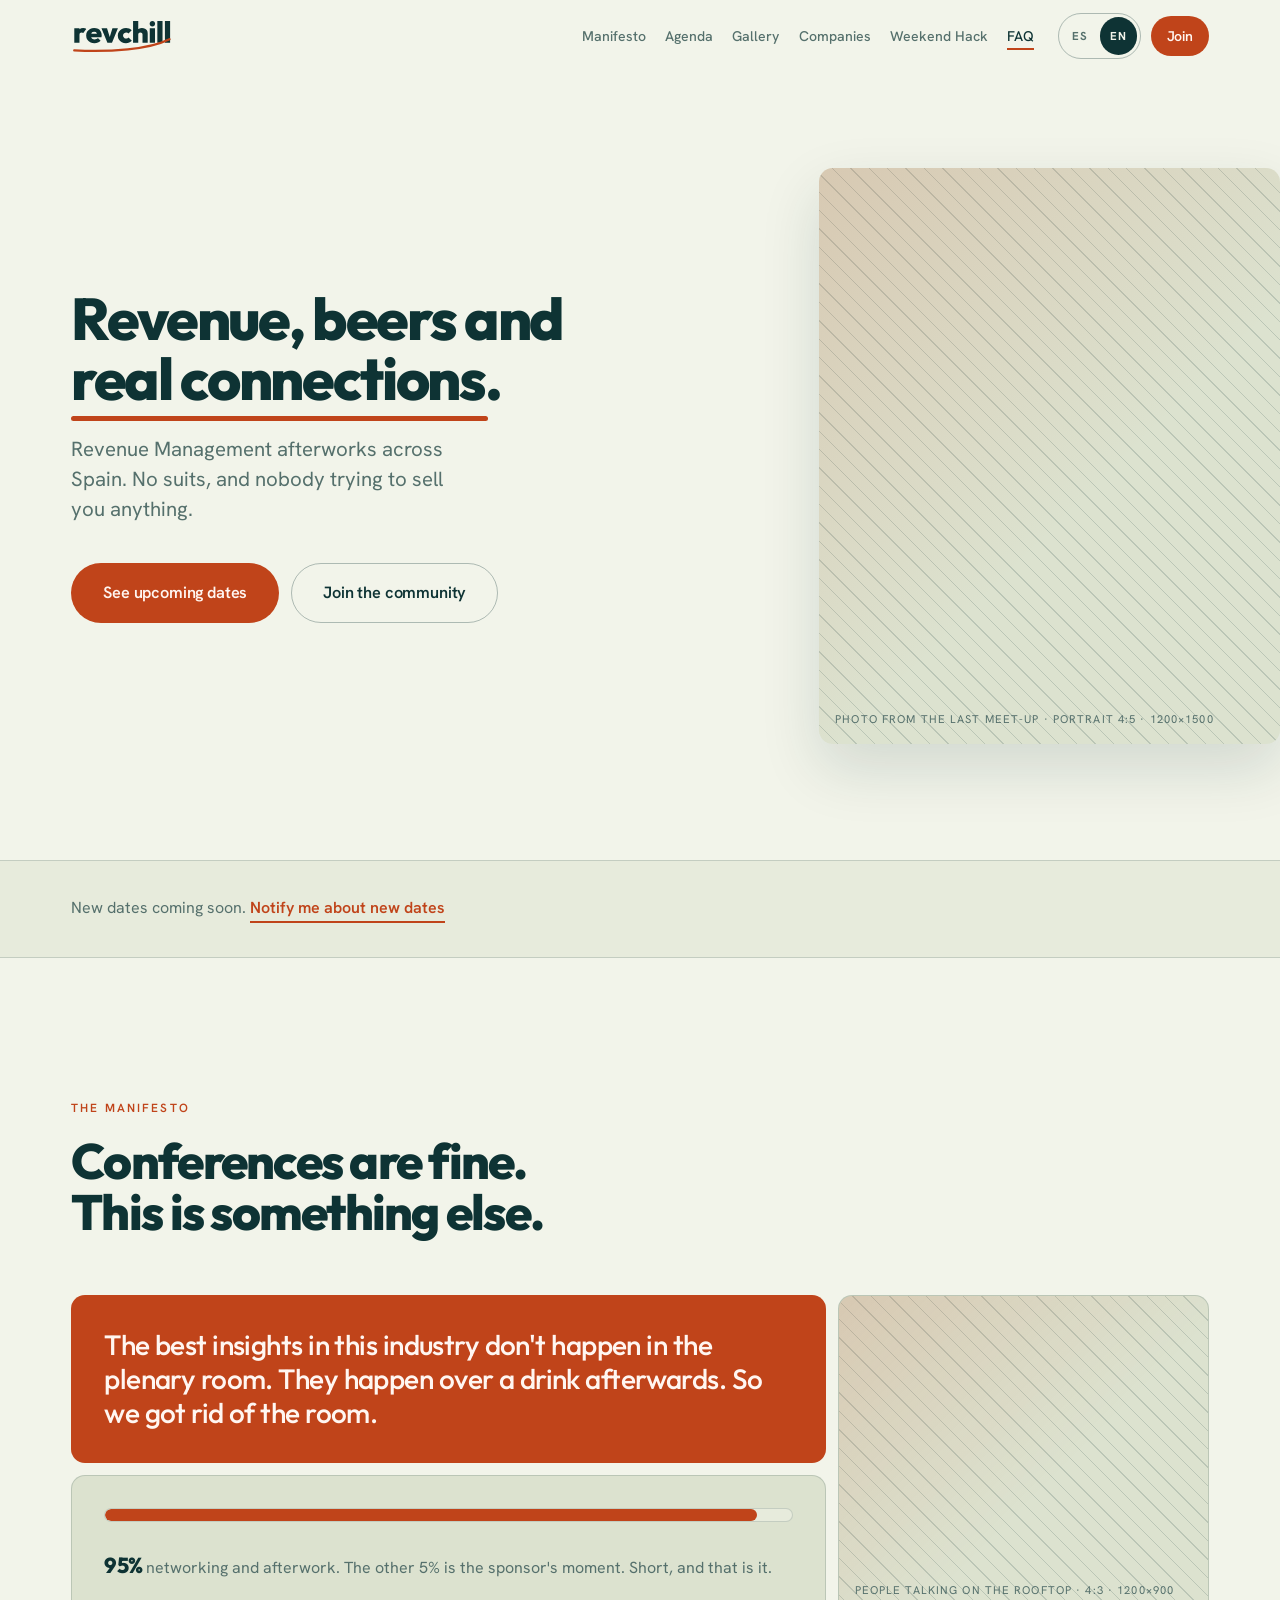
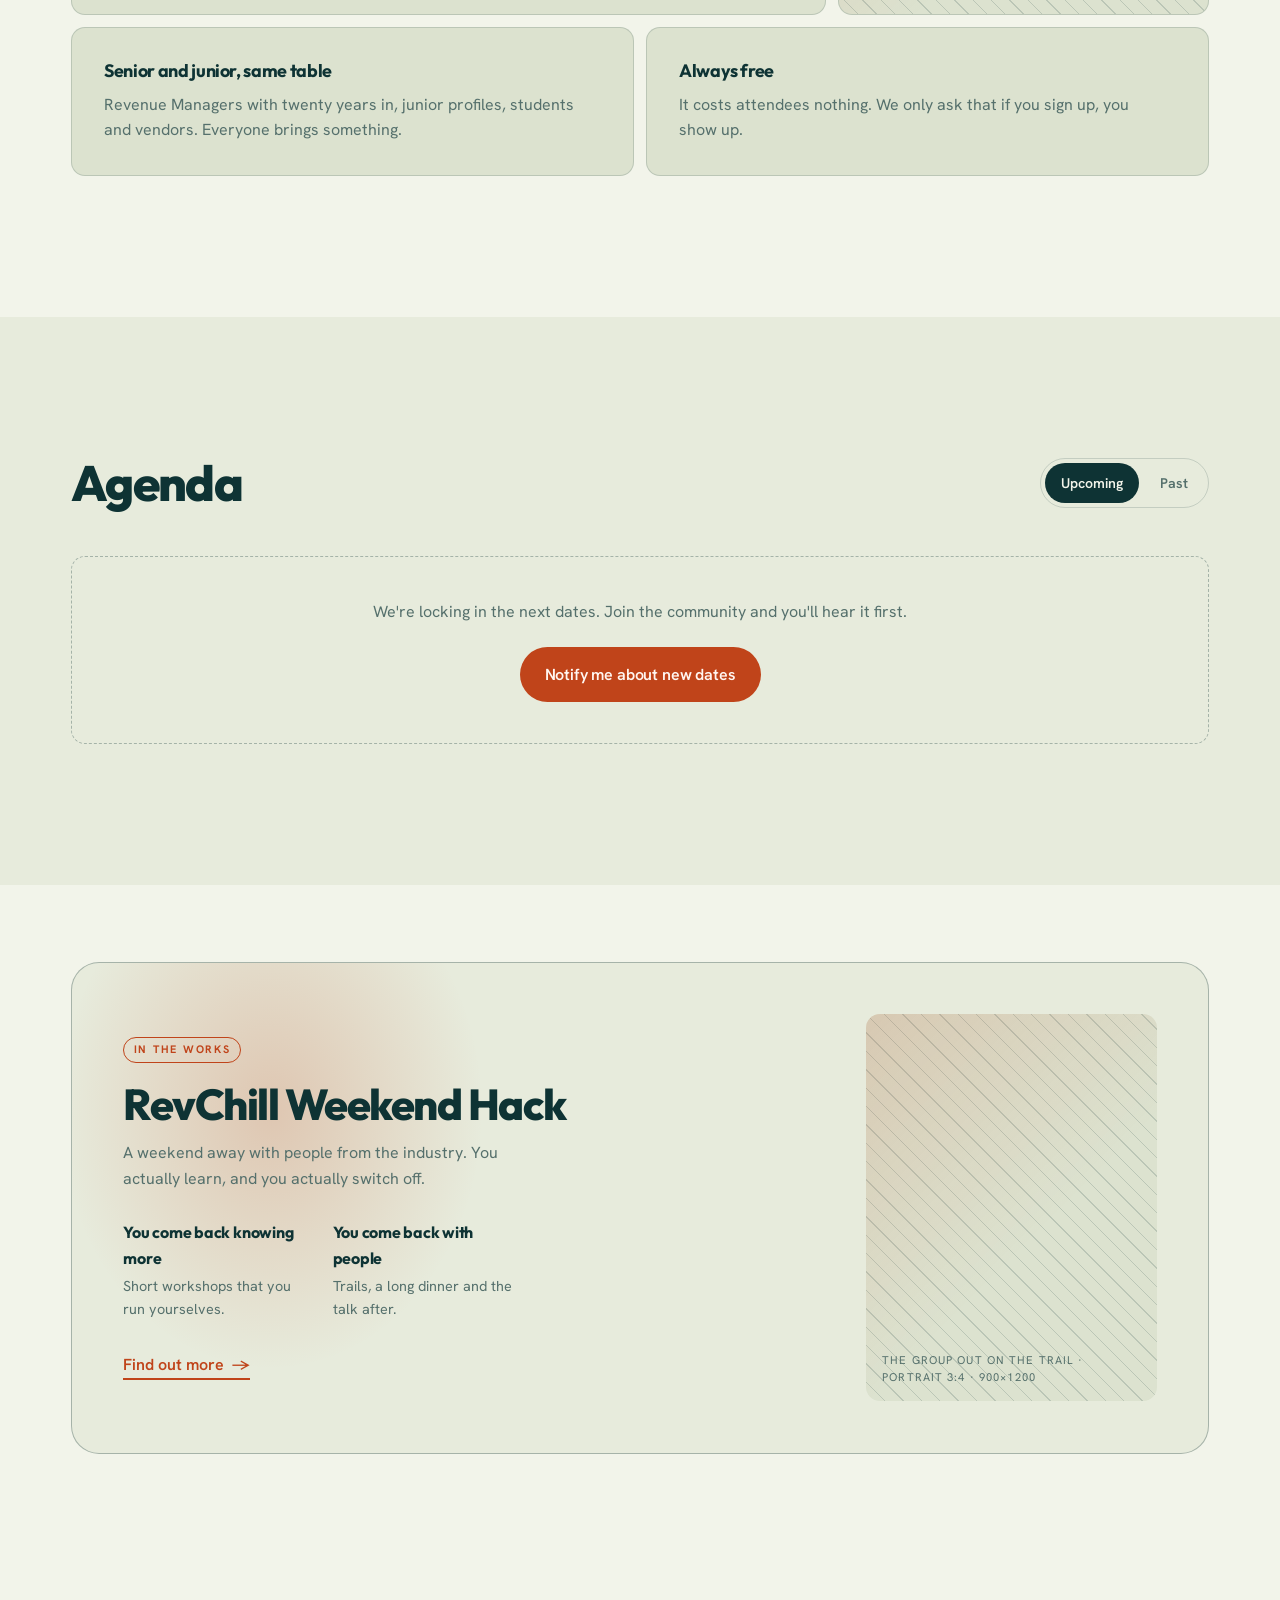
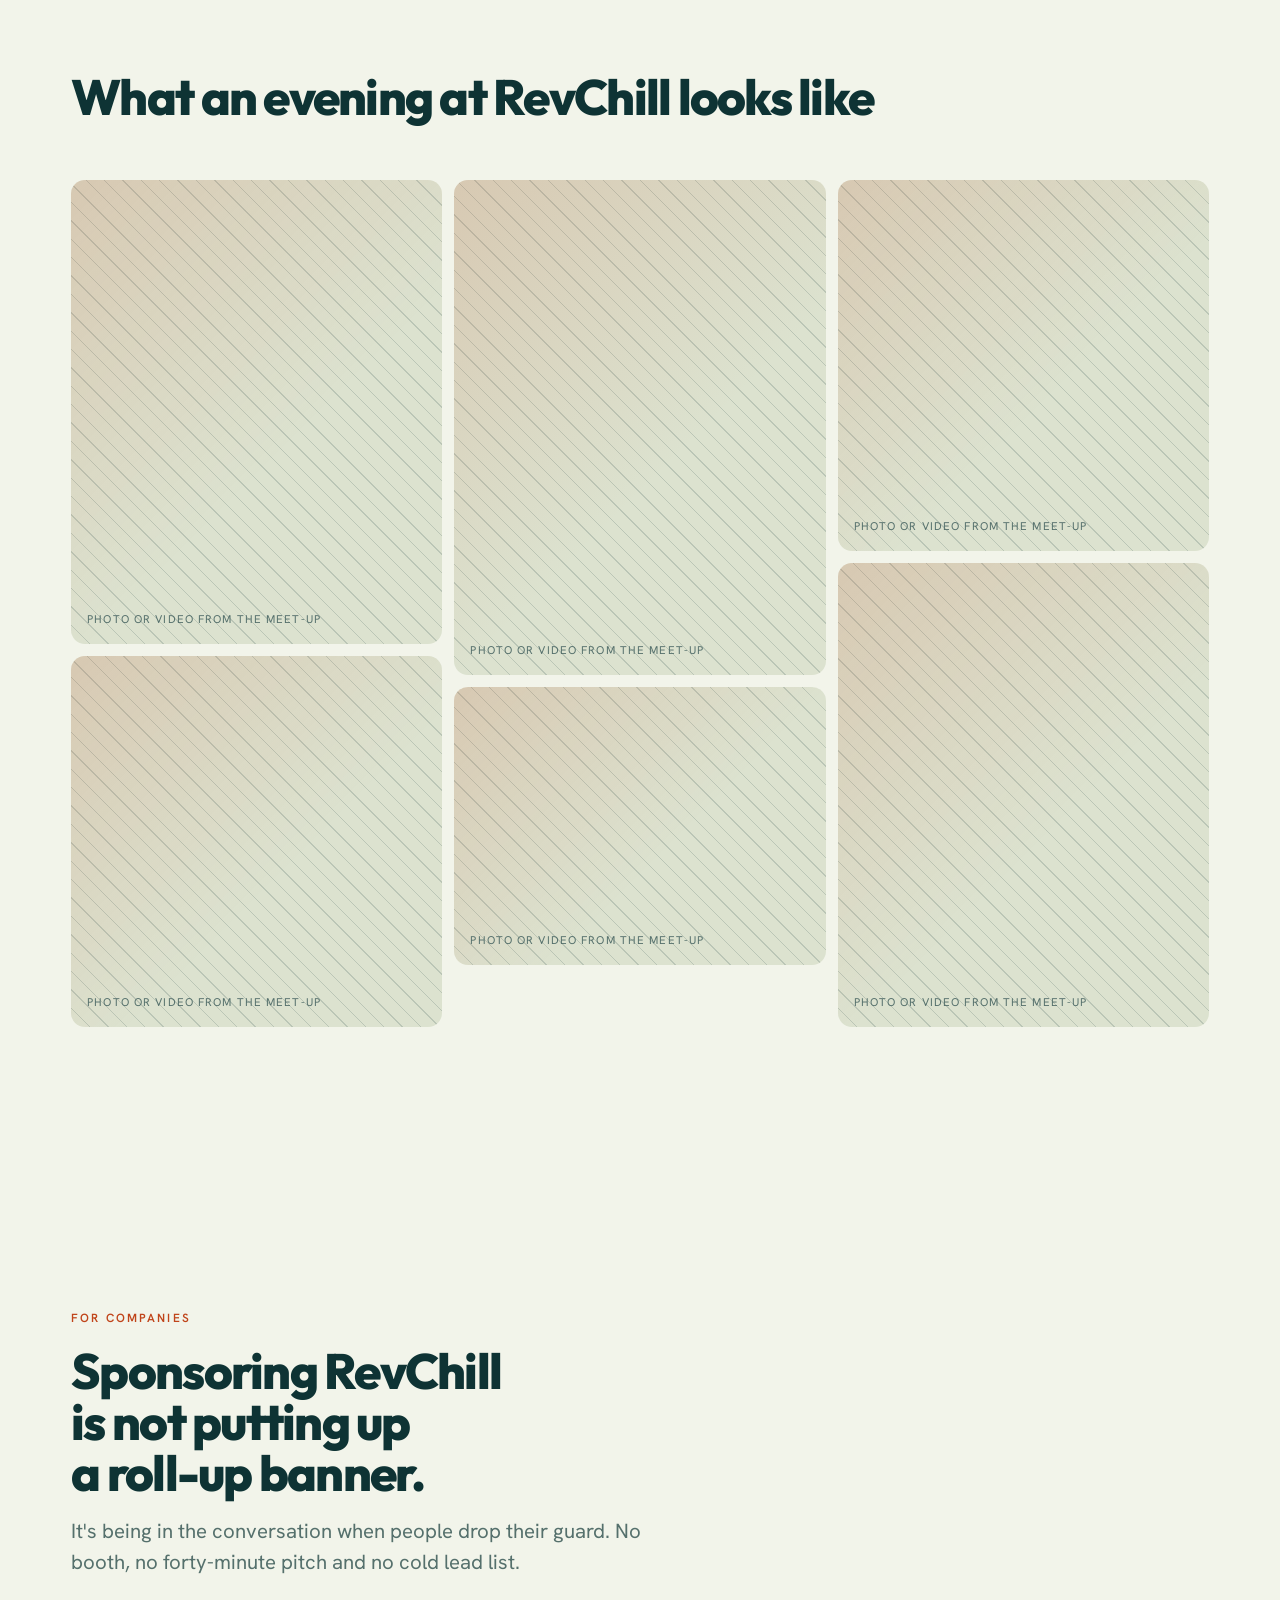
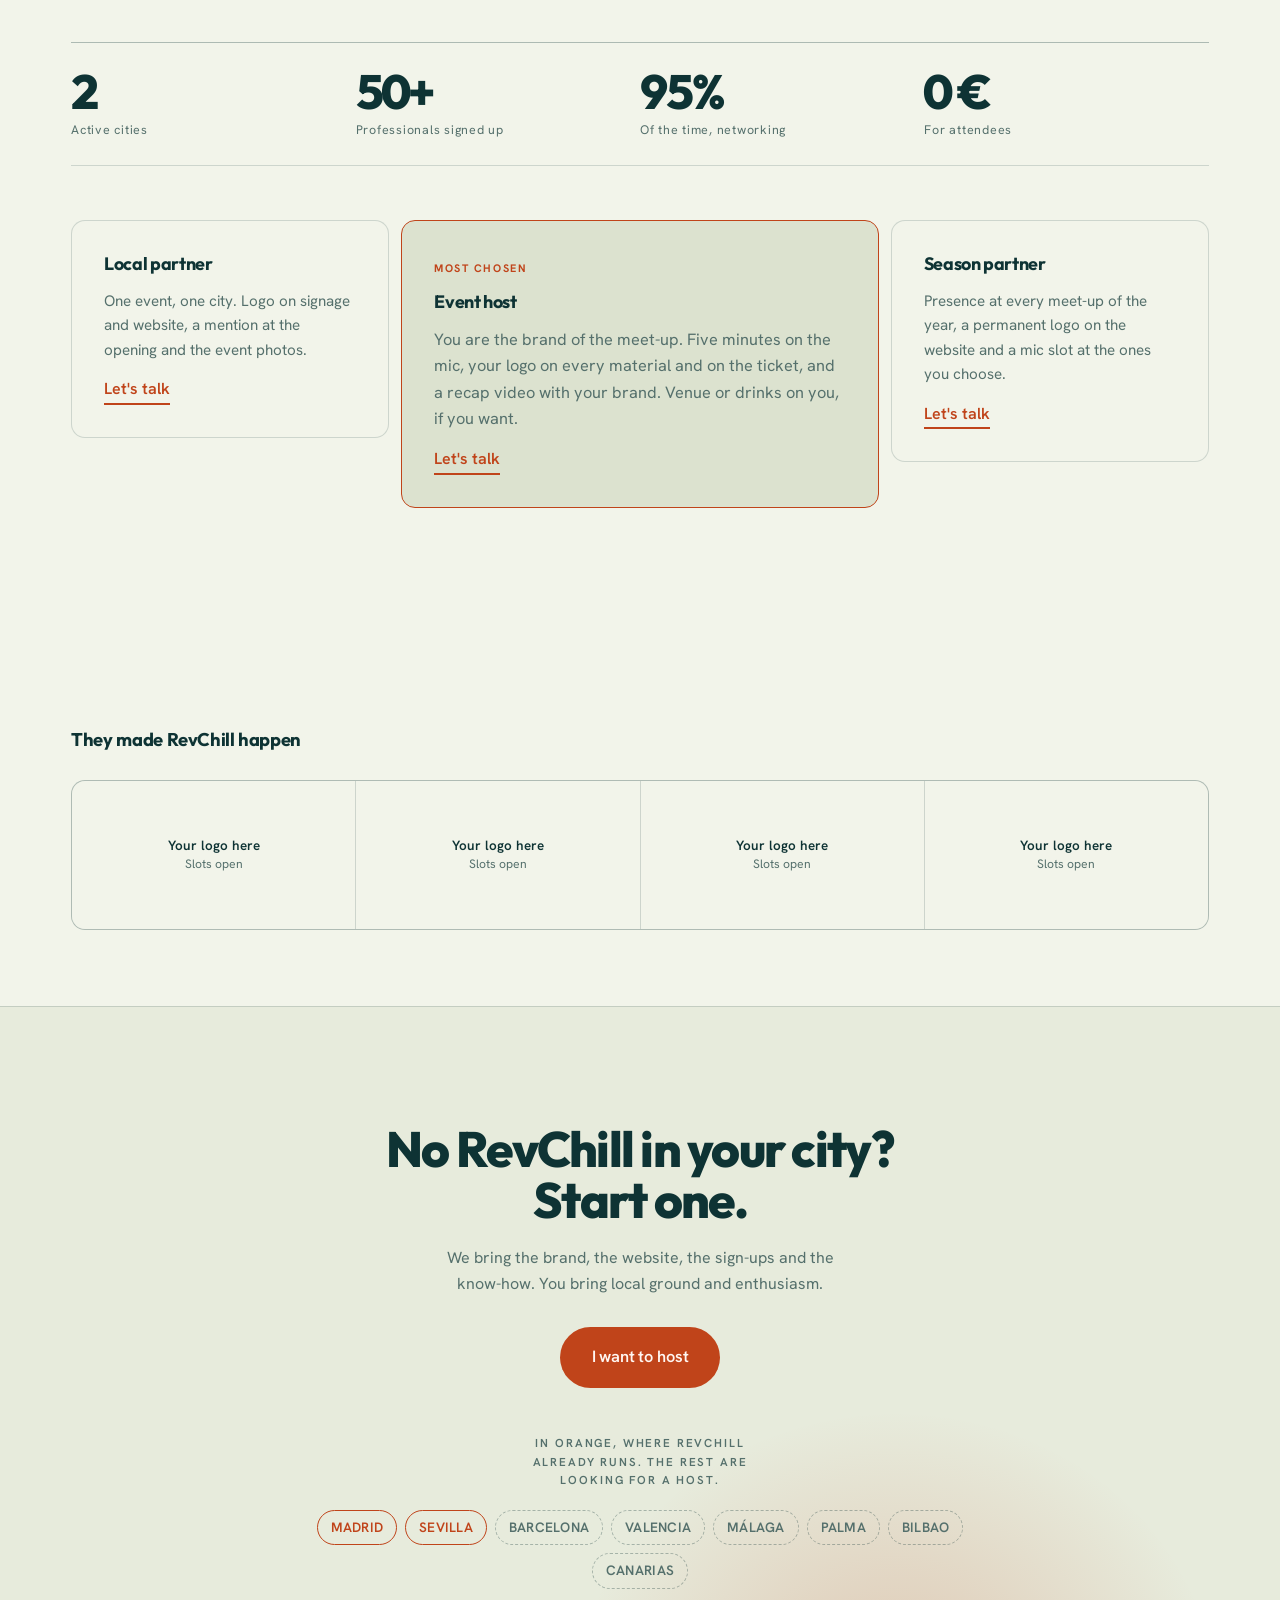
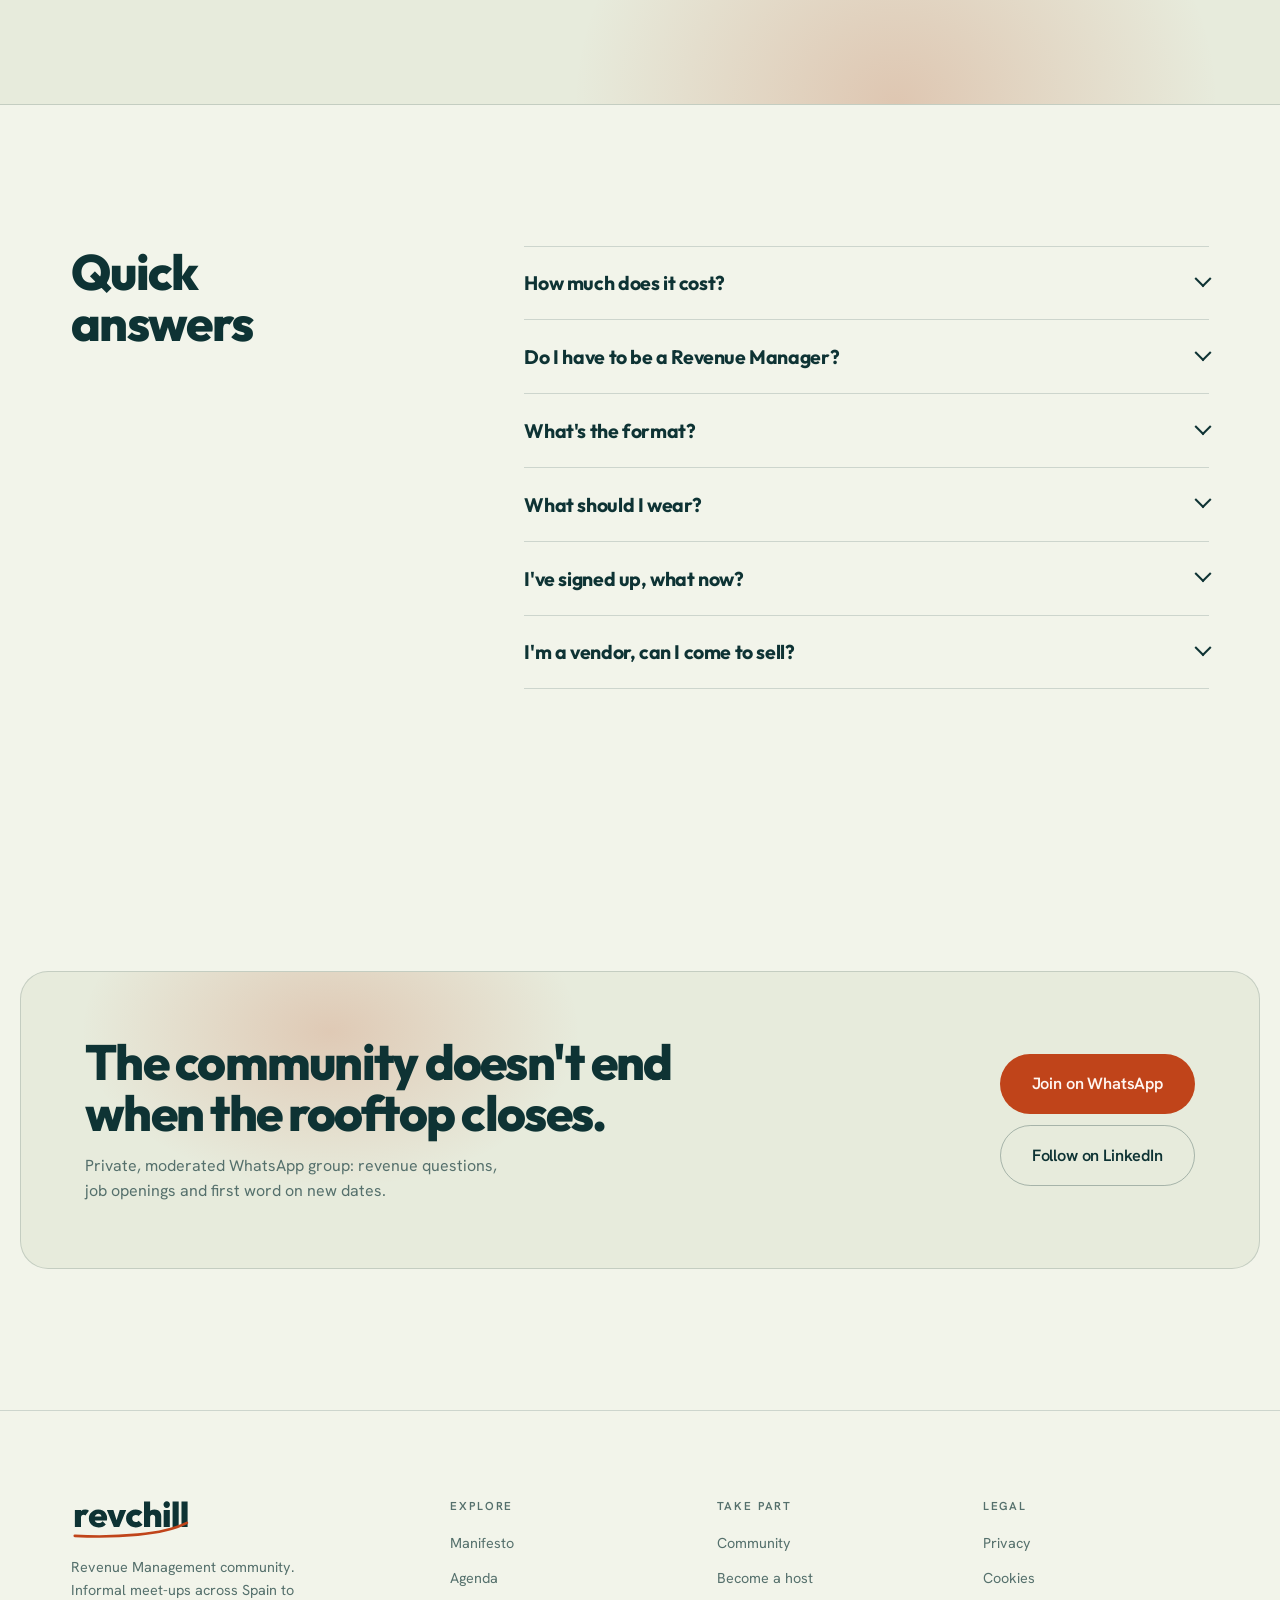
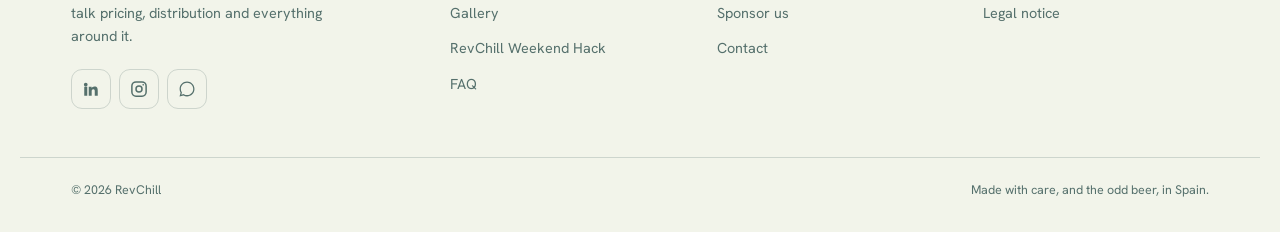
==== index.html @ 90a568ac "Update site content and add Weekend Hack page. Refresh homepage, i18n, styles, and SEO assets (og, r" ====
<!doctype html>
<html lang="es">
<head>
<meta charset="utf-8">
<meta name="viewport" content="width=device-width, initial-scale=1">
<title>RevChill</title>
<meta name="description" content="Comunidad de Revenue Management. Afterworks informales por toda España. Entrada gratuita, plazas limitadas.">
<meta name="theme-color" content="#0E3334" media="(prefers-color-scheme: dark)">
<meta name="theme-color" content="#F2F4EA" media="(prefers-color-scheme: light)">
<link rel="canonical" href="https://revchill.club/">
<meta property="og:type" content="website">
<meta property="og:locale" content="es_ES">
<meta property="og:site_name" content="RevChill">
<meta property="og:title" content="RevChill">
<meta property="og:description" content="Afterworks de Revenue Management por toda España. Sin traje y sin que nadie te venda nada.">
<meta property="og:image" content="https://revchill.club/assets/img/og.jpg">
<meta property="og:image:width" content="1200">
<meta property="og:image:height" content="630">
<meta property="og:url" content="https://revchill.club/">
<meta name="twitter:card" content="summary_large_image">
<link rel="icon" href="assets/img/favicon.svg" type="image/svg+xml">
<link rel="apple-touch-icon" href="assets/img/apple-touch-icon.png">
<link rel="preconnect" href="https://fonts.googleapis.com">
<link rel="preconnect" href="https://fonts.gstatic.com" crossorigin>
<link href="https://fonts.googleapis.com/css2?family=Outfit:wght@500;700;800&family=Hanken+Grotesk:wght@400;500;600&display=swap" rel="stylesheet">
<link rel="stylesheet" href="assets/css/app.css">

<script type="application/ld+json">
[
 {
  "@context": "https://schema.org",
  "@type": "Organization",
  "@id": "https://revchill.club/#org",
  "name": "RevChill",
  "url": "https://revchill.club/",
  "logo": "https://revchill.club/assets/img/logo/png/revchill-logo-1600.png",
  "description": "Comunidad de Revenue Management. Encuentros informales en España para hablar de precios, distribución y estrategia hotelera.",
  "areaServed": {
   "@type": "Country",
   "name": "España"
  },
  "knowsAbout": [
   "Revenue Management",
   "Revenue Management hotelero",
   "Pricing hotelero",
   "Distribución hotelera",
   "RevPAR",
   "ADR",
   "Channel manager",
   "RMS",
   "PMS",
   "Hostelería"
  ],
  "sameAs": [
   "https://www.linkedin.com/company/revchill/",
   "https://www.instagram.com/revchill.club/"
  ]
 },
 {
  "@context": "https://schema.org",
  "@type": "WebSite",
  "@id": "https://revchill.club/#site",
  "url": "https://revchill.club/",
  "name": "RevChill",
  "inLanguage": "es-ES",
  "publisher": {
   "@id": "https://revchill.club/#org"
  }
 },
 {
  "@context": "https://schema.org",
  "@type": "FAQPage",
  "@id": "https://revchill.club/#faq",
  "mainEntity": [
   {
    "@type": "Question",
    "name": "¿Cuánto cuesta?",
    "acceptedAnswer": {
     "@type": "Answer",
     "text": "Nada. La entrada es gratuita. Las consumiciones dependen de cada evento y siempre lo indicamos en la descripción. Lo que sí te pedimos: si reservas y luego no puedes venir, cancela para que otra persona ocupe tu plaza."
    }
   },
   {
    "@type": "Question",
    "name": "¿Hay que ser Revenue Manager?",
    "acceptedAnswer": {
     "@type": "Answer",
     "text": "No. Vienen Revenue Managers, directores de hotel, gente de e-commerce y distribución, estudiantes, perfiles junior que están empezando y proveedores tecnológicos. Si te interesa el revenue, es tu sitio."
    }
   },
   {
    "@type": "Question",
    "name": "¿Cómo es el formato?",
    "acceptedAnswer": {
     "@type": "Answer",
     "text": "Llegas, coges algo de beber y hablas con gente. En algún momento el patrocinador se presenta en cinco minutos y a veces hay una dinámica corta para romper el hielo. El resto es networking. No hay ponencias ni agenda impresa."
    }
   },
   {
    "@type": "Question",
    "name": "¿Cómo visto?",
    "acceptedAnswer": {
     "@type": "Answer",
     "text": "Como te apetezca. Es un afterwork, no una convención. Si vienes de trabajar con traje, perfecto. Si vienes en camiseta, también."
    }
   },
   {
    "@type": "Question",
    "name": "Me he inscrito, ¿y ahora?",
    "acceptedAnswer": {
     "@type": "Answer",
     "text": "Recibirás la entrada por email desde Eventbrite. Enséñala al llegar, o di tu nombre. Tampoco somos tan estrictos."
    }
   },
   {
    "@type": "Question",
    "name": "Soy proveedor, ¿puedo ir a vender?",
    "acceptedAnswer": {
     "@type": "Answer",
     "text": "Puedes venir y encantados de tenerte. Lo que no encaja es el modo comercial agresivo: aquí nadie está esperando una demo. Si quieres visibilidad de marca, la vía es el patrocinio y tienes tu espacio para contarlo."
    }
   }
  ]
 }
]
</script>
</head>
<body>
<a class="skip" href="#main" data-i18n="nav.skip">Saltar al contenido</a>

<!-- logotipo como símbolo reutilizable: usa currentColor y var(--accent) -->
<svg width="0" height="0" style="position:absolute" aria-hidden="true"><symbol id="rc-logo" viewBox="-4 -4 454.9 154.0"><g transform="translate(0,100.0)"><g transform="translate(0.000,0.000) scale(0.13514,-0.13514)" fill="currentColor"><path transform="translate(0.00,0)" d="M51 0V489H225V458Q273 499 349 499Q384 499 409.5 490.0Q435 481 453 462L352 327Q344 336 329.5 341.5Q315 347 297 347Q263 347 244.0 326.5Q225 306 225 266V0Z"/><path transform="translate(431.00,0)" d="M298 -11Q216 -11 153.0 21.5Q90 54 54.0 112.0Q18 170 18 245Q18 319 53.0 376.5Q88 434 148.5 467.5Q209 501 285 501Q359 501 416.5 469.5Q474 438 506.5 382.5Q539 327 539 256Q539 241 537.5 225.5Q536 210 531 190L188 188Q191 181 194 174Q208 144 234.0 129.0Q260 114 298 114Q334 114 361.5 126.0Q389 138 411 163L502 72Q466 31 414.5 10.0Q363 -11 298 -11ZM188 301 378 302Q376 313 372 322Q361 348 340.0 362.0Q319 376 287 376Q254 376 230.0 360.0Q206 344 193 315Q190 308 188 301Z"/><path transform="translate(963.00,0)" d="M198 0 -1 489H185L276 193L367 489H551L352 0Z"/><path transform="translate(1491.00,0)" d="M293 -11Q215 -11 152.5 22.0Q90 55 54.0 113.0Q18 171 18 244Q18 318 54.5 376.0Q91 434 153.5 467.5Q216 501 295 501Q352 501 399.0 482.0Q446 463 485 425L375 315Q360 330 340.5 337.5Q321 345 295 345Q267 345 244.5 332.5Q222 320 208.5 298.0Q195 276 195 245Q195 215 208.5 192.5Q222 170 244.5 157.0Q267 144 295 144Q323 144 343.0 153.0Q363 162 378 179L489 69Q448 29 400.5 9.0Q353 -11 293 -11Z"/><path transform="translate(1970.00,0)" d="M368 0V276Q368 310 348.0 329.5Q328 349 297 349Q276 349 259.5 340.0Q243 331 234.0 315.0Q225 299 225 276V0H51V729H225V460Q236 468 249 476Q292 499 349 499Q408 499 451.5 475.5Q495 452 518.5 411.0Q542 370 542 316V0Z"/><path transform="translate(2531.00,0)" d="M50 0V489H225V0ZM137 546Q98 546 72.0 572.5Q46 599 46 639Q46 678 72.0 705.0Q98 732 137 732Q178 732 203.5 705.0Q229 678 229 639Q229 599 203.5 572.5Q178 546 137 546Z"/><path transform="translate(2784.00,0)" d="M51 0V729H225V0Z"/><path transform="translate(3038.00,0)" d="M51 0V729H225V0Z"/></g></g><path d="M 6.7 20.0 C 97.9 24.5 177.9 22.5 249.1 15.5 C 329.2 8.0 391.5 -7.0 438.2 -30.0" fill="none" stroke="var(--accent)" stroke-width="10.50" stroke-linecap="round" transform="translate(0,114.0)"/></symbol></svg>

<!-- ============ NAV ============ -->
<header class="nav" id="nav">
  <div class="nav__in">
    <a class="nav__brand" href="#top" aria-label="RevChill"><svg viewBox="-4 -4 454.9 154.0"><use href="#rc-logo"/></svg></a>
    <nav class="nav__links" id="navLinks" aria-label="Principal">
      <a href="#manifiesto" data-i18n="nav.manifesto">Manifiesto</a>
      <a href="#agenda" data-i18n="nav.agenda">Agenda</a>
      <a href="#galeria" data-i18n="nav.gallery">Galería</a>
      <a href="#empresas" data-i18n="nav.companies">Empresas</a>
      <a href="weekend.html" data-i18n="nav.weekend">Weekend Hack</a>
      <a href="#faq" data-i18n="nav.faq">FAQ</a>
    </nav>
    <div class="nav__end">
      <div class="lang" role="group" aria-label="Idioma / Language">
        <button type="button" data-lang="es" aria-pressed="true">ES</button>
        <button type="button" data-lang="en" aria-pressed="false">EN</button>
      </div>
      <a class="btn btn--sm" href="#comunidad" data-i18n="nav.join">Únete</a>
      <button class="burger" id="burger" type="button" aria-expanded="false" aria-controls="navLinks">
        <i></i><span class="sr" data-i18n="nav.menu">Menú</span>
      </button>
    </div>
  </div>
</header>

<main id="main"><span id="top"></span>

<!-- ============ 1. HERO ============ -->
<section class="hero">
  <div class="hero__text">
    <h1 class="h-display" data-i18n="hero.title">Revenue, cervezas y<br><em>conexiones reales</em>.</h1>
    <p class="hero__sub" data-i18n="hero.sub">Afterworks de Revenue Management por toda España. Sin traje y sin que nadie te venda nada.</p>
    <div class="hero__cta">
      <a class="btn btn--lg" href="#agenda" data-i18n="hero.cta1">Ver próximas fechas</a>
      <a class="btn btn--lg btn--ghost" href="#comunidad" data-i18n="hero.cta2">Entrar en la comunidad</a>
    </div>
  </div>
  <figure class="hero__shot ph" data-ph-key="hero.photo" data-ph="Foto del último encuentro · vertical 4:5 · 1200×1500">
    <!-- Sustituye por: <img src="assets/img/hero.jpg" alt="" fetchpriority="high"> -->
  </figure>
</section>

<!-- ============ 2. PRÓXIMO ENCUENTRO ============ -->
<section class="strip" aria-labelledby="strip-h">
  <h2 class="sr" id="strip-h" data-i18n="strip.title">Próximo encuentro</h2>
  <div class="strip__in" id="nextUp"></div>
</section>

<!-- ============ 3. MANIFIESTO ============ -->
<section class="sec" id="manifiesto">
  <div class="wrap">
    <p class="eyebrow" data-i18n="man.eyebrow">El manifiesto</p>
    <h2 class="h-sec" data-i18n="man.title">Los congresos están bien.<br>Esto es otra cosa.</h2>
    <div class="bento">
      <article class="cell cell--lead"><p data-i18n="man.lead">Los mejores aprendizajes del sector no pasan en una sala de plenaria. Pasan tomando algo después. Así que quitamos la sala.</p></article>
      <figure class="cell cell--photo ph" data-ph-key="man.photo" data-ph="Gente hablando en la terraza · 4:3 · 1200×900"></figure>
      <article class="cell cell--ratio">
        <div class="ratio" aria-hidden="true"><span class="ratio__fill" style="--w:95%"></span></div>
        <p class="ratio__legend" data-i18n="man.ratio"><b>95%</b> networking y afterwork. El 5% restante es el momento del patrocinador. Breve, y ya está.</p>
      </article>
      <article class="cell"><h3 data-i18n="man.c1t">Senior y junior, misma mesa</h3><p data-i18n="man.c1d">Revenue Managers con veinte años de oficio, perfiles junior, estudiantes y proveedores. Todos aportan.</p></article>
      <article class="cell"><h3 data-i18n="man.c2t">Siempre gratis</h3><p data-i18n="man.c2d">Para el asistente no cuesta nada. Solo pedimos que si te apuntas, vengas.</p></article>
    </div>
  </div>
</section>

<!-- ============ 4. AGENDA ============ -->
<section class="sec sec--tint" id="agenda">
  <div class="wrap">
    <div class="agenda__head">
      <h2 class="h-sec" data-i18n="ag.title">Agenda</h2>
      <div class="tabs" role="tablist" aria-label="Eventos">
        <button class="tab" role="tab" type="button" aria-selected="true" data-tab="next" data-i18n="ag.next">Próximos</button>
        <button class="tab" role="tab" type="button" aria-selected="false" data-tab="past" data-i18n="ag.past">Pasados</button>
      </div>
    </div>
    <div class="agenda" id="agendaList" role="tabpanel"></div>
  </div>
</section>

<!-- ============ 4b. WEEKEND HACK (teaser) ============ -->
<section class="sec sec--slim" id="weekend">
  <div class="wrap">
    <a class="promo" href="weekend.html">
      <div class="promo__body">
        <p class="promo__badge" data-i18n="wk.badge">En preparación</p>
        <h2 class="promo__name" data-i18n="wk.name">RevChill Weekend Hack</h2>
        <p class="promo__line" data-i18n="wk.teaser">Un fin de semana fuera, con gente del sector. Se aprende de verdad y se desconecta de verdad.</p>
        <div class="promo__duo">
          <div><b data-i18n="wk.d1t">Vuelves sabiendo más</b><span data-i18n="wk.d1d">Workshops cortos que dais vosotros mismos.</span></div>
          <div><b data-i18n="wk.d2t">Vuelves con gente</b><span data-i18n="wk.d2d">Monte, cena larga y sobremesa.</span></div>
        </div>
        <span class="promo__cta"><span data-i18n="wk.more">Saber más</span> <span aria-hidden="true">&rarr;</span></span>
      </div>
      <figure class="promo__shot ph" data-ph-key="wk.photo" data-ph="Grupo en el monte · vertical 3:4 · 900×1200"></figure>
    </a>
  </div>
</section>

<!-- ============ 5. GALERÍA ============ -->
<section class="sec" id="galeria">
  <div class="wrap">
    <h2 class="h-sec" data-i18n="gal.title">Así se ve una tarde de RevChill</h2>
    <div class="mason" id="mason"></div>
  </div>
</section>

<!-- ============ 6. TESTIMONIOS ============ -->
<section class="sec sec--tint" id="opiniones">
  <div class="wrap">
    <h2 class="h-sec" data-i18n="q.title">Lo que cuentan los que ya han venido</h2>
  </div>
  <div class="rail" id="rail" tabindex="0" role="region" aria-label="Testimonios"></div>
</section>

<!-- ============ 7. EMPRESAS ============ -->
<section class="sec" id="empresas">
  <div class="wrap">
    <p class="eyebrow" data-i18n="biz.eyebrow">Para empresas</p>
    <h2 class="h-sec h-sec--wide" data-i18n="biz.title">Patrocinar RevChill no es poner un roll-up.</h2>
    <p class="lead" data-i18n="biz.lead">Es estar en la conversación cuando la gente baja la guardia. Sin stand, sin pitch de cuarenta minutos y sin lista de leads fría.</p>

    <dl class="stats" id="stats"></dl>

    <div class="trio">
      <article class="fmt">
        <h3 data-i18n="biz.t1n">Partner local</h3>
        <p data-i18n="biz.t1d">Un evento, una ciudad. Logo en cartelería y web, mención en la apertura y las fotos del encuentro.</p>
        <a class="link" data-js="sponsor-local" data-i18n="biz.cta">Hablemos</a>
      </article>
      <article class="fmt fmt--big">
        <p class="fmt__flag" data-i18n="biz.t2flag">El más elegido</p>
        <h3 data-i18n="biz.t2n">Host de evento</h3>
        <p data-i18n="biz.t2d">Eres la marca del encuentro. Cinco minutos de micro, logo en todos los materiales y en la entrada, y un vídeo resumen con tu marca. El espacio o las consumiciones, si quieres, corren de tu cuenta.</p>
        <a class="link" data-js="sponsor-host" data-i18n="biz.cta">Hablemos</a>
      </article>
      <article class="fmt">
        <h3 data-i18n="biz.t3n">Partner de temporada</h3>
        <p data-i18n="biz.t3d">Presencia en todos los encuentros del año, logo permanente en la web y micro en los que elijas.</p>
        <a class="link" data-js="sponsor-season" data-i18n="biz.cta">Hablemos</a>
      </article>
    </div>
  </div>
</section>

<!-- ============ 8. SPONSORS ============ -->
<section class="sec sec--slim" id="sponsors">
  <div class="wrap">
    <h2 class="h-small" data-i18n="sp.title">Han hecho posible RevChill</h2>
    <div class="wall" id="wall"></div>
  </div>
</section>

<!-- ============ 9. HOST ============ -->
<section class="band" id="host">
  <div class="wrap band__in">
    <h2 class="h-sec" data-i18n="host.title">¿No hay RevChill en tu ciudad?<br>Móntalo tú.</h2>
    <p data-i18n="host.lead">Nosotros ponemos la marca, la web, las inscripciones y el know-how. Tú pones el terreno y las ganas.</p>
    <a class="btn btn--lg" data-js="mailto-host" data-i18n="host.cta">Quiero ser host</a>
    <p class="band__label" data-i18n="host.cities">En naranja, donde ya hay RevChill. El resto, buscando host.</p>
    <ul class="chips" id="chips"></ul>
  </div>
</section>

<!-- ============ 10. FAQ ============ -->
<section class="sec" id="faq">
  <div class="wrap faq__grid">
    <h2 class="h-sec" data-i18n="faq.title">Dudas<br>rápidas</h2>
    <div class="faq">
      <details><summary data-i18n="faq.q1">¿Cuánto cuesta?</summary><p data-i18n="faq.a1">Nada. La entrada es gratuita. Las consumiciones dependen de cada evento y siempre lo indicamos en la descripción. Lo que sí te pedimos: si reservas y luego no puedes venir, cancela para que otra persona ocupe tu plaza.</p></details>
      <details><summary data-i18n="faq.q2">¿Hay que ser Revenue Manager?</summary><p data-i18n="faq.a2">No. Vienen Revenue Managers, directores de hotel, gente de e-commerce y distribución, estudiantes, perfiles junior que están empezando y proveedores tecnológicos. Si te interesa el revenue, es tu sitio.</p></details>
      <details><summary data-i18n="faq.q3">¿Cómo es el formato?</summary><p data-i18n="faq.a3">Llegas, coges algo de beber y hablas con gente. En algún momento el patrocinador se presenta en cinco minutos y a veces hay una dinámica corta para romper el hielo. El resto es networking. No hay ponencias ni agenda impresa.</p></details>
      <details><summary data-i18n="faq.q4">¿Cómo visto?</summary><p data-i18n="faq.a4">Como te apetezca. Es un afterwork, no una convención. Si vienes de trabajar con traje, perfecto. Si vienes en camiseta, también.</p></details>
      <details><summary data-i18n="faq.q5">Me he inscrito, ¿y ahora?</summary><p data-i18n="faq.a5">Recibirás la entrada por email desde Eventbrite. Enséñala al llegar, o di tu nombre. Tampoco somos tan estrictos.</p></details>
      <details><summary data-i18n="faq.q6">Soy proveedor, ¿puedo ir a vender?</summary><p data-i18n="faq.a6">Puedes venir y encantados de tenerte. Lo que no encaja es el modo comercial agresivo: aquí nadie está esperando una demo. Si quieres visibilidad de marca, la vía es el patrocinio y tienes tu espacio para contarlo.</p></details>
    </div>
  </div>
</section>

<!-- ============ 11. COMUNIDAD ============ -->
<section class="cta" id="comunidad">
  <div class="wrap cta__in">
    <div>
      <h2 class="h-sec" data-i18n="comm.title">La comunidad no se acaba<br>cuando cierra la terraza.</h2>
      <p data-i18n="comm.lead">Grupo de WhatsApp privado y moderado: dudas de revenue, ofertas de empleo y aviso prioritario de nuevas fechas.</p>
    </div>
    <div class="cta__actions">
      <a class="btn btn--lg" data-js="whatsapp" data-i18n="comm.cta1">Entrar en WhatsApp</a>
      <a class="btn btn--lg btn--ghost" data-js="linkedin" data-i18n="comm.cta2">Seguir en LinkedIn</a>
    </div>
  </div>
</section>

</main>

<!-- ============ FOOTER ============ -->
<footer class="foot" id="contacto">
  <div class="wrap foot__in">
    <div class="foot__brand">
      <svg viewBox="-4 -4 454.9 154.0" role="img" aria-label="RevChill"><use href="#rc-logo"/></svg>
      <p data-i18n="ft.blurb">Comunidad de Revenue Management. Encuentros informales en España para hablar de precios, distribución y de todo lo demás.</p>
      <div class="social">
        <a data-js="linkedin" aria-label="LinkedIn"><svg viewBox="0 0 24 24" fill="currentColor"><path d="M4.98 3.5a2.5 2.5 0 1 1 0 5 2.5 2.5 0 0 1 0-5zM3 9h4v12H3zM9 9h3.8v1.7h.05c.53-.95 1.83-1.95 3.75-1.95 4 0 4.4 2.5 4.4 5.8V21h-4v-5.6c0-1.35-.03-3.1-1.9-3.1s-2.2 1.47-2.2 3v5.7H9z"/></svg></a>
        <a data-js="instagram" aria-label="Instagram"><svg viewBox="0 0 24 24" fill="none" stroke="currentColor" stroke-width="2"><rect x="2.5" y="2.5" width="19" height="19" rx="5.5"/><circle cx="12" cy="12" r="4"/><circle cx="17.6" cy="6.4" r="1.1" fill="currentColor" stroke="none"/></svg></a>
        <a data-js="whatsapp" aria-label="WhatsApp"><svg viewBox="0 0 24 24" fill="currentColor"><path d="M12.04 2C6.58 2 2.13 6.45 2.13 11.91c0 1.75.46 3.45 1.32 4.95L2 22l5.25-1.38a9.87 9.87 0 0 0 4.79 1.22c5.46 0 9.92-4.45 9.92-9.91C21.96 6.45 17.5 2 12.04 2zm0 18.15a8.2 8.2 0 0 1-4.19-1.15l-.3-.18-3.11.82.83-3.04-.2-.31a8.2 8.2 0 0 1-1.26-4.38c0-4.54 3.7-8.23 8.24-8.23 4.53 0 8.23 3.69 8.23 8.24 0 4.54-3.69 8.23-8.24 8.23z"/></svg></a>
      </div>
    </div>
    <nav class="foot__col">
      <h3 data-i18n="ft.explore">Explorar</h3>
      <a href="#manifiesto" data-i18n="nav.manifesto">Manifiesto</a>
      <a href="#agenda" data-i18n="nav.agenda">Agenda</a>
      <a href="#galeria" data-i18n="nav.gallery">Galería</a>
      <a href="weekend.html" data-i18n="wk.name">RevChill Weekend Hack</a>
      <a href="#faq" data-i18n="nav.faq">FAQ</a>
    </nav>
    <nav class="foot__col">
      <h3 data-i18n="ft.take">Participar</h3>
      <a data-js="whatsapp" data-i18n="ft.community">Comunidad</a>
      <a href="#host" data-i18n="ft.host">Ser host</a>
      <a href="#empresas" data-i18n="ft.sponsor">Patrocinar</a>
      <a data-js="mailto" data-i18n="ft.contact">Contacto</a>
    </nav>
    <nav class="foot__col">
      <h3 data-i18n="ft.legal">Legal</h3>
      <a href="privacidad.html" data-i18n="ft.privacy">Privacidad</a>
      <a href="cookies.html" data-i18n="ft.cookies">Cookies</a>
      <a href="aviso-legal.html" data-i18n="ft.terms">Aviso legal</a>
    </nav>
  </div>
  <div class="wrap foot__end">
    <span>© <span id="year"></span> RevChill</span>
    <span data-i18n="ft.rights">Hecho con cariño, y alguna caña, en España.</span>
  </div>
</footer>

<script src="assets/js/data.js"></script>
<script src="assets/js/i18n.js"></script>
<script src="assets/js/app.js"></script>
</body>
</html>
---- assets/css/app.css ----
/* =========================================================================
   RevChill v2
   Sistema: CSS nativo + tokens. Sin framework, sin build.
   Tema: un solo mundo visual, en dos modos (oscuro por defecto, claro si el
   sistema lo pide). Ninguna sección invierte el tema a mitad de página.
   Radios: superficies 14px, botones píldora, imágenes 14px. Una sola escala.
   ========================================================================= */

/* ---------- tokens ---------- */
:root {
  --bg:        #0E3334;
  --surface:   #15403E;
  --surface-2: #1C4B48;
  --fg:        #F2F4EA;
  --fg-dim:    #9BB3AD;
  --line:      rgba(242,244,234,.14);
  --line-2:    rgba(242,244,234,.26);
  --accent:    #FF7A4D;
  --accent-fg: #07211F;
  --lima:      #D7E86B;
  --shadow:    0 24px 60px rgba(4,18,18,.45);

  --display: "Outfit", system-ui, sans-serif;
  --body: "Hanken Grotesk", system-ui, -apple-system, "Segoe UI", sans-serif;

  --gut: clamp(1.25rem, 4vw, 3.5rem);
  --maxw: 1240px;
  --r: 14px;
  --ease: cubic-bezier(.16,1,.3,1);
  --sec-y: clamp(5rem, 11vw, 10rem);
}

@media (prefers-color-scheme: light) {
  :root {
    --bg:        #F2F4EA;
    --surface:   #E7EBDC;
    --surface-2: #DCE2CF;
    --fg:        #0E3334;
    --fg-dim:    #55706C;
    --line:      rgba(14,51,52,.16);
    --line-2:    rgba(14,51,52,.30);
    --accent:    #C0441A;
    --accent-fg: #FFF6F1;
    --lima:      #7E9020;
    --shadow:    0 24px 60px rgba(14,51,52,.14);
  }
}

/* ---------- reset ---------- */
*,*::before,*::after{box-sizing:border-box}
*{margin:0}
html{scroll-behavior:smooth;scroll-padding-top:96px;-webkit-text-size-adjust:100%}
body{
  background:var(--bg);color:var(--fg);
  font-family:var(--body);font-size:clamp(1rem,.97rem+.15vw,1.08rem);
  line-height:1.6;-webkit-font-smoothing:antialiased;overflow-x:hidden;
}
img,svg,video{display:block;max-width:100%}
a{color:inherit;text-decoration:none}
button{font:inherit;color:inherit;background:none;border:0;cursor:pointer}
ul,ol{list-style:none;padding:0}
dl,dd{margin:0}
:focus-visible{outline:3px solid var(--accent);outline-offset:3px;border-radius:4px}
::selection{background:var(--accent);color:var(--accent-fg)}

.sr{position:absolute;width:1px;height:1px;padding:0;margin:-1px;overflow:hidden;clip:rect(0 0 0 0);white-space:nowrap;border:0}
.skip{position:absolute;top:-70px;left:1rem;z-index:99;background:var(--accent);color:var(--accent-fg);
  padding:.7em 1.2em;border-radius:0 0 12px 12px;font-weight:600;transition:top .2s var(--ease)}
.skip:focus{top:0}

.wrap{width:100%;max-width:var(--maxw);margin-inline:auto;padding-inline:var(--gut)}

/* ---------- tipografía ---------- */
.h-display{
  font-family:var(--display);font-weight:800;
  font-size:clamp(2.3rem,4.6vw,4.15rem);
  line-height:1.02;letter-spacing:-.04em;text-wrap:balance;
}
.h-display em{font-style:normal;position:relative}
.h-display em::after{
  content:"";position:absolute;left:0;right:-.06em;bottom:-.1em;height:.085em;
  border-radius:99px;background:var(--accent);
  transform:scaleX(0);transform-origin:left;
  animation:swash 1s var(--ease) .45s forwards;
}
@keyframes swash{to{transform:scaleX(1)}}

.h-sec{
  font-family:var(--display);font-weight:800;
  font-size:clamp(1.9rem,4.2vw,3.1rem);
  line-height:1.03;letter-spacing:-.035em;text-wrap:balance;
}
.h-sec--wide{max-width:16ch}
.h-small{font-family:var(--display);font-weight:700;font-size:1.15rem;letter-spacing:-.02em}
h3{font-family:var(--display);font-weight:700;font-size:1.12rem;letter-spacing:-.02em;line-height:1.2}

.eyebrow{
  font-size:.74rem;font-weight:600;letter-spacing:.18em;text-transform:uppercase;
  color:var(--accent);margin-bottom:1.1rem;
}
.lead{font-size:clamp(1.08rem,1.6vw,1.3rem);color:var(--fg-dim);max-width:52ch;line-height:1.5;text-wrap:pretty}
.h-sec + .lead{margin-top:1.1rem}
p{text-wrap:pretty}

/* ---------- botones ---------- */
.btn{
  display:inline-flex;align-items:center;justify-content:center;gap:.5em;
  padding:.85em 1.5em;border-radius:999px;
  background:var(--accent);color:var(--accent-fg);
  font-weight:600;letter-spacing:-.01em;white-space:nowrap;
  border:1px solid transparent;
  transition:transform .35s var(--ease),filter .3s var(--ease),background-color .3s var(--ease);
}
.btn:hover{transform:translateY(-2px);filter:brightness(1.07)}
.btn:active{transform:translateY(0) scale(.985)}
.btn--lg{padding:1em 1.9em;font-size:1.02rem}
.btn--sm{padding:.58em 1.05em;font-size:.88rem}
.btn--ghost{background:transparent;color:var(--fg);border-color:var(--line-2)}
.btn--ghost:hover{background:var(--surface);border-color:var(--fg);filter:none}
.btn[aria-disabled="true"]{opacity:.42;pointer-events:none}

.link{
  display:inline-block;position:relative;font-weight:600;color:var(--accent);
  border-bottom:2px solid currentColor;padding-bottom:1px;
  transition:opacity .25s var(--ease)
}
/* zona pulsable de 44px sin desplazar el subrayado */
.link::after{content:"";position:absolute;left:0;right:0;top:50%;height:44px;transform:translateY(-50%)}
.link:hover{opacity:.72}

/* ---------- reveal ---------- */
.rv{opacity:0;transform:translateY(22px);transition:opacity .8s var(--ease),transform .8s var(--ease)}
.rv.on{opacity:1;transform:none}

@media (prefers-reduced-motion:reduce){
  html{scroll-behavior:auto}
  *,*::before,*::after{animation-duration:.001ms!important;animation-iteration-count:1!important;transition-duration:.001ms!important}
  .rv{opacity:1;transform:none}
  .h-display em::after{transform:scaleX(1);animation:none}
}

/* =========================================================================
   NAV
   ========================================================================= */
.nav{position:fixed;inset:0 0 auto 0;z-index:90;isolation:isolate;transition:background-color .35s var(--ease),border-color .35s var(--ease)}
.nav.stuck{background:color-mix(in srgb,var(--bg) 82%,transparent);backdrop-filter:blur(16px) saturate(160%);
  -webkit-backdrop-filter:blur(16px) saturate(160%);border-bottom:1px solid var(--line)}
.nav__in{display:flex;align-items:center;gap:1.5rem;height:72px;
  max-width:var(--maxw);margin-inline:auto;padding-inline:var(--gut)}
.nav__brand svg{height:34px;width:auto}
.nav__links{margin-left:auto;display:flex;gap:clamp(.5rem,1.5vw,1.6rem)}
.nav__links a{font-size:.88rem;font-weight:500;color:var(--fg-dim);padding:.65em 0;position:relative;white-space:nowrap;
  transition:color .25s var(--ease)}
.nav__links a::after{content:"";position:absolute;left:0;right:100%;bottom:.45em;height:2px;background:var(--accent);
  transition:right .35s var(--ease)}
.nav__links a:hover,.nav__links a[aria-current]{color:var(--fg)}
.nav__links a:hover::after,.nav__links a[aria-current]::after{right:0}
.nav__end{display:flex;align-items:center;gap:.6rem}
.lang{display:inline-flex;gap:2px;padding:3px;border:1px solid var(--line-2);border-radius:999px}
.lang button{font-size:.72rem;font-weight:700;letter-spacing:.06em;padding:.82em .9em;border-radius:999px;color:var(--fg-dim);
  transition:background-color .25s var(--ease),color .25s var(--ease)}
.lang button[aria-pressed="true"]{background:var(--fg);color:var(--bg)}
.burger{display:none;width:42px;height:42px;border:1px solid var(--line-2);border-radius:11px;place-items:center}
.burger i{display:block;width:17px;height:2px;background:var(--fg);position:relative;transition:background-color .2s}
.burger i::before,.burger i::after{content:"";position:absolute;left:0;width:17px;height:2px;background:var(--fg);
  transition:transform .35s var(--ease),top .35s var(--ease)}
.burger i::before{top:-6px}.burger i::after{top:6px}
.burger[aria-expanded="true"] i{background:transparent}
.burger[aria-expanded="true"] i::before{top:0;transform:rotate(45deg)}
.burger[aria-expanded="true"] i::after{top:0;transform:rotate(-45deg)}

@media (max-width:920px){
  .burger{display:grid}
  .nav__links{position:fixed;inset:72px 0 auto 0;z-index:2;flex-direction:column;gap:0;margin:0;
    background:var(--surface);border-bottom:1px solid var(--line);padding:.5rem var(--gut) 1.8rem;
    transform:translateY(-120%);transition:transform .45s var(--ease)}
  .nav__links.open{transform:none}
  .nav__links a{font-family:var(--display);font-weight:700;font-size:1.3rem;letter-spacing:-.02em;
    padding:.75em 0;border-bottom:1px solid var(--line);color:var(--fg)}
  .nav__links a::after{display:none}
  .nav__end{margin-left:auto}
  .nav__end .btn{display:none}
}

/* =========================================================================
   1. HERO · split asimétrico, la foto sangra al borde derecho
   ========================================================================= */
.hero{
  display:grid;grid-template-columns:minmax(0,1fr) minmax(0,clamp(300px,36vw,560px));
  gap:clamp(2rem,4vw,4rem);align-items:center;
  padding-top:clamp(6.5rem,10vw,8.5rem);padding-bottom:clamp(3rem,6vw,5rem);
  padding-left:max(var(--gut),calc((100vw - var(--maxw))/2 + var(--gut)));
  padding-right:0;
  min-height:min(100dvh,860px);
}
.hero__shot{width:100%;aspect-ratio:4/5;border-radius:var(--r) 0 0 var(--r)}
.hero__text>*{animation:rise .9s var(--ease) backwards}
.hero__text .hero__sub{animation-delay:.1s}
.hero__text .hero__cta{animation-delay:.2s}
@keyframes rise{from{opacity:0;transform:translateY(20px)}to{opacity:1;transform:none}}
.hero__sub{margin-top:1.7rem;font-size:clamp(1.08rem,1.6vw,1.3rem);color:var(--fg-dim);max-width:38ch;line-height:1.45}
.hero__cta{margin-top:2.4rem;display:flex;flex-wrap:wrap;gap:.75rem}
.hero__shot{border-radius:var(--r);overflow:hidden;box-shadow:var(--shadow);
  animation:rise 1s var(--ease) .15s backwards}

@media (max-width:900px){
  .hero{grid-template-columns:1fr;min-height:0;
    padding-top:clamp(6rem,20vw,8rem);padding-right:var(--gut)}
  .hero__shot{max-width:440px;border-radius:var(--r)}
}

/* placeholder de foto (sustituir por <img src>) */
.ph{position:relative;background:var(--surface-2);border-radius:var(--r);overflow:hidden}
.ph::before{
  content:"";position:absolute;inset:0;
  background:
    linear-gradient(135deg,color-mix(in srgb,var(--accent) 16%,transparent),transparent 58%),
    repeating-linear-gradient(45deg,var(--line) 0 1px,transparent 1px 13px);
}
.ph::after{
  content:attr(data-ph);position:absolute;inset:auto 1rem 1rem 1rem;
  font-size:.7rem;letter-spacing:.1em;text-transform:uppercase;color:var(--fg-dim);line-height:1.5;
}
.ph img{width:100%;height:100%;object-fit:cover;position:relative;z-index:1}
.ph img:not([src]){display:none}
.ph--portrait{aspect-ratio:4/5}

/* =========================================================================
   2. STRIP · próximo encuentro
   ========================================================================= */
.strip{border-block:1px solid var(--line);background:var(--surface)}
.strip__in{max-width:var(--maxw);margin-inline:auto;padding:clamp(1.5rem,3vw,2.1rem) var(--gut);
  display:flex;align-items:center;gap:clamp(1rem,3vw,2.6rem);flex-wrap:wrap}
.strip__when{font-family:var(--display);font-weight:800;font-size:clamp(1.3rem,2.6vw,2rem);letter-spacing:-.035em;line-height:1}
.strip__city{color:var(--accent)}
.strip__where{color:var(--fg-dim);font-size:.95rem;flex:1 1 240px;min-width:0}
.strip__seats{font-size:.9rem;color:var(--fg-dim);display:flex;align-items:center;gap:.6rem}
.strip__bar{width:92px;height:5px;border-radius:99px;background:var(--surface-2);overflow:hidden}
.strip__bar span{display:block;height:100%;border-radius:99px;background:var(--accent);width:0;
  transition:width 1.2s var(--ease)}
.strip__empty{color:var(--fg-dim);font-size:1rem}

/* =========================================================================
   3. MANIFIESTO · bento (5 celdas, 5 contenidos)
   ========================================================================= */
.sec{padding-block:var(--sec-y)}
.sec--tint{background:var(--surface)}
.sec--slim{padding-block:clamp(3rem,6vw,5rem)}

.bento{display:grid;gap:12px;margin-top:clamp(2.4rem,5vw,3.6rem);
  grid-template-columns:repeat(6,1fr)}
.cell{background:var(--surface-2);border:1px solid var(--line);border-radius:var(--r);
  padding:clamp(1.4rem,2.6vw,2rem);display:flex;flex-direction:column;justify-content:flex-end;gap:.6rem}
.sec--tint .cell{background:var(--bg)}
.cell p{color:var(--fg-dim)}
.cell--lead{grid-column:span 4;background:var(--accent);border-color:transparent}
.cell--lead p{color:var(--accent-fg);font-family:var(--display);font-weight:500;
  font-size:clamp(1.2rem,2.3vw,1.75rem);line-height:1.22;letter-spacing:-.02em}
.cell--photo{grid-column:span 2;grid-row:span 2;padding:0;min-height:260px}
.cell--ratio{grid-column:span 4}
.cell:not(.cell--lead):not(.cell--photo):not(.cell--ratio){grid-column:span 3}

.ratio{height:14px;border-radius:99px;background:var(--surface);overflow:hidden;margin-bottom:1rem;
  border:1px solid var(--line)}
.ratio__fill{display:block;height:100%;width:0;background:var(--accent);border-radius:99px;
  transition:width 1.3s var(--ease)}
.ratio.on .ratio__fill{width:var(--w)}
.ratio__legend{color:var(--fg-dim)}
.ratio__legend b{color:var(--fg);font-family:var(--display);font-weight:800;font-size:1.35em;letter-spacing:-.03em}

@media (max-width:900px){
  .bento{grid-template-columns:repeat(2,1fr)}
  .cell--lead,.cell--ratio{grid-column:span 2}
  .cell--photo{grid-column:span 2;grid-row:auto;aspect-ratio:16/10;min-height:0}
  .cell:not(.cell--lead):not(.cell--photo):not(.cell--ratio){grid-column:span 1}
}
@media (max-width:560px){
  .bento{grid-template-columns:1fr}
  .cell,.cell--lead,.cell--ratio,.cell--photo{grid-column:span 1}
}

/* =========================================================================
   4. AGENDA · lista editorial
   ========================================================================= */
.agenda__head{display:flex;align-items:flex-end;justify-content:space-between;gap:1.5rem;flex-wrap:wrap;
  margin-bottom:clamp(2rem,4vw,3rem)}
.tabs{display:inline-flex;gap:4px;padding:4px;border:1px solid var(--line);border-radius:999px}
.tab{padding:.65em 1.15em;border-radius:999px;font-size:.88rem;font-weight:600;color:var(--fg-dim);
  transition:background-color .3s var(--ease),color .3s var(--ease)}
.tab[aria-selected="true"]{background:var(--fg);color:var(--bg)}

.ev{display:grid;grid-template-columns:auto minmax(0,1fr) auto;gap:clamp(1.2rem,4vw,3rem);
  align-items:center;padding-block:clamp(1.6rem,3vw,2.2rem);border-top:1px solid var(--line)}
.agenda > .ev:last-child{border-bottom:1px solid var(--line)}
.ev--past{opacity:.55}
.ev__d{font-family:var(--display);font-weight:800;letter-spacing:-.045em;line-height:.88;
  font-size:clamp(2.4rem,6vw,4.6rem);min-width:2.2ch;font-variant-numeric:tabular-nums}
.ev__m{display:block;font-family:var(--body);font-size:.72rem;font-weight:600;letter-spacing:.18em;
  text-transform:uppercase;color:var(--accent);line-height:1;margin-top:.5rem}
.ev__city{font-family:var(--display);font-weight:800;font-size:clamp(1.15rem,2.2vw,1.6rem);letter-spacing:-.03em}
.ev__meta{color:var(--fg-dim);font-size:.95rem;margin-top:.3rem}
.ev__side{display:flex;flex-direction:column;align-items:flex-end;gap:.6rem;text-align:right}
.ev__seats{font-size:.82rem;color:var(--fg-dim);font-variant-numeric:tabular-nums}
.agenda__empty{border:1px dashed var(--line-2);border-radius:var(--r);padding:clamp(1.8rem,4vw,2.6rem);
  text-align:center;color:var(--fg-dim)}
.agenda__empty .btn{margin-top:1.4rem}

@media (max-width:720px){
  .ev{grid-template-columns:auto minmax(0,1fr)}
  .ev__side{grid-column:1/-1;flex-direction:row;align-items:center;justify-content:space-between;text-align:left}
}

/* =========================================================================
   5. GALERÍA · masonry
   ========================================================================= */
.mason{columns:3;column-gap:12px;margin-top:clamp(2.4rem,5vw,3.6rem)}
.mason > *{break-inside:avoid;margin-bottom:12px;border-radius:var(--r);overflow:hidden}
@media (max-width:860px){.mason{columns:2}}
/* en móvil se queda a 2 columnas: la mitad de scroll */

/* =========================================================================
   6. EMPRESAS · stats + trío asimétrico
   ========================================================================= */
.stats{display:grid;grid-template-columns:repeat(4,1fr);margin-top:clamp(2.6rem,5vw,4rem);
  border-top:1px solid var(--line-2)}
.stats > div{padding:1.5rem 1.2rem 1.5rem 0;border-bottom:1px solid var(--line)}
.stats dt{font-size:.78rem;letter-spacing:.06em;color:var(--fg-dim);order:2}
.stats dd{font-family:var(--display);font-weight:800;font-size:clamp(1.9rem,4vw,3rem);letter-spacing:-.04em;
  line-height:1;margin-bottom:.4rem;font-variant-numeric:tabular-nums}
.stats > div{display:flex;flex-direction:column}
@media (max-width:760px){.stats{grid-template-columns:repeat(2,1fr)}}

.trio{display:grid;grid-template-columns:1fr 1.5fr 1fr;gap:12px;margin-top:clamp(2.4rem,5vw,3.4rem);align-items:start}
.fmt{background:var(--bg);border:1px solid var(--line);border-radius:var(--r);
  padding:clamp(1.5rem,2.6vw,2rem);display:flex;flex-direction:column;gap:.9rem}
.fmt p{color:var(--fg-dim);font-size:.95rem}
.fmt .link{margin-top:auto;align-self:flex-start}
.fmt--big{background:var(--surface-2);border-color:var(--accent);padding-top:clamp(1.9rem,3vw,2.5rem)}
.fmt--big p:not(.fmt__flag){font-size:1.02rem}
.fmt__flag{font-size:.68rem!important;font-weight:700;letter-spacing:.14em;text-transform:uppercase;
  color:var(--accent)!important}
@media (max-width:900px){.trio{grid-template-columns:1fr}}

/* =========================================================================
   7. SPONSORS
   ========================================================================= */
.wall{display:grid;grid-template-columns:repeat(4,1fr);gap:1px;background:var(--line);
  border:1px solid var(--line);border-radius:var(--r);overflow:hidden;margin-top:1.6rem}
.wall__c{background:var(--bg);aspect-ratio:5/2.6;display:grid;place-items:center;padding:1rem;
  transition:background-color .3s var(--ease)}
.wall__c:hover{background:var(--surface)}
.wall__c img{max-height:40px;width:auto;filter:grayscale(1);opacity:.8;transition:filter .3s,opacity .3s}
.wall__c:hover img{filter:none;opacity:1}
.wall__slot{text-align:center;font-size:.76rem;color:var(--fg-dim);line-height:1.4}
.wall__slot b{display:block;color:var(--fg);font-weight:600;font-size:.84rem}
@media (max-width:860px){.wall{grid-template-columns:repeat(3,1fr)}}
@media (max-width:520px){.wall{grid-template-columns:repeat(2,1fr)}}

/* =========================================================================
   8. HOST · banda centrada
   ========================================================================= */
.band{padding-block:clamp(4.5rem,9vw,8rem);background:var(--surface);border-block:1px solid var(--line);
  position:relative;overflow:hidden}
.band::before{content:"";position:absolute;inset:auto -10% -60% 30%;height:120%;pointer-events:none;
  background:radial-gradient(45% 50% at 50% 50%,color-mix(in srgb,var(--accent) 22%,transparent),transparent 70%)}
.band__in{position:relative;text-align:center;display:flex;flex-direction:column;align-items:center;gap:1.3rem}
.band__in p{color:var(--fg-dim);max-width:46ch}
.band__in .btn{margin-top:.6rem}

/* =========================================================================
   9. FAQ
   ========================================================================= */
.faq__grid{display:grid;grid-template-columns:minmax(0,.55fr) minmax(0,1fr);gap:clamp(2rem,6vw,5rem);align-items:start}
@media (max-width:820px){.faq__grid{grid-template-columns:1fr}}
.faq{border-top:1px solid var(--line)}
.faq details{border-bottom:1px solid var(--line)}
.faq summary{display:flex;align-items:center;justify-content:space-between;gap:1.5rem;
  padding:1.3rem 0;cursor:pointer;list-style:none;
  font-family:var(--display);font-weight:700;font-size:clamp(1.02rem,1.7vw,1.22rem);letter-spacing:-.02em;
  transition:color .25s var(--ease)}
.faq summary::-webkit-details-marker{display:none}
.faq summary:hover{color:var(--accent)}
.faq summary::after{content:"";width:12px;height:12px;flex:0 0 12px;
  border-right:2px solid currentColor;border-bottom:2px solid currentColor;
  transform:rotate(45deg) translate(-3px,-3px);transition:transform .35s var(--ease)}
.faq details[open] summary::after{transform:rotate(-135deg) translate(-3px,-3px)}
.faq details p{padding-bottom:1.4rem;color:var(--fg-dim);max-width:62ch}

/* =========================================================================
   10. CTA comunidad
   ========================================================================= */
.cta{padding-block:var(--sec-y)}
.cta__in{display:grid;grid-template-columns:minmax(0,1fr) auto;gap:clamp(1.8rem,4vw,3.5rem);align-items:center;
  background:var(--surface);border:1px solid var(--line);border-radius:28px;
  padding:clamp(2rem,5vw,4rem);position:relative;overflow:hidden}
.cta__in::before{content:"";position:absolute;inset:-60% 40% auto -10%;height:160%;pointer-events:none;
  background:radial-gradient(40% 46% at 50% 50%,color-mix(in srgb,var(--accent) 20%,transparent),transparent 72%)}
.cta__in > *{position:relative}
.cta__in p{color:var(--fg-dim);margin-top:.9rem;max-width:48ch}
.cta__actions{display:flex;flex-direction:column;gap:.7rem}
@media (max-width:820px){.cta__in{grid-template-columns:1fr}.cta__actions{flex-direction:row;flex-wrap:wrap}}

/* =========================================================================
   FOOTER
   ========================================================================= */
.foot{border-top:1px solid var(--line);padding-top:clamp(3.5rem,7vw,5.5rem);padding-bottom:2rem}
.foot__in{display:grid;grid-template-columns:minmax(0,1.5fr) repeat(3,minmax(0,1fr));gap:2.5rem}
.foot__brand svg{height:40px;width:auto}
.foot__brand p{margin-top:1.1rem;color:var(--fg-dim);font-size:.9rem;max-width:34ch}
.social{display:flex;gap:.5rem;margin-top:1.3rem}
.social a{width:40px;height:40px;border:1px solid var(--line);border-radius:11px;display:grid;place-items:center;
  color:var(--fg-dim);cursor:pointer;transition:color .25s,background-color .25s,border-color .25s}
.social a svg{width:18px;height:18px}
.social a:hover{color:var(--accent-fg);background:var(--accent);border-color:var(--accent)}
.foot__col{display:flex;flex-direction:column;gap:.75rem}
.foot__col h3{font-family:var(--body);font-size:.72rem;font-weight:600;letter-spacing:.16em;text-transform:uppercase;
  color:var(--fg-dim);margin-bottom:.5rem}
.foot__col a{font-size:.9rem;color:var(--fg-dim);cursor:pointer;transition:color .2s;
  padding-block:.55rem;margin-block:-.55rem}  /* zona táctil de 44px sin cambiar el aspecto */
.foot__col a:hover{color:var(--accent)}
.foot__end{margin-top:3rem;padding-top:1.4rem;border-top:1px solid var(--line);
  display:flex;flex-wrap:wrap;gap:1rem;justify-content:space-between;font-size:.78rem;color:var(--fg-dim)}
@media (max-width:860px){.foot__in{grid-template-columns:1fr 1fr}}
@media (max-width:520px){.foot__in{grid-template-columns:1fr}}


/* =========================================================================
   TESTIMONIOS · carril con scroll-snap
   ========================================================================= */
.rail{
  display:flex;gap:12px;overflow-x:auto;scroll-snap-type:x mandatory;
  padding:clamp(2rem,4vw,3rem) var(--gut) 1rem;
  padding-left:max(var(--gut),calc((100vw - var(--maxw))/2 + var(--gut)));
  scrollbar-width:thin;scrollbar-color:var(--line-2) transparent;
}
.rail::-webkit-scrollbar{height:6px}
.rail::-webkit-scrollbar-thumb{background:var(--line-2);border-radius:99px}
.q{
  flex:0 0 min(400px,78vw);scroll-snap-align:start;
  background:var(--bg);border:1px solid var(--line);border-radius:var(--r);
  padding:clamp(1.5rem,2.6vw,2rem);display:flex;flex-direction:column;gap:1.3rem;
}
.q__text{font-family:var(--display);font-weight:500;font-size:clamp(1.05rem,1.7vw,1.26rem);
  line-height:1.32;letter-spacing:-.015em}
.q__by{display:flex;align-items:center;gap:.8rem;margin-top:auto}
.q__av{width:38px;height:38px;flex:0 0 38px;border-radius:50%;display:grid;place-items:center;
  background:var(--accent);color:var(--accent-fg);font-family:var(--display);font-weight:800;font-size:.84rem}
.q__name{font-weight:600;font-size:.9rem;display:block}
.q__role{color:var(--fg-dim);font-size:.8rem}
.q--pending{border-style:dashed;border-color:var(--line-2)}
.q--pending .q__text{color:var(--fg-dim);font-family:var(--body);font-weight:400;font-size:1rem;line-height:1.5}
.q--pending .q__av{background:var(--surface-2);color:var(--fg-dim);font-size:.7rem;letter-spacing:.06em}

/* =========================================================================
   HOST · ciudades
   ========================================================================= */
.band__label{font-size:.72rem;font-weight:600;letter-spacing:.16em;text-transform:uppercase;
  color:var(--fg-dim);margin-top:1.6rem}
.chips{display:flex;flex-wrap:wrap;gap:.5rem;justify-content:center;max-width:46rem}
.chip{padding:.42em .95em;border:1px solid var(--line-2);border-radius:999px;
  font-size:.85rem;font-weight:600;letter-spacing:.02em}
.chip--live{border-color:var(--accent);color:var(--accent)}
.chip--soon{color:var(--fg-dim);border-style:dashed}

/* =========================================================================
   TEASER DEL WEEKEND HACK (home) · tarjeta promo
   ========================================================================= */
.promo{
  display:grid;grid-template-columns:minmax(0,1fr) minmax(0,.42fr);
  gap:clamp(1.5rem,4vw,3.5rem);align-items:center;
  background:var(--surface);border:1px solid var(--line-2);border-radius:28px;
  padding:clamp(1.8rem,4vw,3.2rem);position:relative;overflow:hidden;
  transition:border-color .35s var(--ease),transform .35s var(--ease);
}
.promo::before{content:"";position:absolute;inset:-50% 50% auto -15%;height:160%;pointer-events:none;
  background:radial-gradient(40% 46% at 50% 50%,color-mix(in srgb,var(--accent) 22%,transparent),transparent 72%)}
.promo:hover{border-color:var(--accent);transform:translateY(-3px)}
.promo__body{position:relative}
.promo__badge{display:inline-block;font-size:.68rem;font-weight:700;letter-spacing:.16em;text-transform:uppercase;
  color:var(--accent);border:1px solid var(--accent);border-radius:999px;padding:.34em .85em;margin-bottom:1.2rem}
.promo__name{font-family:var(--display);font-weight:800;letter-spacing:-.035em;line-height:1;
  font-size:clamp(1.7rem,3.6vw,2.7rem)}
.promo__line{color:var(--fg-dim);margin-top:.9rem;max-width:46ch}
.promo__duo{display:grid;grid-template-columns:1fr 1fr;gap:1.4rem;margin-top:1.8rem;max-width:44ch}
.promo__duo b{display:block;font-family:var(--display);font-weight:700;font-size:1rem;letter-spacing:-.015em}
.promo__duo span{display:block;color:var(--fg-dim);font-size:.9rem;margin-top:.25rem}
.promo__cta{display:inline-flex;align-items:center;gap:.45em;margin-top:1.9rem;
  font-weight:600;color:var(--accent);border-bottom:2px solid currentColor;padding-bottom:1px}
.promo:hover .promo__cta span[aria-hidden]{transform:translateX(3px)}
.promo__cta span[aria-hidden]{transition:transform .3s var(--ease)}
.promo__shot{aspect-ratio:3/4;position:relative;border-radius:var(--r)}
@media (max-width:820px){
  .promo{grid-template-columns:1fr}
  .promo__shot{aspect-ratio:16/10;order:-1}
  .promo__duo{max-width:none}
}
@media (max-width:460px){.promo__duo{grid-template-columns:1fr;gap:1rem}}

/* =========================================================================
   LANDING WEEKEND HACK
   ========================================================================= */
.lnav{position:fixed;inset:0 0 auto 0;z-index:90;isolation:isolate;transition:background-color .35s var(--ease)}
.lnav.stuck{background:color-mix(in srgb,var(--bg) 82%,transparent);backdrop-filter:blur(16px) saturate(160%);
  -webkit-backdrop-filter:blur(16px) saturate(160%);border-bottom:1px solid var(--line)}
.lnav__in{display:flex;align-items:center;gap:1rem;height:72px;max-width:var(--maxw);margin-inline:auto;
  padding-inline:var(--gut)}
.lnav__in svg{height:34px;width:auto}
.lnav__back{margin-left:auto;font-size:.88rem;color:var(--fg-dim);display:inline-flex;
  align-items:center;gap:.4em;padding-block:.7rem;white-space:nowrap}
.lnav__back:hover{color:var(--fg)}

.lhero{padding-top:clamp(7rem,13vw,10rem);padding-bottom:clamp(2rem,4vw,3rem)}
.lhero__badge{display:inline-flex;align-items:center;gap:.55em;font-size:.73rem;font-weight:600;
  letter-spacing:.13em;text-transform:uppercase;color:var(--accent);
  border:1px solid var(--accent);border-radius:999px;padding:.45em 1.05em;margin-bottom:1.8rem}
.lhero__badge b{font-weight:800}
.lhero__cta{display:flex;flex-wrap:wrap;gap:.75rem;margin-top:2.2rem}
.lshot{margin-top:clamp(2.5rem,5vw,4rem);aspect-ratio:16/10;border-radius:var(--r)}

.duo{display:grid;grid-template-columns:1fr 1fr;gap:12px;margin-top:clamp(2.4rem,5vw,3.4rem)}
.duo__p{border:1px solid var(--line);border-radius:var(--r);padding:clamp(1.6rem,3vw,2.4rem);
  display:flex;flex-direction:column;gap:1rem;background:var(--surface)}
.duo__p:first-child{background:var(--accent);border-color:transparent}
.duo__p:first-child h3,.duo__p:first-child p{color:var(--accent-fg)}
.duo__p h3{font-size:clamp(1.15rem,2vw,1.5rem)}
.duo__p p{color:var(--fg-dim)}
.duo__end{margin-top:1.6rem;font-family:var(--display);font-weight:500;letter-spacing:-.02em;
  font-size:clamp(1.1rem,2vw,1.45rem);line-height:1.3;max-width:40ch}
@media (max-width:760px){.duo{grid-template-columns:1fr}}

.tl{margin-top:clamp(2.2rem,4vw,3rem);border-top:1px solid var(--line)}
.tl__row{display:grid;grid-template-columns:minmax(0,.4fr) minmax(0,1fr);gap:clamp(1rem,4vw,3rem);
  padding-block:clamp(1.2rem,2.4vw,1.7rem);border-bottom:1px solid var(--line)}
.tl__when{font-family:var(--display);font-weight:700;letter-spacing:-.02em;font-size:1.05rem}
.tl__what{color:var(--fg-dim)}
.tl__note{margin-top:1.4rem;font-size:.86rem;color:var(--fg-dim);font-style:italic}
@media (max-width:620px){.tl__row{grid-template-columns:1fr;gap:.3rem}}

.ways{margin-top:clamp(2.2rem,4vw,3rem);display:grid;gap:12px}
.way{display:grid;grid-template-columns:minmax(0,.26fr) minmax(0,1fr) auto;gap:clamp(1rem,3vw,2.4rem);
  align-items:center;background:var(--surface);border:1px solid var(--line);border-radius:var(--r);
  padding:clamp(1.5rem,3vw,2.2rem);transition:border-color .3s var(--ease)}
.way:hover{border-color:var(--line-2)}
.way__k{font-size:.72rem;font-weight:700;letter-spacing:.16em;text-transform:uppercase;color:var(--accent)}
.way h3{margin-bottom:.5rem}
.way p{color:var(--fg-dim);font-size:.95rem;max-width:56ch}
@media (max-width:860px){
  .way{grid-template-columns:1fr}
  .way .btn{justify-self:start}
}

.pend{display:grid;grid-template-columns:repeat(4,1fr);gap:1px;background:var(--line);
  border:1px solid var(--line);border-radius:var(--r);overflow:hidden;margin-top:clamp(2rem,4vw,3rem)}
.pend > div{background:var(--bg);padding:clamp(1.3rem,2.4vw,1.8rem)}
.pend dt{font-family:var(--display);font-weight:700;font-size:1.02rem;letter-spacing:-.02em;margin-bottom:.5rem}
.pend dd{color:var(--fg-dim);font-size:.9rem}
@media (max-width:860px){.pend{grid-template-columns:1fr 1fr}}
@media (max-width:520px){.pend{grid-template-columns:1fr}}

/* el pie de la landing también necesita zona táctil */
.foot__end a{padding-block:.6rem;display:inline-block}

/* En pantallas estrechas la píldora del hero se parte en dos líneas y el
   separador se queda huérfano. Ahí mejor sin píldora: dos líneas limpias. */
@media (max-width:600px){
  .lhero__badge{display:block;border:0;border-radius:0;padding:0;line-height:1.55;margin-bottom:1.4rem}
  .lhero__badge b{display:block}
  .lhero__badge span[aria-hidden]{display:none}
  .lhero__badge span:last-child{color:var(--fg-dim)}
}
/* Muy estrecho: en la cabecera de la landing basta la flecha */
@media (max-width:430px){
  .lnav__back span:not([aria-hidden]){position:absolute;width:1px;height:1px;overflow:hidden;clip:rect(0 0 0 0)}
  .lnav__back{font-size:1.1rem;padding-inline:.5rem}
}
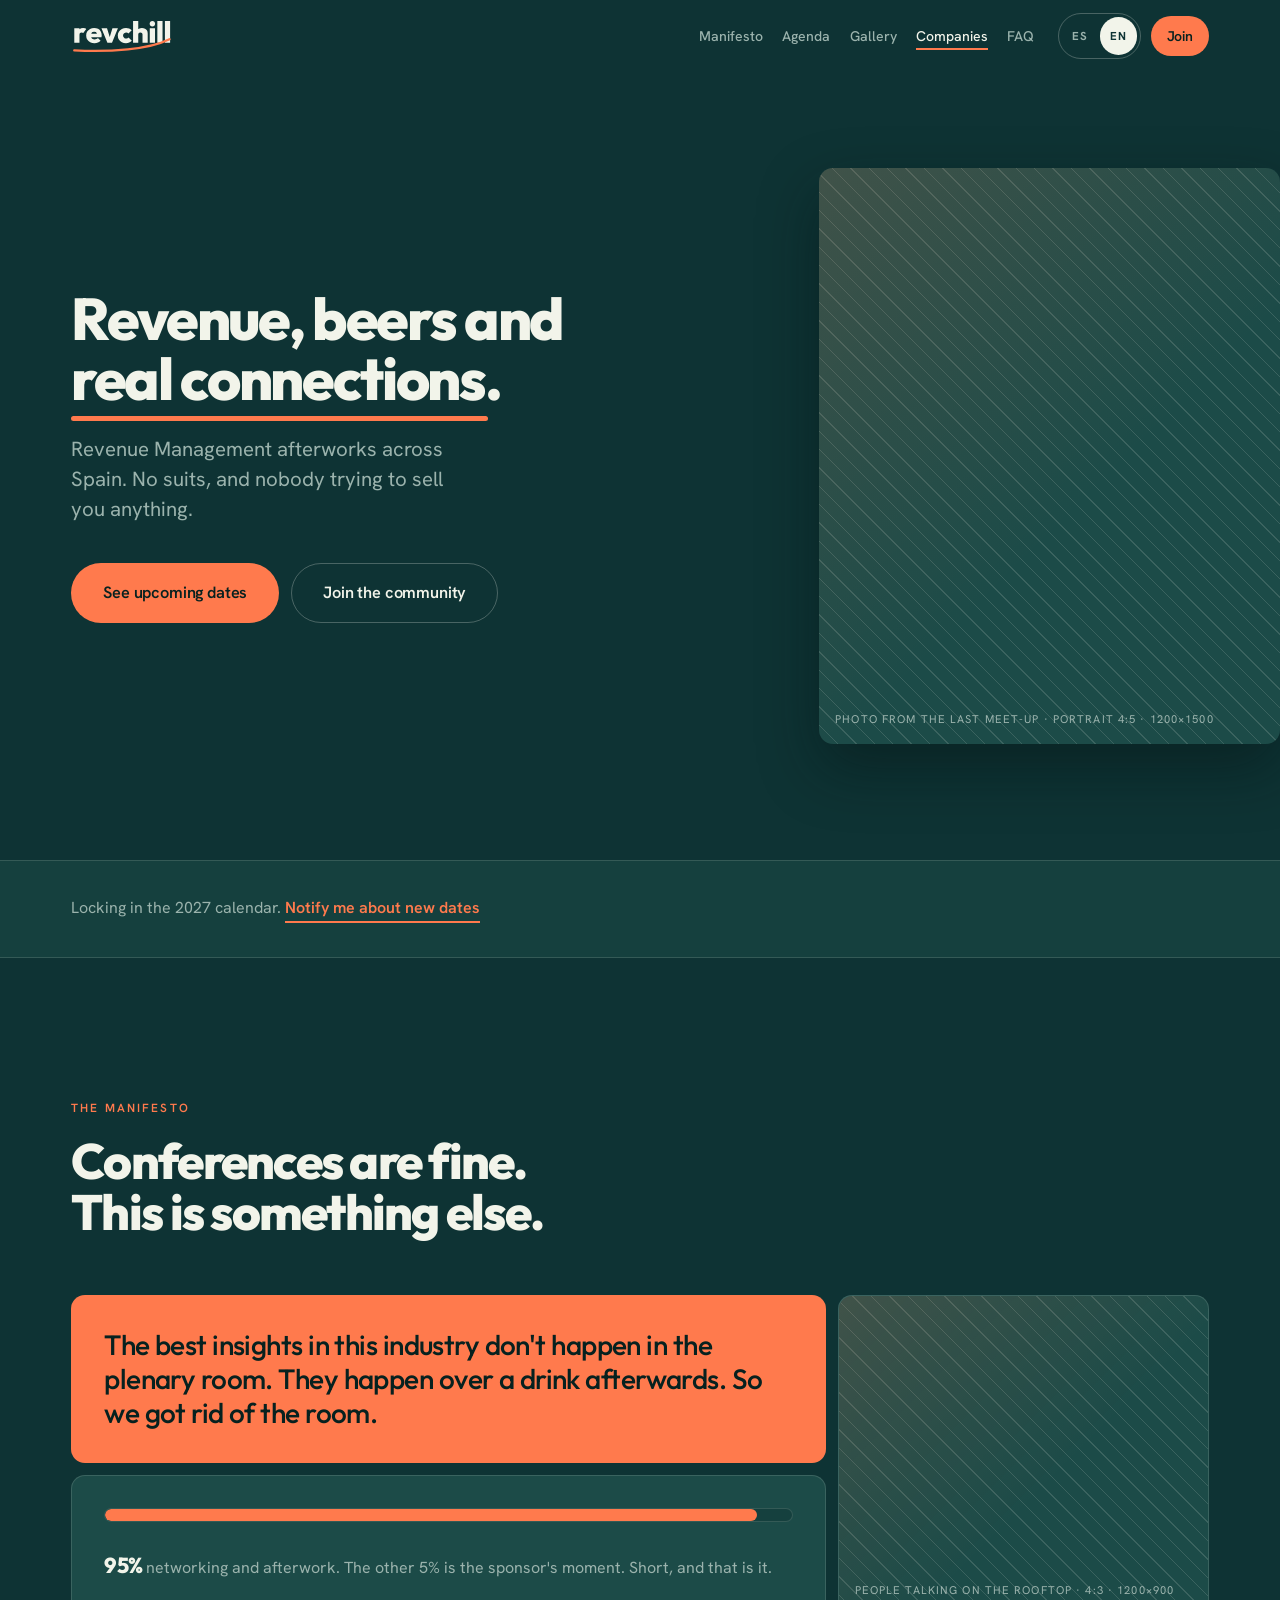
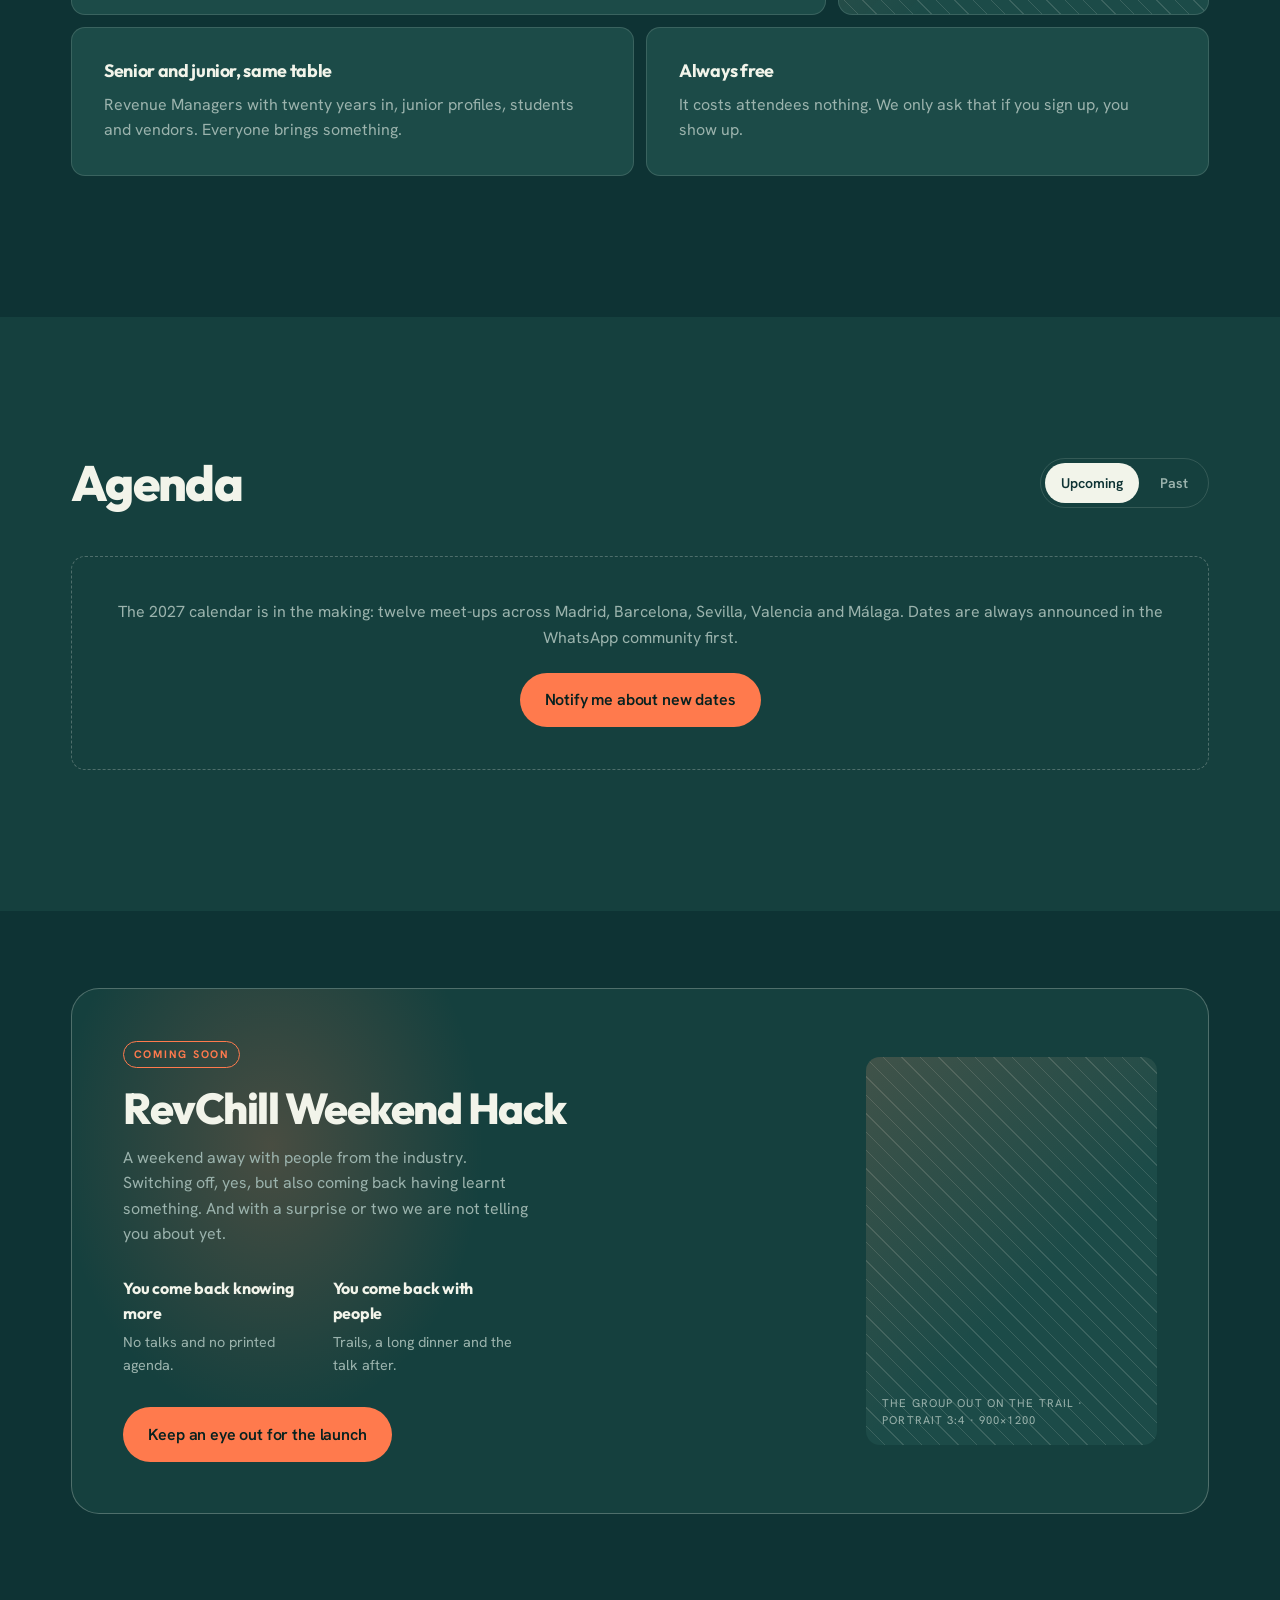
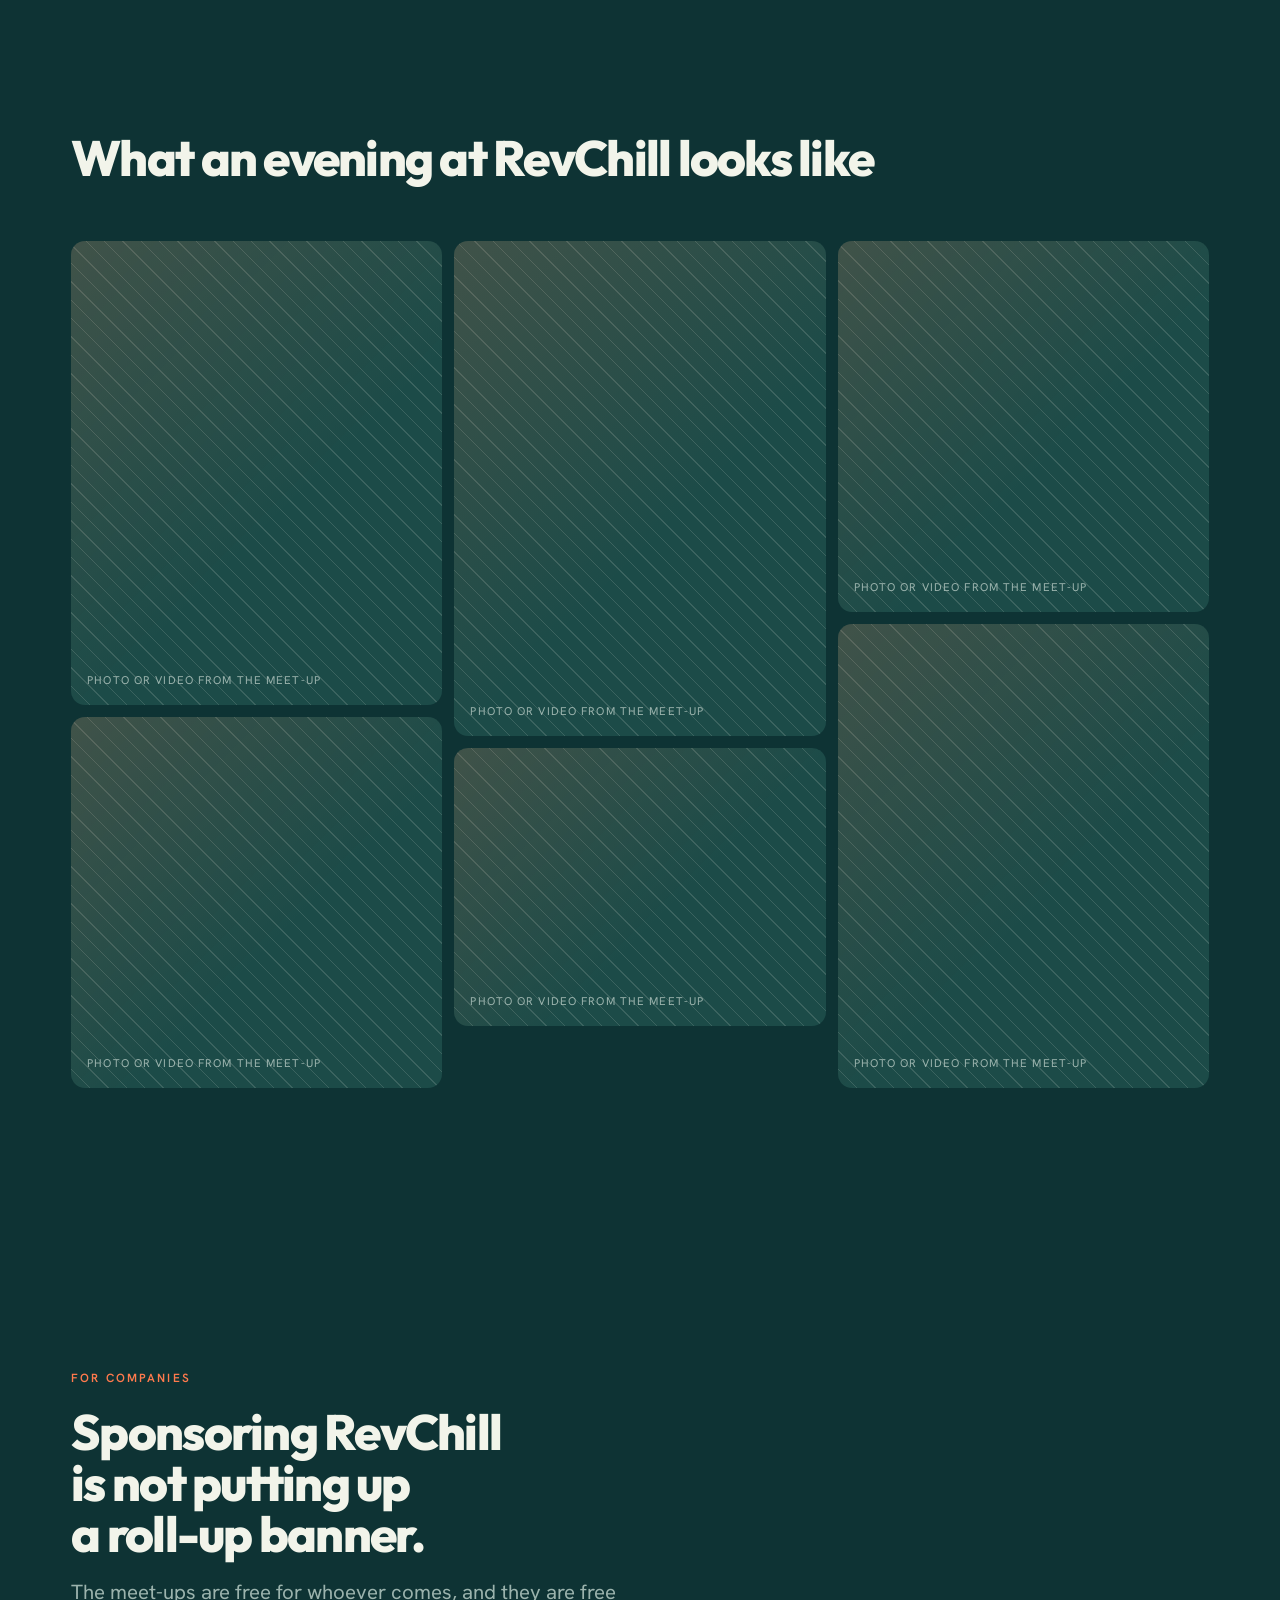
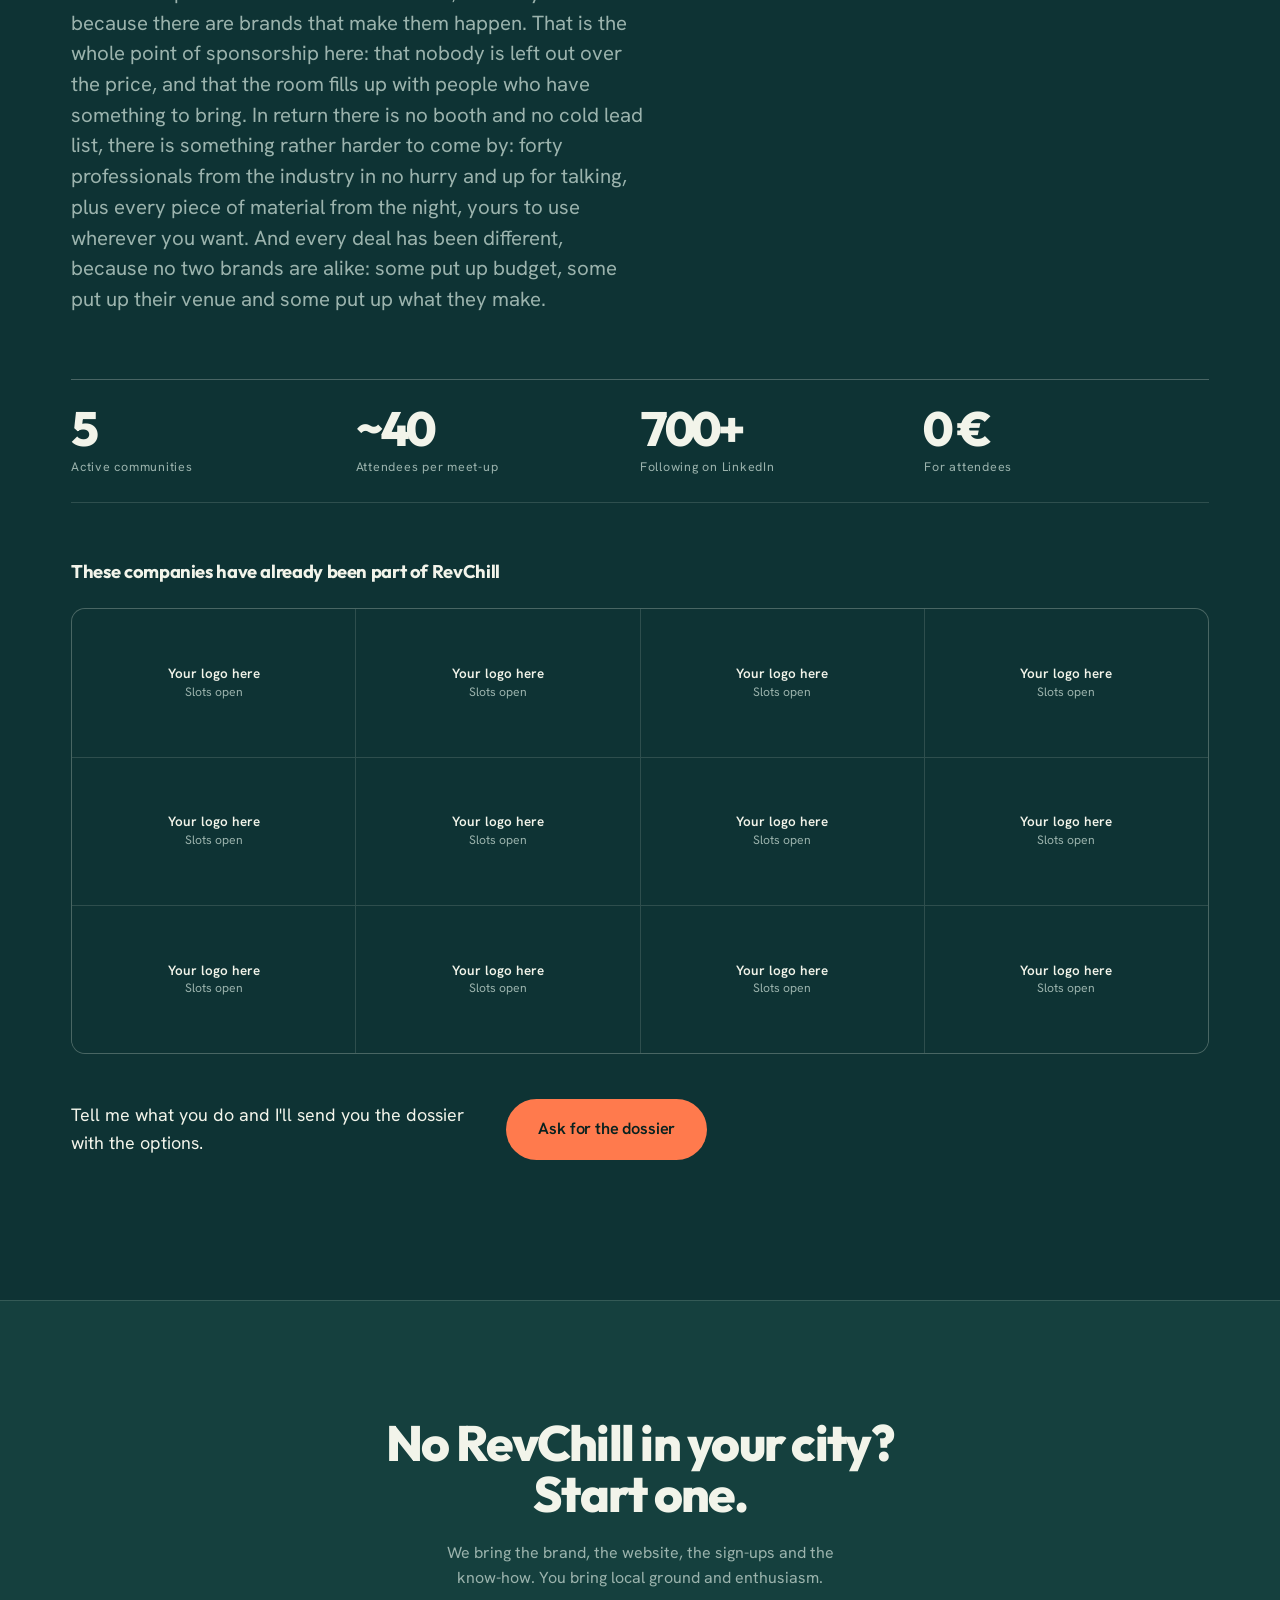
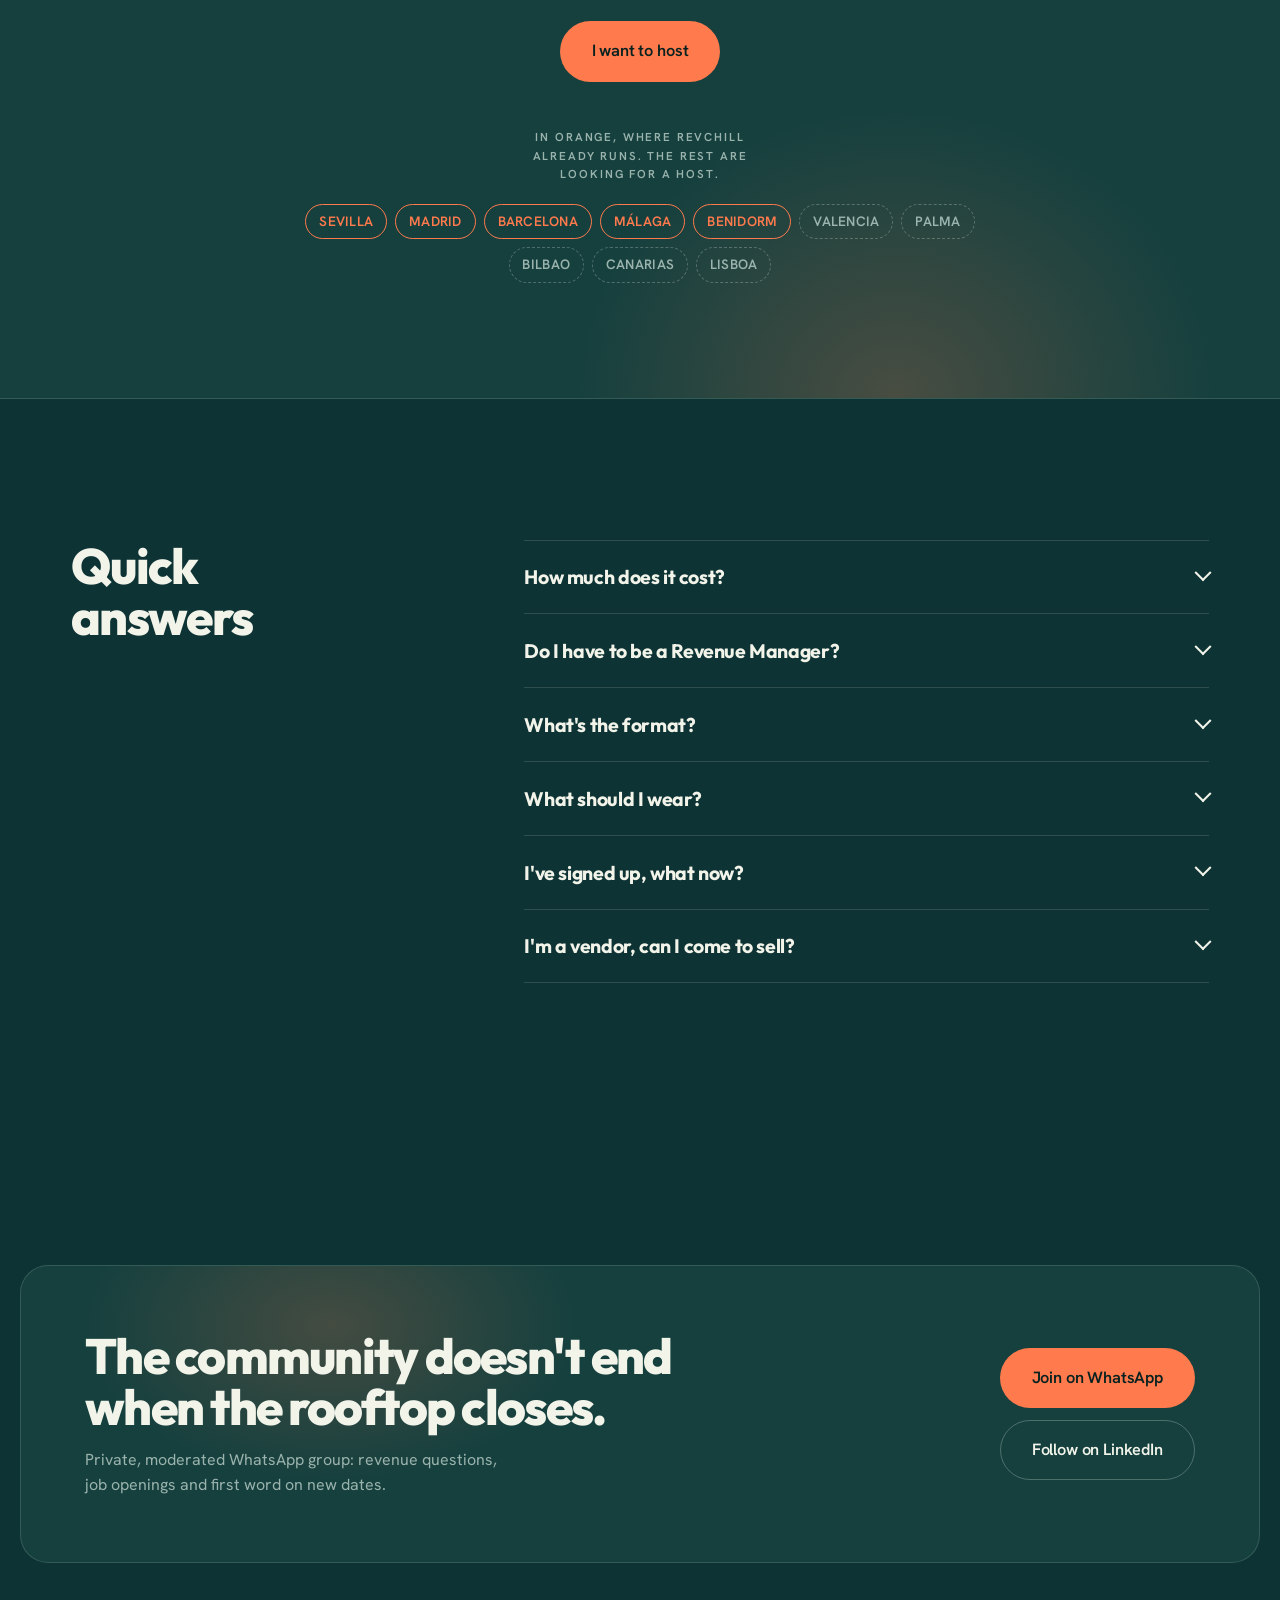
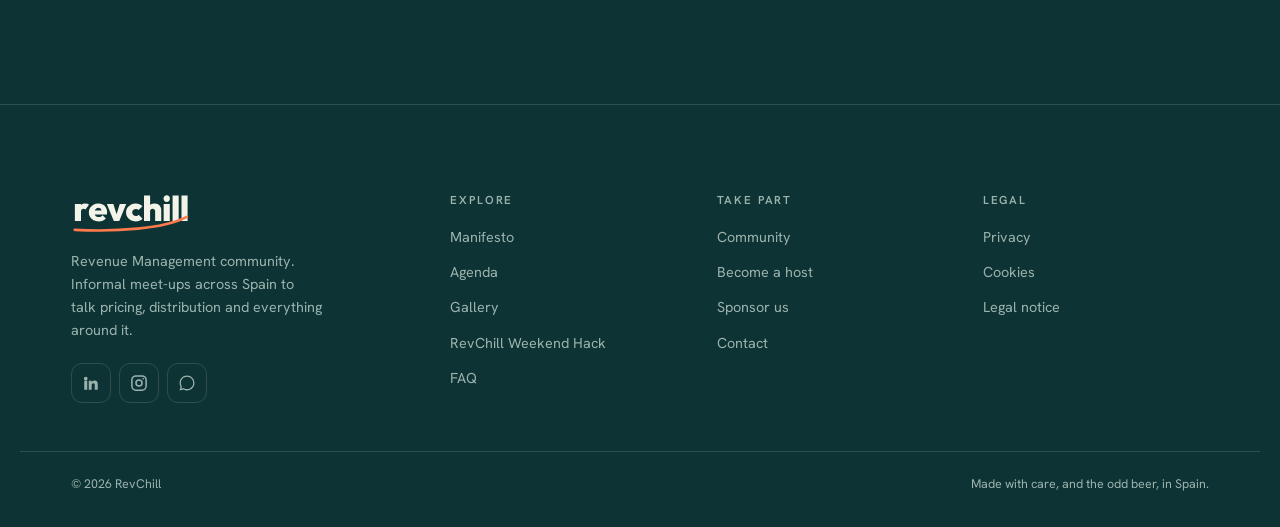
==== commit 99004917: "Add partners dossier and refresh events, styles, and SEO. Update homepage/weekend content, i18n, and" ====
--- a/index.html
+++ b/index.html
@@ -5,8 +5,7 @@
 <meta name="viewport" content="width=device-width, initial-scale=1">
 <title>RevChill</title>
 <meta name="description" content="Comunidad de Revenue Management. Afterworks informales por toda España. Entrada gratuita, plazas limitadas.">
-<meta name="theme-color" content="#0E3334" media="(prefers-color-scheme: dark)">
-<meta name="theme-color" content="#F2F4EA" media="(prefers-color-scheme: light)">
+<meta name="theme-color" content="#0E3334">
 <link rel="canonical" href="https://revchill.club/">
 <meta property="og:type" content="website">
 <meta property="og:locale" content="es_ES">
@@ -140,7 +139,6 @@
       <a href="#agenda" data-i18n="nav.agenda">Agenda</a>
       <a href="#galeria" data-i18n="nav.gallery">Galería</a>
       <a href="#empresas" data-i18n="nav.companies">Empresas</a>
-      <a href="weekend.html" data-i18n="nav.weekend">Weekend Hack</a>
       <a href="#faq" data-i18n="nav.faq">FAQ</a>
     </nav>
     <div class="nav__end">
@@ -214,19 +212,19 @@
 <!-- ============ 4b. WEEKEND HACK (teaser) ============ -->
 <section class="sec sec--slim" id="weekend">
   <div class="wrap">
-    <a class="promo" href="weekend.html">
+    <div class="promo">
       <div class="promo__body">
-        <p class="promo__badge" data-i18n="wk.badge">En preparación</p>
+        <p class="promo__badge" data-i18n="wk.badge">Muy pronto</p>
         <h2 class="promo__name" data-i18n="wk.name">RevChill Weekend Hack</h2>
-        <p class="promo__line" data-i18n="wk.teaser">Un fin de semana fuera, con gente del sector. Se aprende de verdad y se desconecta de verdad.</p>
+        <p class="promo__line" data-i18n="wk.teaser">Un fin de semana fuera con gente del sector. Desconectar, sí, pero también volver con cosas aprendidas. Y con alguna sorpresa que todavía no vamos a contar.</p>
         <div class="promo__duo">
-          <div><b data-i18n="wk.d1t">Vuelves sabiendo más</b><span data-i18n="wk.d1d">Workshops cortos que dais vosotros mismos.</span></div>
+          <div><b data-i18n="wk.d1t">Vuelves sabiendo más</b><span data-i18n="wk.d1d">Sin ponencias y sin agenda impresa.</span></div>
           <div><b data-i18n="wk.d2t">Vuelves con gente</b><span data-i18n="wk.d2d">Monte, cena larga y sobremesa.</span></div>
         </div>
-        <span class="promo__cta"><span data-i18n="wk.more">Saber más</span> <span aria-hidden="true">&rarr;</span></span>
+        <a class="btn promo__btn" data-js="whatsapp" data-i18n="wk.more">Estate atento al lanzamiento</a>
       </div>
       <figure class="promo__shot ph" data-ph-key="wk.photo" data-ph="Grupo en el monte · vertical 3:4 · 900×1200"></figure>
-    </a>
+    </div>
   </div>
 </section>
 
@@ -251,36 +249,17 @@
   <div class="wrap">
     <p class="eyebrow" data-i18n="biz.eyebrow">Para empresas</p>
     <h2 class="h-sec h-sec--wide" data-i18n="biz.title">Patrocinar RevChill no es poner un roll-up.</h2>
-    <p class="lead" data-i18n="biz.lead">Es estar en la conversación cuando la gente baja la guardia. Sin stand, sin pitch de cuarenta minutos y sin lista de leads fría.</p>
+    <p class="lead" data-i18n="biz.lead">Los encuentros son gratuitos para quien viene, y lo son porque hay marcas que los hacen posibles. A cambio no damos un stand ni una lista de leads fría: damos cuarenta profesionales del sector sin prisa y con ganas de hablar, y todo el material de la noche para que lo uses donde quieras. Cada acuerdo ha sido distinto, porque no hay dos marcas iguales: hay quien pone presupuesto, quien pone su espacio y quien pone lo que fabrica.</p>
 
     <dl class="stats" id="stats"></dl>
 
-    <div class="trio">
-      <article class="fmt">
-        <h3 data-i18n="biz.t1n">Partner local</h3>
-        <p data-i18n="biz.t1d">Un evento, una ciudad. Logo en cartelería y web, mención en la apertura y las fotos del encuentro.</p>
-        <a class="link" data-js="sponsor-local" data-i18n="biz.cta">Hablemos</a>
-      </article>
-      <article class="fmt fmt--big">
-        <p class="fmt__flag" data-i18n="biz.t2flag">El más elegido</p>
-        <h3 data-i18n="biz.t2n">Host de evento</h3>
-        <p data-i18n="biz.t2d">Eres la marca del encuentro. Cinco minutos de micro, logo en todos los materiales y en la entrada, y un vídeo resumen con tu marca. El espacio o las consumiciones, si quieres, corren de tu cuenta.</p>
-        <a class="link" data-js="sponsor-host" data-i18n="biz.cta">Hablemos</a>
-      </article>
-      <article class="fmt">
-        <h3 data-i18n="biz.t3n">Partner de temporada</h3>
-        <p data-i18n="biz.t3d">Presencia en todos los encuentros del año, logo permanente en la web y micro en los que elijas.</p>
-        <a class="link" data-js="sponsor-season" data-i18n="biz.cta">Hablemos</a>
-      </article>
-    </div>
-  </div>
-</section>
-
-<!-- ============ 8. SPONSORS ============ -->
-<section class="sec sec--slim" id="sponsors">
-  <div class="wrap">
-    <h2 class="h-small" data-i18n="sp.title">Han hecho posible RevChill</h2>
+    <h3 class="h-small" data-i18n="sp.title">Estas empresas ya han formado parte de RevChill</h3>
     <div class="wall" id="wall"></div>
+
+    <p class="biz__cta">
+      <span data-i18n="biz.askD">Dime a qué te dedicas y te mando el dossier con las opciones.</span>
+      <a class="btn btn--lg" data-js="sponsor-dossier" data-i18n="biz.askB">Pedir el dossier</a>
+    </p>
   </div>
 </section>
 
@@ -343,7 +322,7 @@
       <a href="#manifiesto" data-i18n="nav.manifesto">Manifiesto</a>
       <a href="#agenda" data-i18n="nav.agenda">Agenda</a>
       <a href="#galeria" data-i18n="nav.gallery">Galería</a>
-      <a href="weekend.html" data-i18n="wk.name">RevChill Weekend Hack</a>
+      <a href="#weekend" data-i18n="wk.name">RevChill Weekend Hack</a>
       <a href="#faq" data-i18n="nav.faq">FAQ</a>
     </nav>
     <nav class="foot__col">
@@ -361,6 +340,7 @@
     </nav>
   </div>
   <div class="wrap foot__end">
+    <p class="foot__partners" id="footPartners" hidden></p>
     <span>© <span id="year"></span> RevChill</span>
     <span data-i18n="ft.rights">Hecho con cariño, y alguna caña, en España.</span>
   </div>
--- a/assets/css/app.css
+++ b/assets/css/app.css
@@ -28,23 +28,14 @@
   --r: 14px;
   --ease: cubic-bezier(.16,1,.3,1);
   --sec-y: clamp(5rem, 11vw, 10rem);
-}
-
-@media (prefers-color-scheme: light) {
-  :root {
-    --bg:        #F2F4EA;
-    --surface:   #E7EBDC;
-    --surface-2: #DCE2CF;
-    --fg:        #0E3334;
-    --fg-dim:    #55706C;
-    --line:      rgba(14,51,52,.16);
-    --line-2:    rgba(14,51,52,.30);
-    --accent:    #C0441A;
-    --accent-fg: #FFF6F1;
-    --lima:      #7E9020;
-    --shadow:    0 24px 60px rgba(14,51,52,.14);
-  }
-}
+  color-scheme: dark;
+}
+
+/* La web va siempre en verde oscuro, también si el sistema está en modo
+   claro. color-scheme se lo dice al navegador para que los controles
+   nativos (scrollbar, autocompletado, selects) salgan oscuros y no
+   desentonen. El único documento claro del proyecto es partners.html,
+   que es un dossier pensado para leerse e imprimirse. */
 
 /* ---------- reset ---------- */
 *,*::before,*::after{box-sizing:border-box}
@@ -292,7 +283,9 @@
 .ev{display:grid;grid-template-columns:auto minmax(0,1fr) auto;gap:clamp(1.2rem,4vw,3rem);
   align-items:center;padding-block:clamp(1.6rem,3vw,2.2rem);border-top:1px solid var(--line)}
 .agenda > .ev:last-child{border-bottom:1px solid var(--line)}
-.ev--past{opacity:.55}
+/* Los pasados ya no son el añadido de la agenda, son el historial del
+   proyecto: se recuesta un poco la jerarquía, pero sin apagarlos. */
+.ev--past{opacity:.9}
 .ev__d{font-family:var(--display);font-weight:800;letter-spacing:-.045em;line-height:.88;
   font-size:clamp(2.4rem,6vw,4.6rem);min-width:2.2ch;font-variant-numeric:tabular-nums}
 .ev__m{display:block;font-family:var(--body);font-size:.72rem;font-weight:600;letter-spacing:.18em;
@@ -319,7 +312,7 @@
 /* en móvil se queda a 2 columnas: la mitad de scroll */
 
 /* =========================================================================
-   6. EMPRESAS · stats + trío asimétrico
+   6. EMPRESAS · cifras, muro de partners y petición del dossier
    ========================================================================= */
 .stats{display:grid;grid-template-columns:repeat(4,1fr);margin-top:clamp(2.6rem,5vw,4rem);
   border-top:1px solid var(--line-2)}
@@ -330,16 +323,12 @@
 .stats > div{display:flex;flex-direction:column}
 @media (max-width:760px){.stats{grid-template-columns:repeat(2,1fr)}}
 
-.trio{display:grid;grid-template-columns:1fr 1.5fr 1fr;gap:12px;margin-top:clamp(2.4rem,5vw,3.4rem);align-items:start}
-.fmt{background:var(--bg);border:1px solid var(--line);border-radius:var(--r);
-  padding:clamp(1.5rem,2.6vw,2rem);display:flex;flex-direction:column;gap:.9rem}
-.fmt p{color:var(--fg-dim);font-size:.95rem}
-.fmt .link{margin-top:auto;align-self:flex-start}
-.fmt--big{background:var(--surface-2);border-color:var(--accent);padding-top:clamp(1.9rem,3vw,2.5rem)}
-.fmt--big p:not(.fmt__flag){font-size:1.02rem}
-.fmt__flag{font-size:.68rem!important;font-weight:700;letter-spacing:.14em;text-transform:uppercase;
-  color:var(--accent)!important}
-@media (max-width:900px){.trio{grid-template-columns:1fr}}
+/* Título del muro de partners, ahora dentro de la propia sección */
+#empresas .h-small{margin-top:clamp(2.6rem,5vw,3.6rem)}
+/* Cierre de la sección: una frase y el botón del dossier */
+.biz__cta{margin-top:clamp(2rem,4vw,2.8rem);display:flex;flex-wrap:wrap;
+  align-items:center;gap:1rem clamp(1.2rem,3vw,2.2rem)}
+.biz__cta span{font-size:clamp(1rem,1.7vw,1.12rem);color:var(--fg);max-width:40ch}
 
 /* =========================================================================
    7. SPONSORS
@@ -353,8 +342,32 @@
 .wall__c:hover img{filter:none;opacity:1}
 .wall__slot{text-align:center;font-size:.76rem;color:var(--fg-dim);line-height:1.4}
 .wall__slot b{display:block;color:var(--fg);font-weight:600;font-size:.84rem}
+/* Partner de temporada: fila entera para él solo y logo al doble.
+   Ocupar la fila completa (y no dos huecos) evita que queden celdas
+   huérfanas al cambiar el nº de columnas en cada breakpoint. */
+.wall__c--big{grid-column:1 / -1;aspect-ratio:auto;min-height:clamp(96px,11vw,132px)}
+.wall__c--big img{max-height:clamp(44px,5vw,64px);filter:none;opacity:1}
 @media (max-width:860px){.wall{grid-template-columns:repeat(3,1fr)}}
 @media (max-width:520px){.wall{grid-template-columns:repeat(2,1fr)}}
+
+/* Partners en la ficha de cada encuentro y en la franja de próximo */
+.ev__sponsors{display:flex;align-items:center;flex-wrap:wrap;gap:.5rem .8rem;margin-top:.55rem}
+.ev__with{font-size:.84rem;color:var(--fg-dim);letter-spacing:.01em}
+.ev__with b{color:var(--fg);font-weight:600}
+.ev__logo{display:inline-flex;align-items:center}
+/* height fija (no max-height): dentro de un flex el ancho no se puede
+   resolver solo con max-height y el logo colapsaba a cero. */
+.ev__logo img{height:26px;width:auto;max-width:130px;object-fit:contain;
+  filter:grayscale(1);opacity:.75;transition:filter .3s,opacity .3s}
+.ev__logo:hover img{filter:none;opacity:1}
+.strip__where .ev__with{font-size:inherit;color:inherit}
+
+/* Línea de agradecimiento del pie */
+.foot__partners{margin:0 0 1.1rem;font-size:.82rem;color:var(--fg-dim);
+  flex-basis:100%;order:-1}
+.foot__partners a{color:var(--fg);padding-block:.5rem;display:inline-block;
+  text-decoration:underline;text-decoration-color:var(--line-2);text-underline-offset:3px}
+.foot__partners a:hover{color:var(--accent);text-decoration-color:var(--accent)}
 
 /* =========================================================================
    8. HOST · banda centrada
@@ -470,11 +483,9 @@
   gap:clamp(1.5rem,4vw,3.5rem);align-items:center;
   background:var(--surface);border:1px solid var(--line-2);border-radius:28px;
   padding:clamp(1.8rem,4vw,3.2rem);position:relative;overflow:hidden;
-  transition:border-color .35s var(--ease),transform .35s var(--ease);
 }
 .promo::before{content:"";position:absolute;inset:-50% 50% auto -15%;height:160%;pointer-events:none;
   background:radial-gradient(40% 46% at 50% 50%,color-mix(in srgb,var(--accent) 22%,transparent),transparent 72%)}
-.promo:hover{border-color:var(--accent);transform:translateY(-3px)}
 .promo__body{position:relative}
 .promo__badge{display:inline-block;font-size:.68rem;font-weight:700;letter-spacing:.16em;text-transform:uppercase;
   color:var(--accent);border:1px solid var(--accent);border-radius:999px;padding:.34em .85em;margin-bottom:1.2rem}
@@ -484,10 +495,7 @@
 .promo__duo{display:grid;grid-template-columns:1fr 1fr;gap:1.4rem;margin-top:1.8rem;max-width:44ch}
 .promo__duo b{display:block;font-family:var(--display);font-weight:700;font-size:1rem;letter-spacing:-.015em}
 .promo__duo span{display:block;color:var(--fg-dim);font-size:.9rem;margin-top:.25rem}
-.promo__cta{display:inline-flex;align-items:center;gap:.45em;margin-top:1.9rem;
-  font-weight:600;color:var(--accent);border-bottom:2px solid currentColor;padding-bottom:1px}
-.promo:hover .promo__cta span[aria-hidden]{transform:translateX(3px)}
-.promo__cta span[aria-hidden]{transition:transform .3s var(--ease)}
+.promo__btn{position:relative;margin-top:1.9rem}
 .promo__shot{aspect-ratio:3/4;position:relative;border-radius:var(--r)}
 @media (max-width:820px){
   .promo{grid-template-columns:1fr}
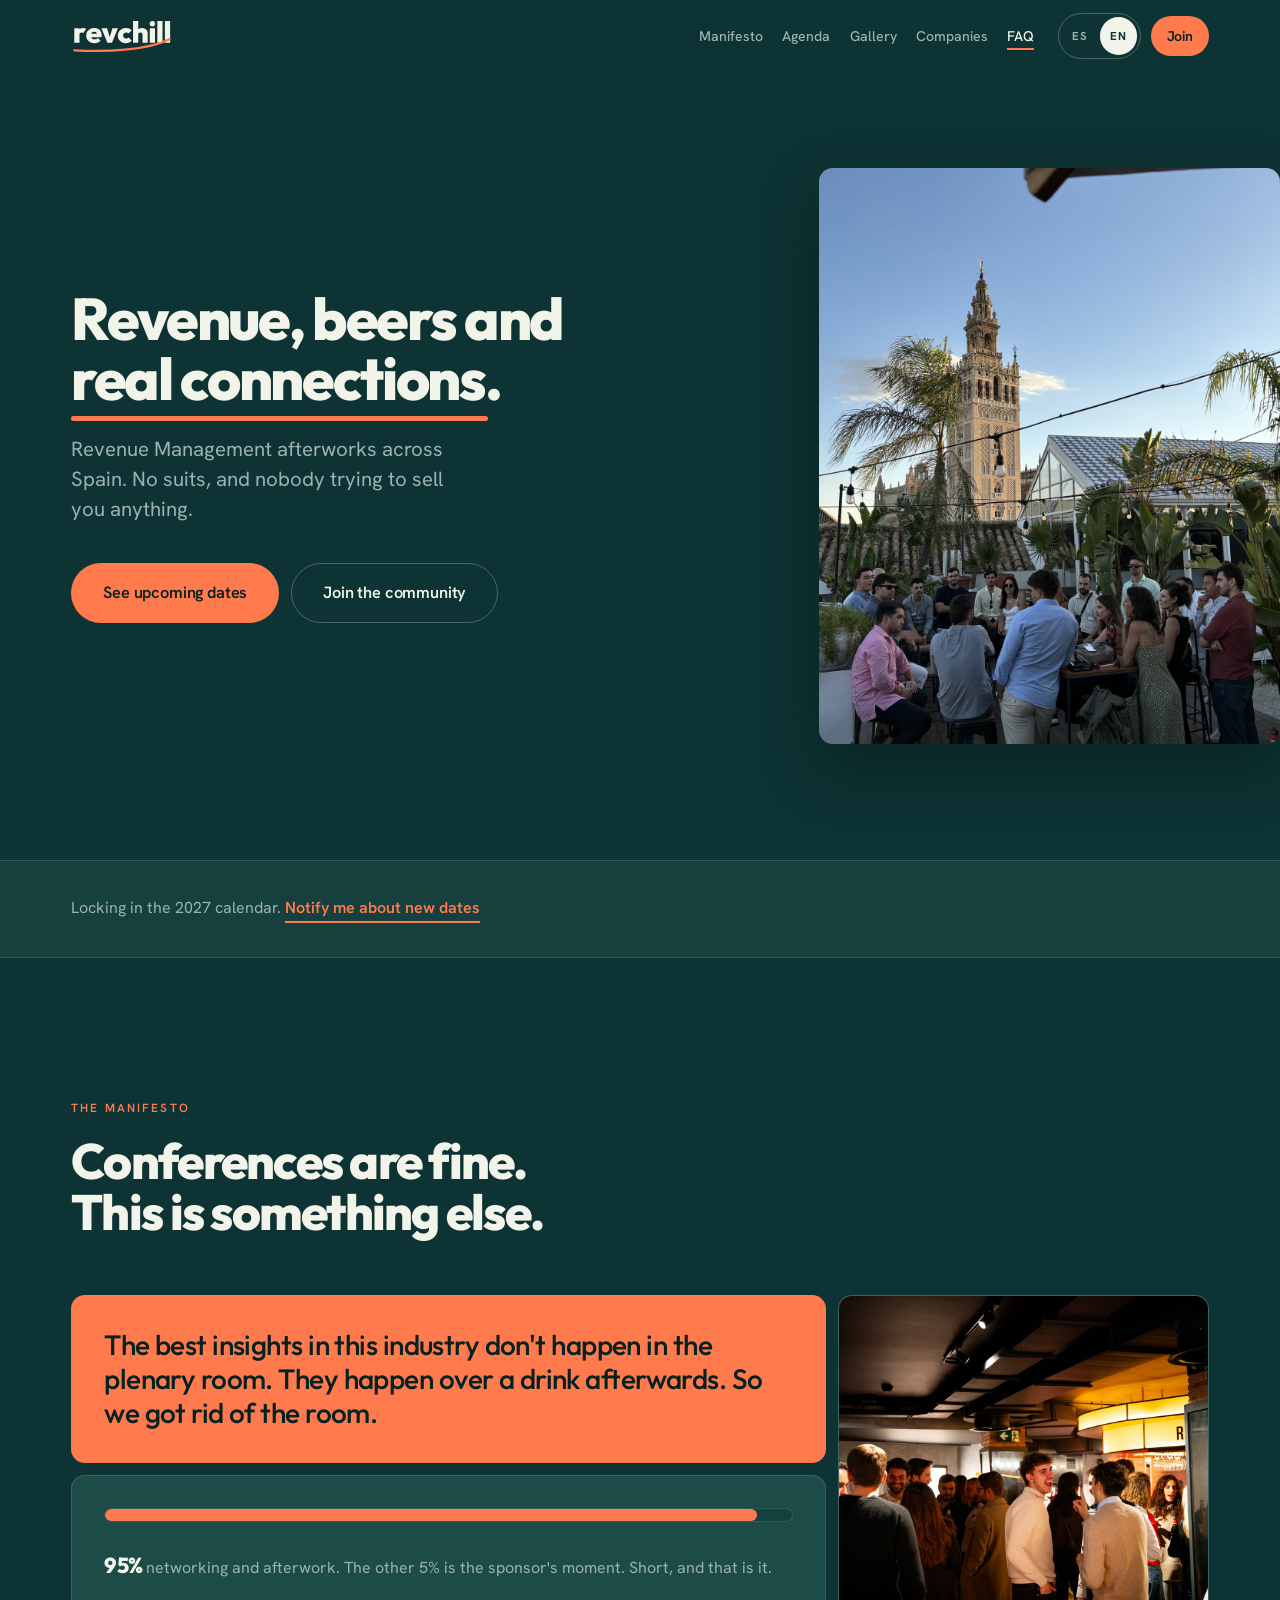
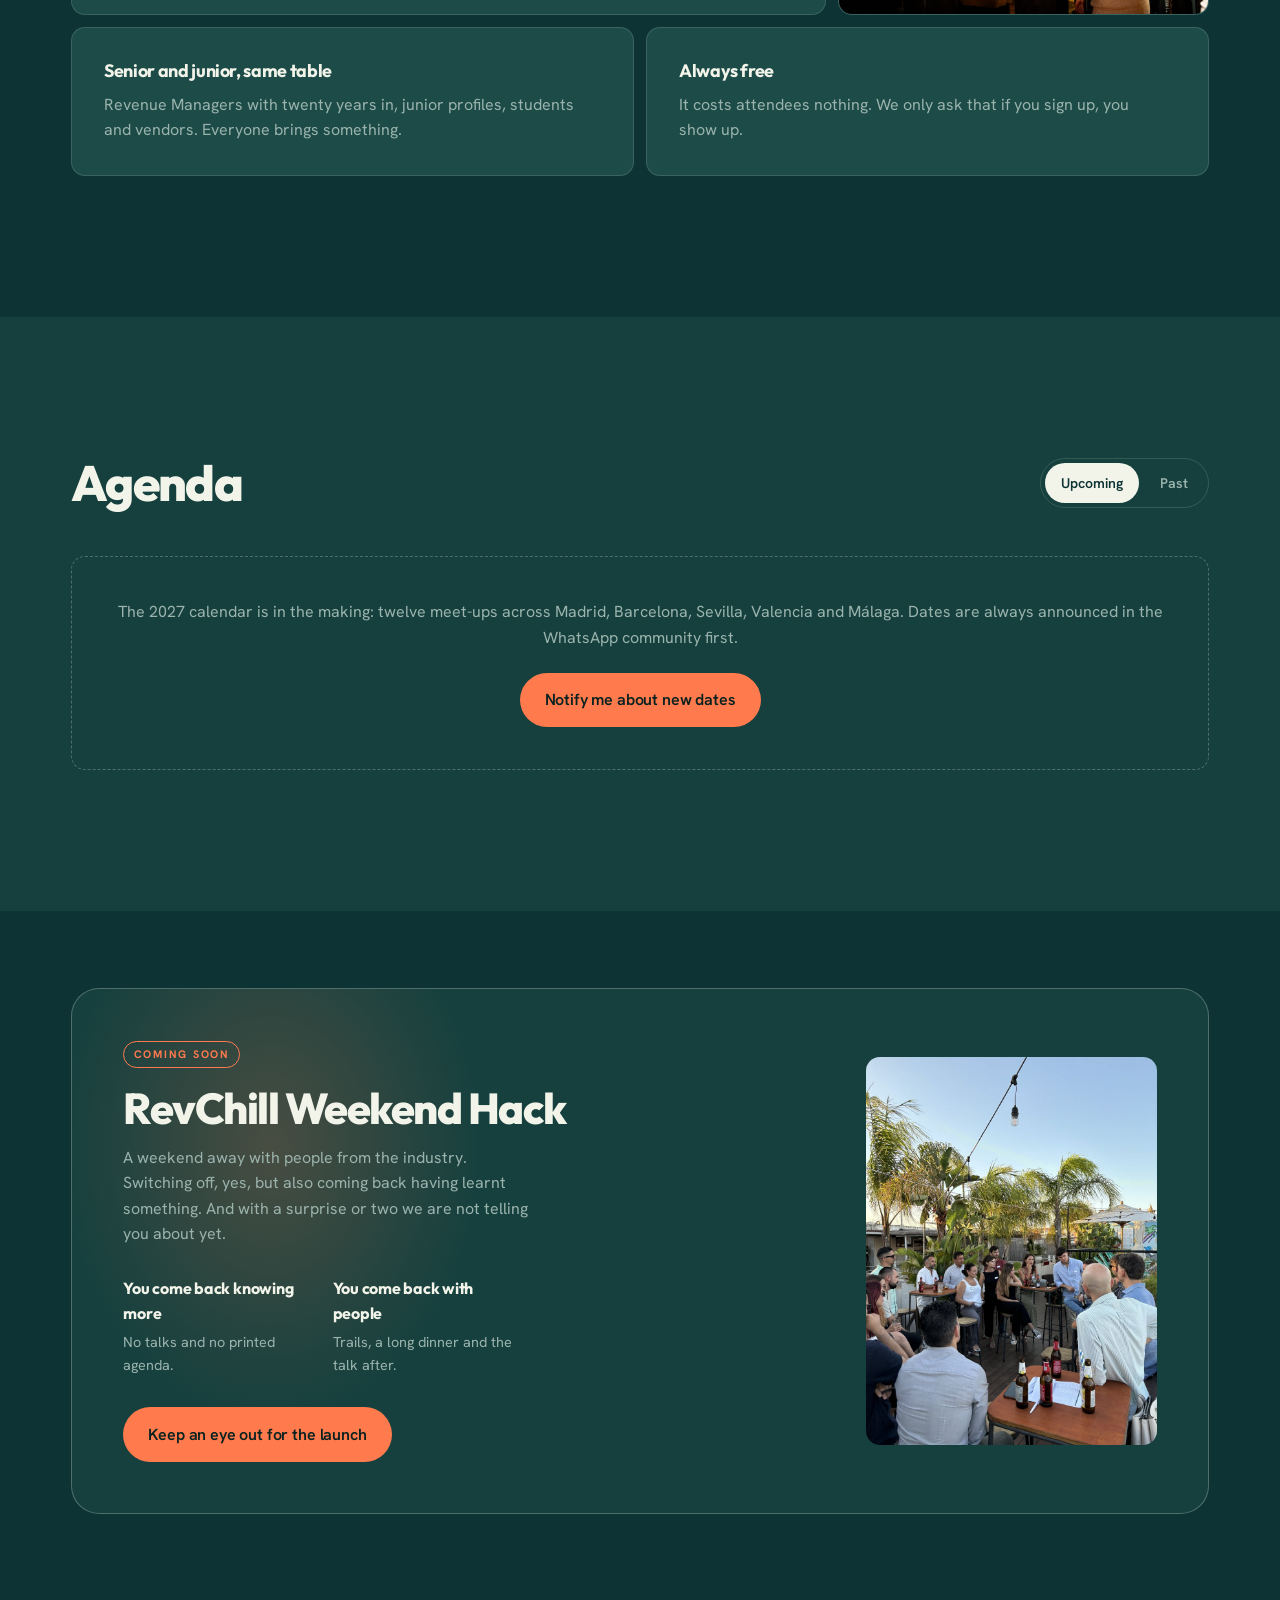
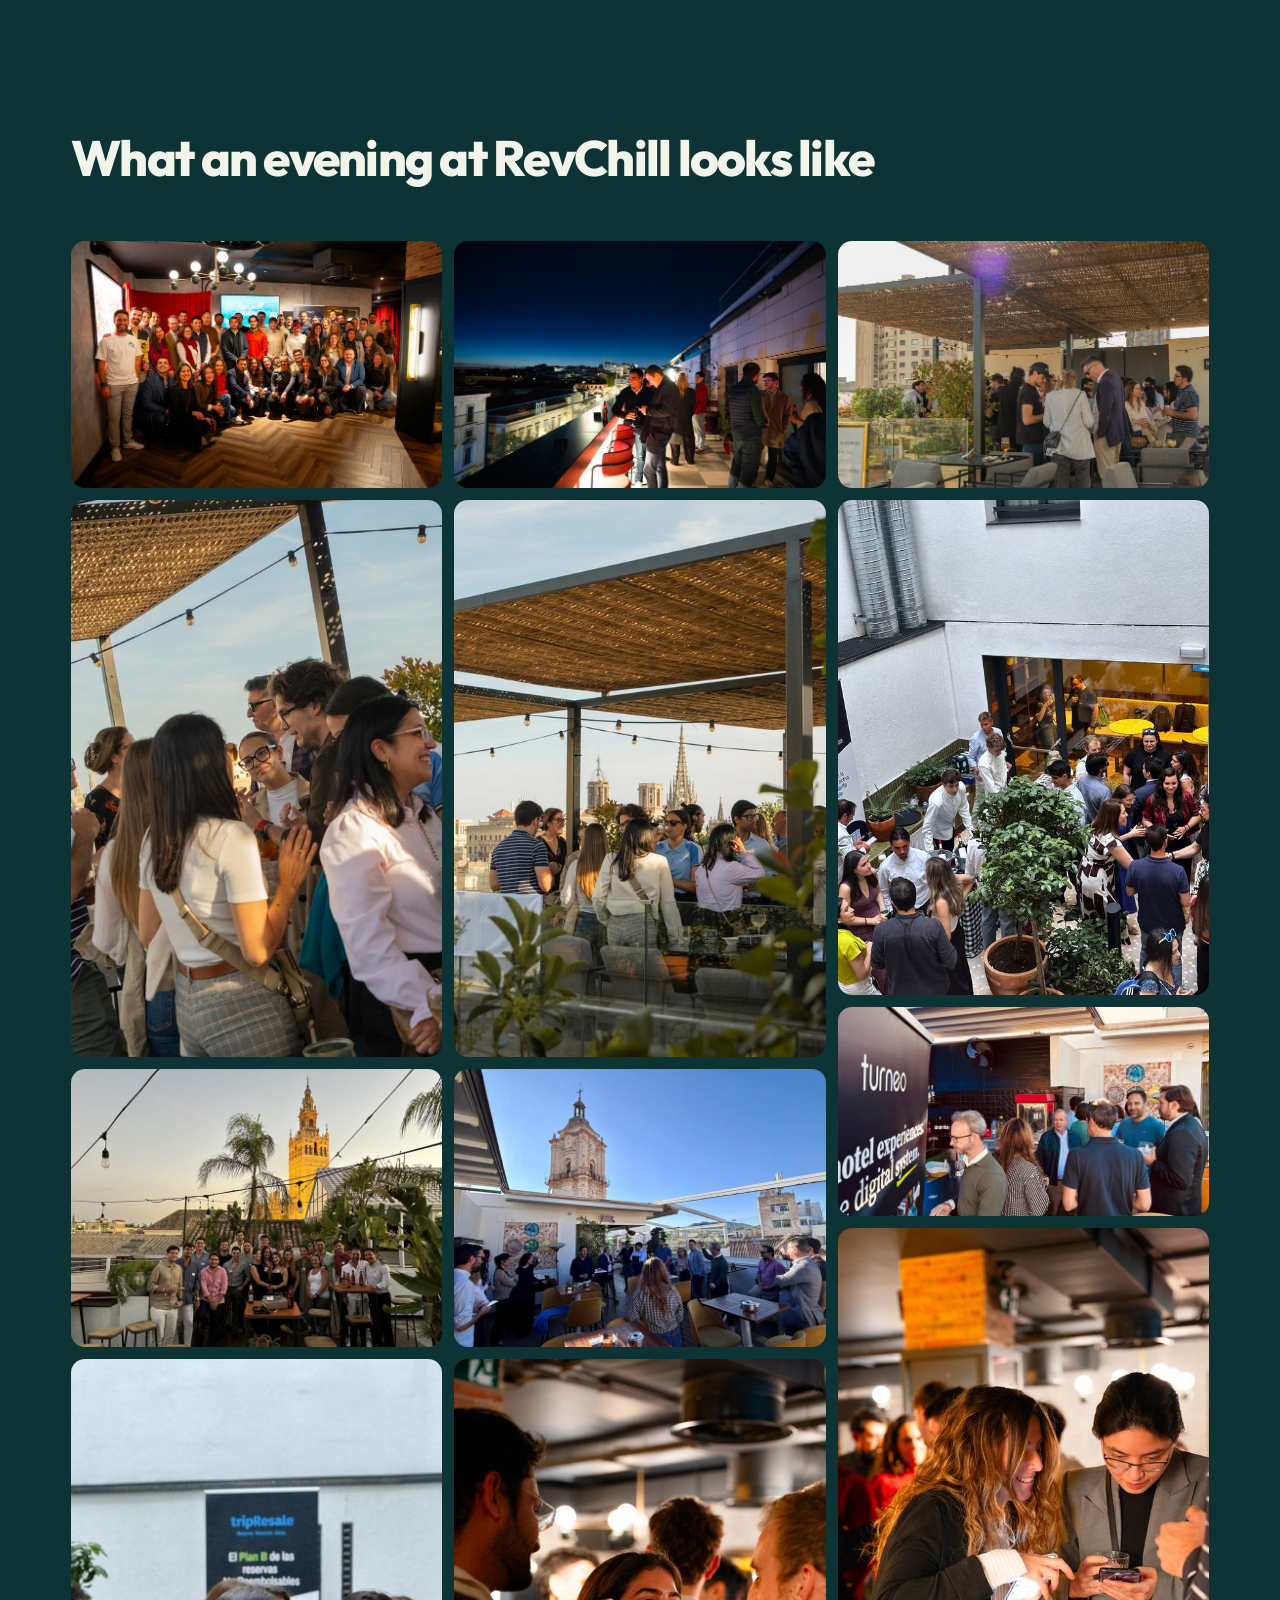
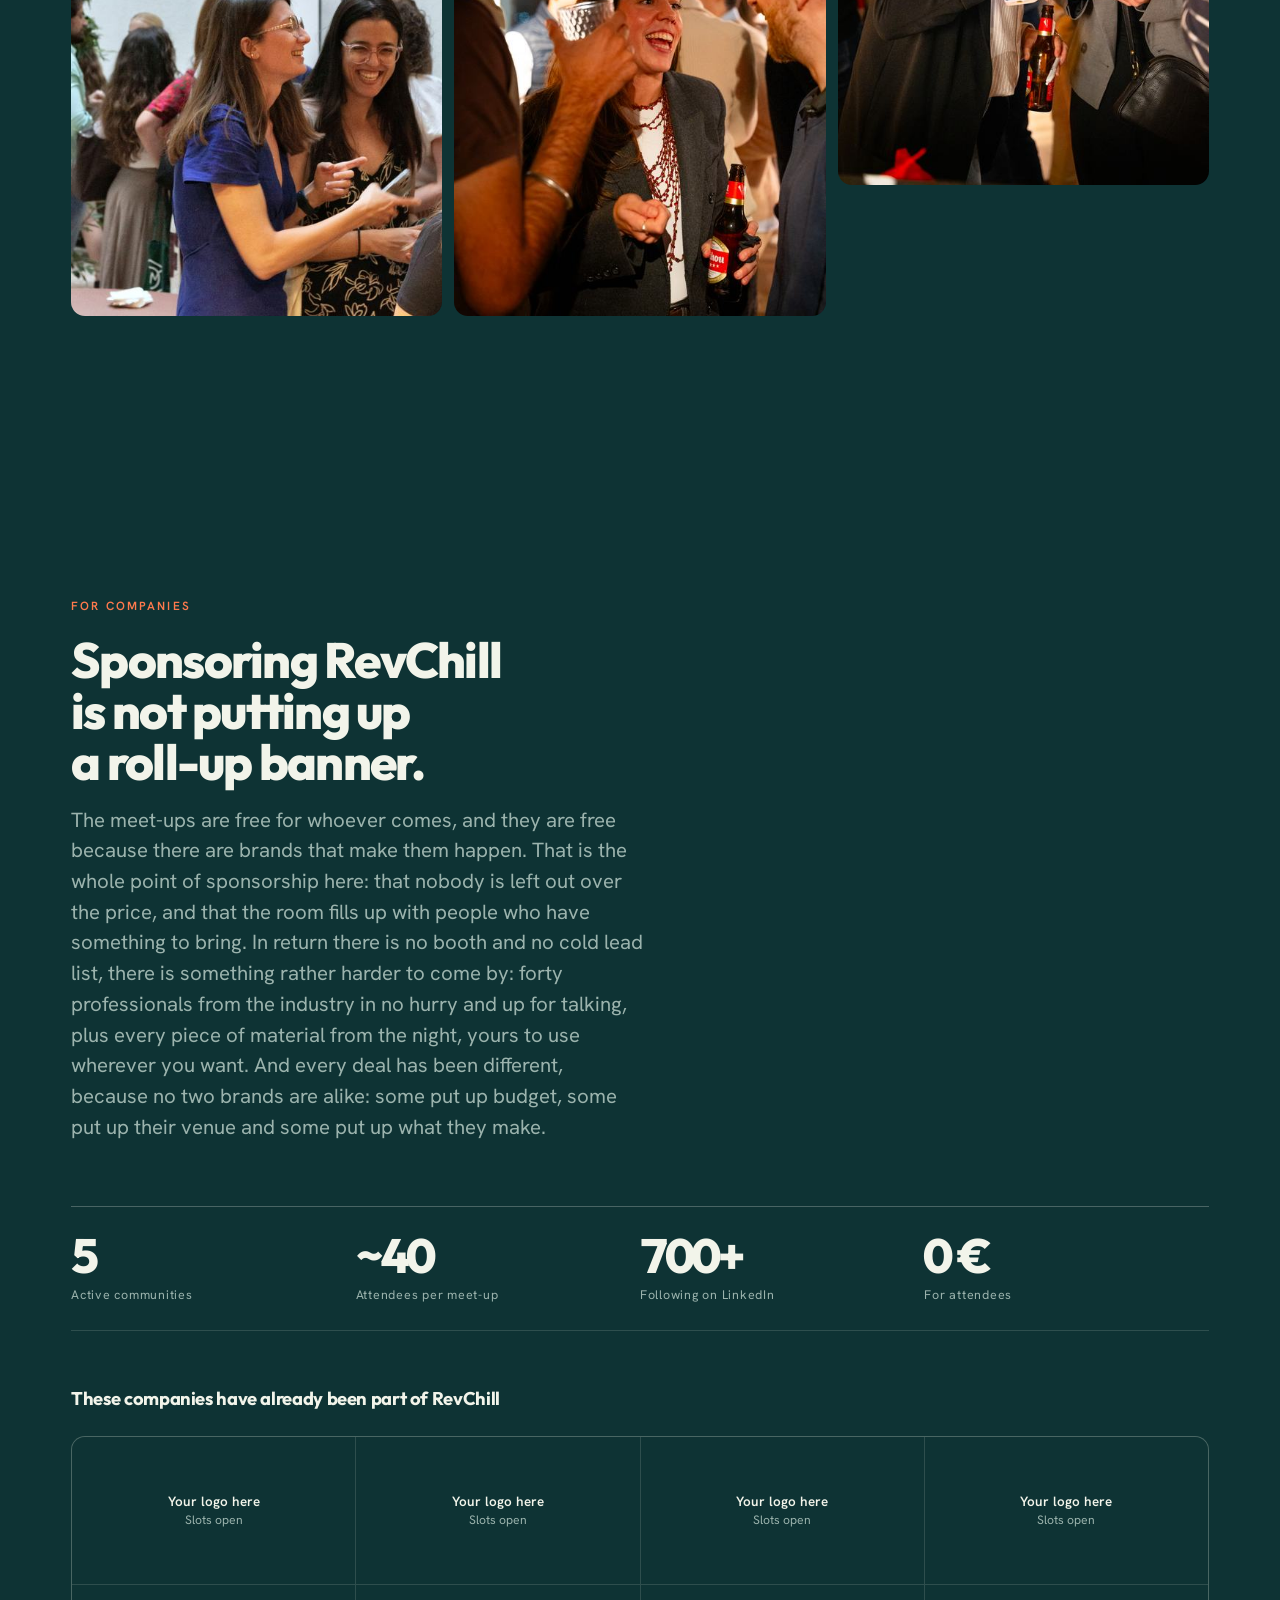
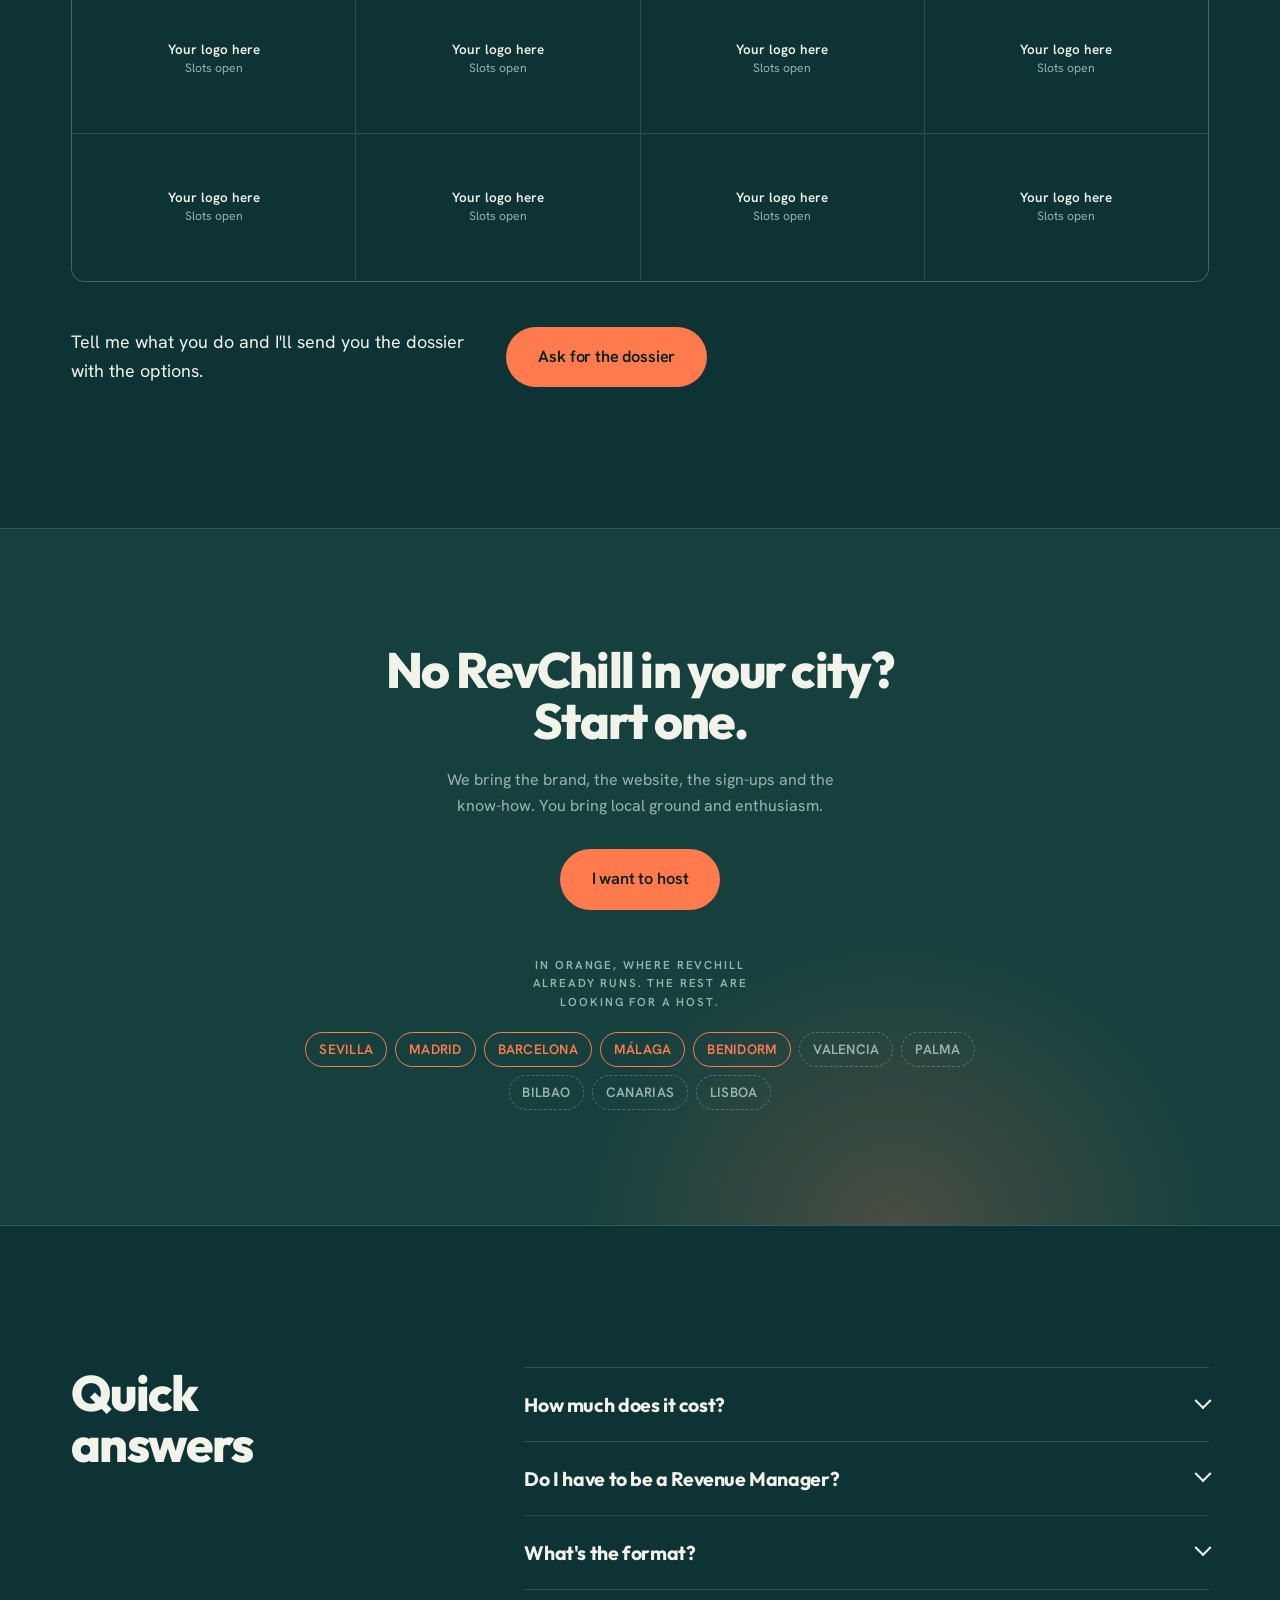
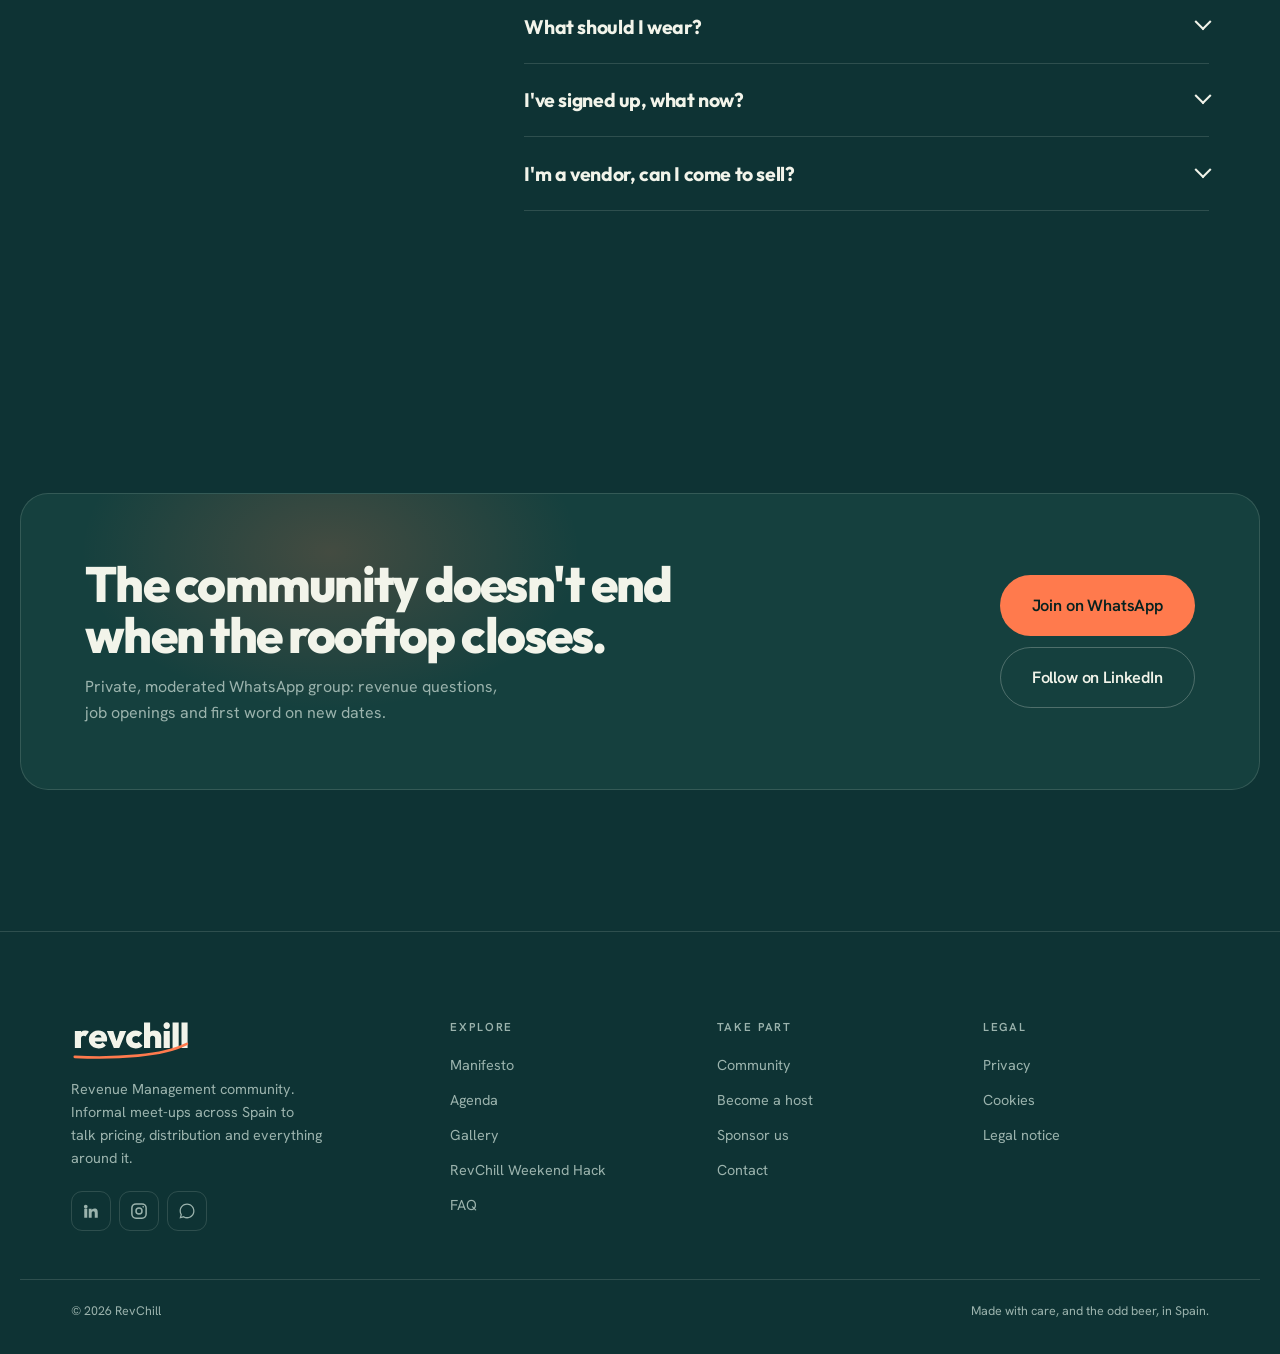
==== commit 363d00ce: "Add gallery photos, hero imagery, and photo prep tool. Wire real event photos into the gallery and r" ====
--- a/index.html
+++ b/index.html
@@ -166,8 +166,9 @@
       <a class="btn btn--lg btn--ghost" href="#comunidad" data-i18n="hero.cta2">Entrar en la comunidad</a>
     </div>
   </div>
-  <figure class="hero__shot ph" data-ph-key="hero.photo" data-ph="Foto del último encuentro · vertical 4:5 · 1200×1500">
-    <!-- Sustituye por: <img src="assets/img/hero.jpg" alt="" fetchpriority="high"> -->
+  <figure class="hero__shot ph">
+    <img src="assets/img/hero.jpg" width="1200" height="1500" fetchpriority="high"
+         alt="Asistentes a un RevChill en una azotea de Sevilla, con la Giralda al fondo">
   </figure>
 </section>
 
@@ -184,7 +185,8 @@
     <h2 class="h-sec" data-i18n="man.title">Los congresos están bien.<br>Esto es otra cosa.</h2>
     <div class="bento">
       <article class="cell cell--lead"><p data-i18n="man.lead">Los mejores aprendizajes del sector no pasan en una sala de plenaria. Pasan tomando algo después. Así que quitamos la sala.</p></article>
-      <figure class="cell cell--photo ph" data-ph-key="man.photo" data-ph="Gente hablando en la terraza · 4:3 · 1200×900"></figure>
+      <figure class="cell cell--photo ph"><img src="assets/img/manifiesto.jpg" width="1200" height="900"
+        loading="lazy" alt="Grupo de profesionales del sector hablando durante un encuentro de RevChill"></figure>
       <article class="cell cell--ratio">
         <div class="ratio" aria-hidden="true"><span class="ratio__fill" style="--w:95%"></span></div>
         <p class="ratio__legend" data-i18n="man.ratio"><b>95%</b> networking y afterwork. El 5% restante es el momento del patrocinador. Breve, y ya está.</p>
@@ -223,7 +225,8 @@
         </div>
         <a class="btn promo__btn" data-js="whatsapp" data-i18n="wk.more">Estate atento al lanzamiento</a>
       </div>
-      <figure class="promo__shot ph" data-ph-key="wk.photo" data-ph="Grupo en el monte · vertical 3:4 · 900×1200"></figure>
+      <figure class="promo__shot ph"><img src="assets/img/weekend.jpg" width="900" height="1200"
+        loading="lazy" alt="Asistentes de RevChill sentados en corro al aire libre al atardecer"></figure>
     </div>
   </div>
 </section>
@@ -235,6 +238,16 @@
     <div class="mason" id="mason"></div>
   </div>
 </section>
+
+<!-- Ampliación de una foto. <dialog> nativo: el navegador ya se encarga
+     del foco, de Esc y de dejar inerte lo que hay detrás. -->
+<dialog class="lb" id="lb" aria-label="Foto ampliada">
+  <button class="lb__x" type="button" data-lb="close" aria-label="Cerrar">&times;</button>
+  <button class="lb__nav lb__nav--prev" type="button" data-lb="prev" aria-label="Anterior">&lsaquo;</button>
+  <img class="lb__img" id="lbImg" alt="">
+  <button class="lb__nav lb__nav--next" type="button" data-lb="next" aria-label="Siguiente">&rsaquo;</button>
+  <p class="lb__cap" id="lbCap"></p>
+</dialog>
 
 <!-- ============ 6. TESTIMONIOS ============ -->
 <section class="sec sec--tint" id="opiniones">
--- a/assets/css/app.css
+++ b/assets/css/app.css
@@ -310,6 +310,52 @@
 .mason > *{break-inside:avoid;margin-bottom:12px;border-radius:var(--r);overflow:hidden}
 @media (max-width:860px){.mason{columns:2}}
 /* en móvil se queda a 2 columnas: la mitad de scroll */
+.mason img{display:block;width:100%;height:auto}
+.mason__btn{display:block;width:100%;padding:0;border:0;background:none;cursor:zoom-in;
+  color:inherit;font:inherit}
+.mason__item{position:relative;background:var(--surface-2)}
+.mason__item img{transition:transform .5s var(--ease),opacity .3s}
+.mason__btn:hover img,.mason__btn:focus-visible img{transform:scale(1.03)}
+.mason__btn:focus-visible{outline:2px solid var(--accent);outline-offset:3px}
+.mason figcaption{position:absolute;inset:auto 0 0 0;padding:1.6rem .9rem .7rem;
+  font-size:.76rem;letter-spacing:.08em;text-transform:uppercase;color:#F2F4EA;
+  background:linear-gradient(transparent,rgba(7,33,31,.82));
+  opacity:0;transition:opacity .3s var(--ease);pointer-events:none}
+.mason__item:hover figcaption,.mason__btn:focus-visible + figcaption{opacity:1}
+@media (hover:none){.mason figcaption{opacity:1}}
+
+/* ---------- foto ampliada ---------- */
+.lb{border:0;background:transparent;max-width:min(92vw,1400px);max-height:100dvh;
+  width:100%;color:var(--fg);overflow:visible;
+  padding:clamp(1.2rem,5vh,3rem) clamp(3.6rem,7vw,5.5rem)}
+.lb::backdrop{background:rgba(4,18,17,.96)}
+.lb__img{display:block;max-width:100%;max-height:76dvh;width:auto;height:auto;
+  margin:0 auto;border-radius:var(--r);background:var(--surface-2)}
+.lb__cap{text-align:center;margin:.9rem 0 0;font-size:.8rem;letter-spacing:.08em;
+  text-transform:uppercase;color:var(--sage,#9BB3AD)}
+.lb__x,.lb__nav{position:fixed;z-index:2;display:grid;place-items:center;
+  background:rgba(242,244,234,.1);color:#F2F4EA;border:1px solid rgba(242,244,234,.22);
+  border-radius:999px;cursor:pointer;line-height:1;
+  transition:background-color .25s var(--ease),border-color .25s var(--ease)}
+.lb__x:hover,.lb__nav:hover{background:var(--accent);border-color:var(--accent);color:var(--accent-fg)}
+.lb__x:focus-visible,.lb__nav:focus-visible{outline:2px solid var(--accent);outline-offset:3px}
+.lb__x{top:1rem;right:1rem;width:48px;height:48px;font-size:1.7rem}
+.lb__nav{top:50%;transform:translateY(-50%);width:52px;height:52px;font-size:2.2rem;
+  padding-bottom:.18em}
+.lb__nav--prev{left:1rem}
+.lb__nav--next{right:1rem}
+@media (max-width:620px){
+  /* Las flechas bajan al pie, así que el hueco lateral ya no hace falta
+     y la foto puede ocupar casi todo el ancho. */
+  .lb{padding:1rem 1rem 0;max-width:100vw}
+  .lb__img{max-height:72dvh}
+  .lb__nav{top:auto;bottom:1.1rem;transform:none;width:46px;height:46px}
+  .lb__cap{margin-bottom:5rem}
+}
+@media (prefers-reduced-motion:reduce){
+  .mason__item img,.lb__x,.lb__nav{transition:none}
+  .mason__btn:hover img{transform:none}
+}
 
 /* =========================================================================
    6. EMPRESAS · cifras, muro de partners y petición del dossier
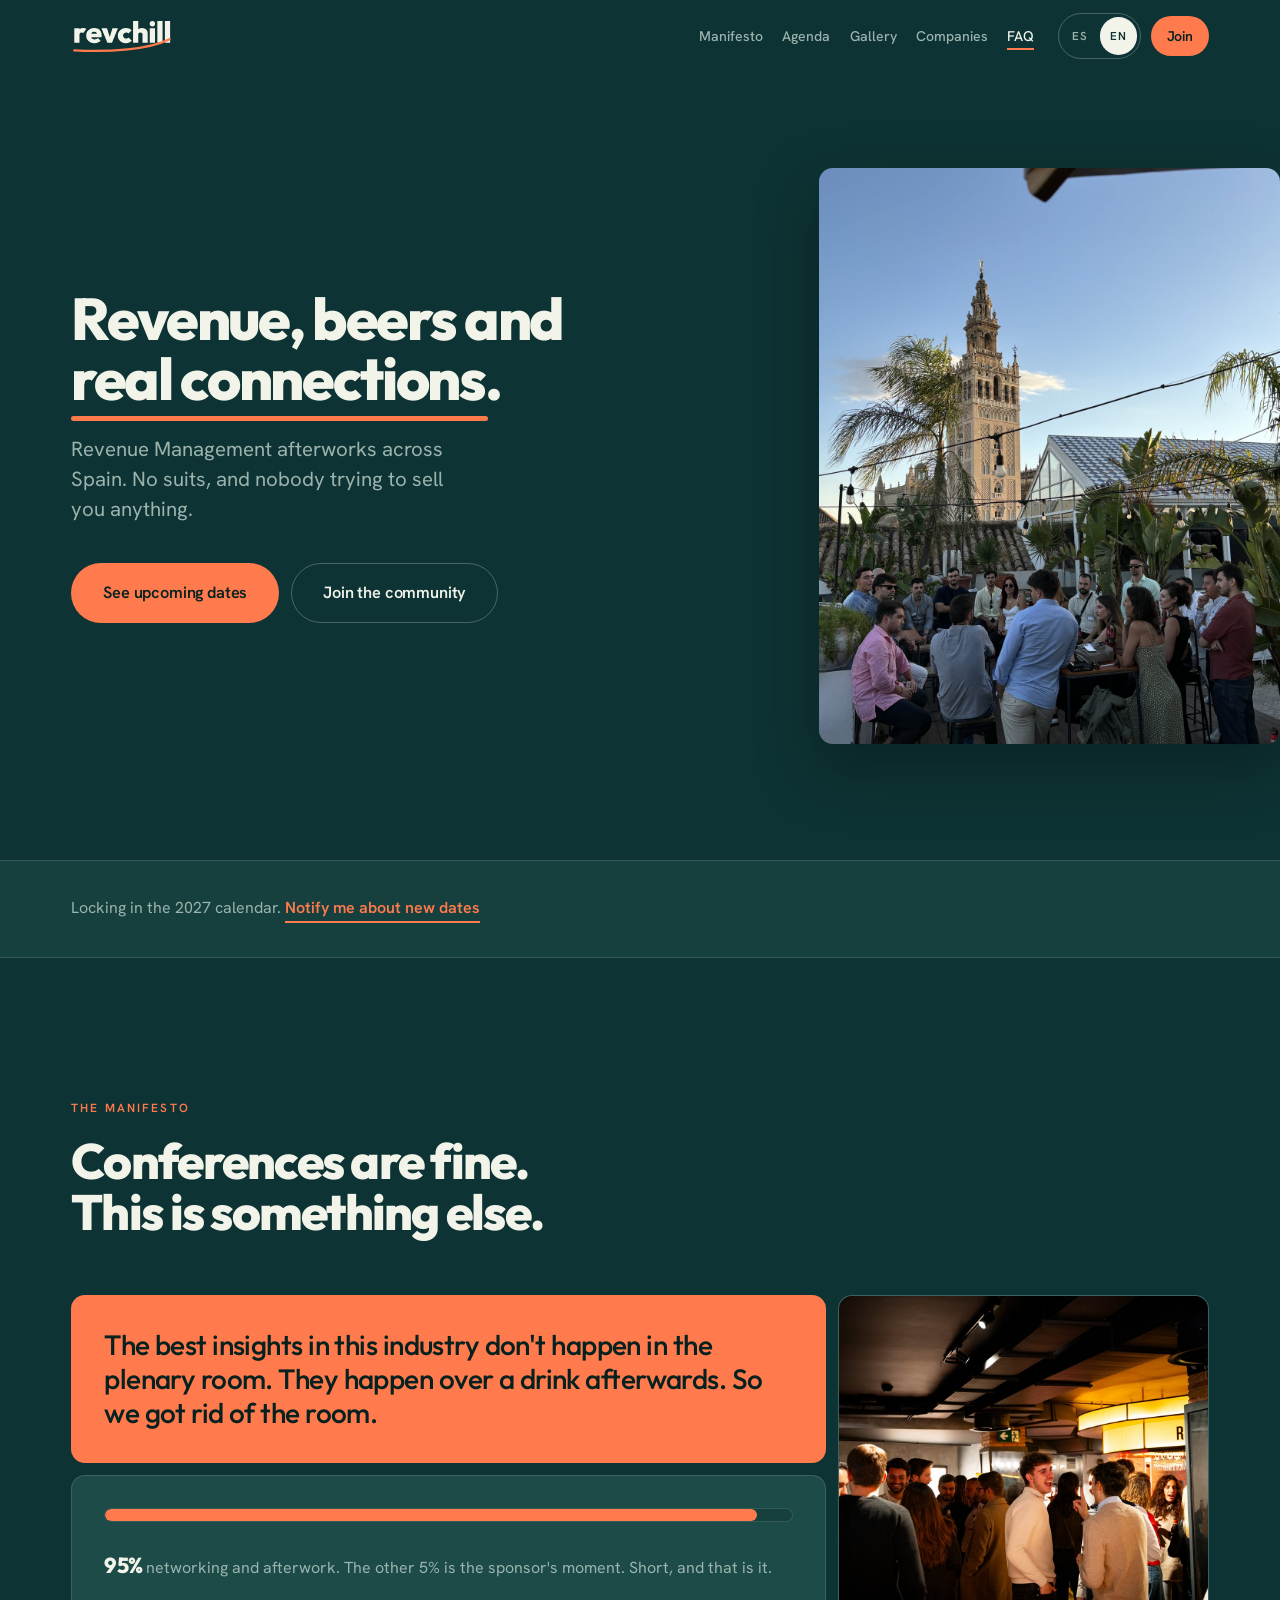
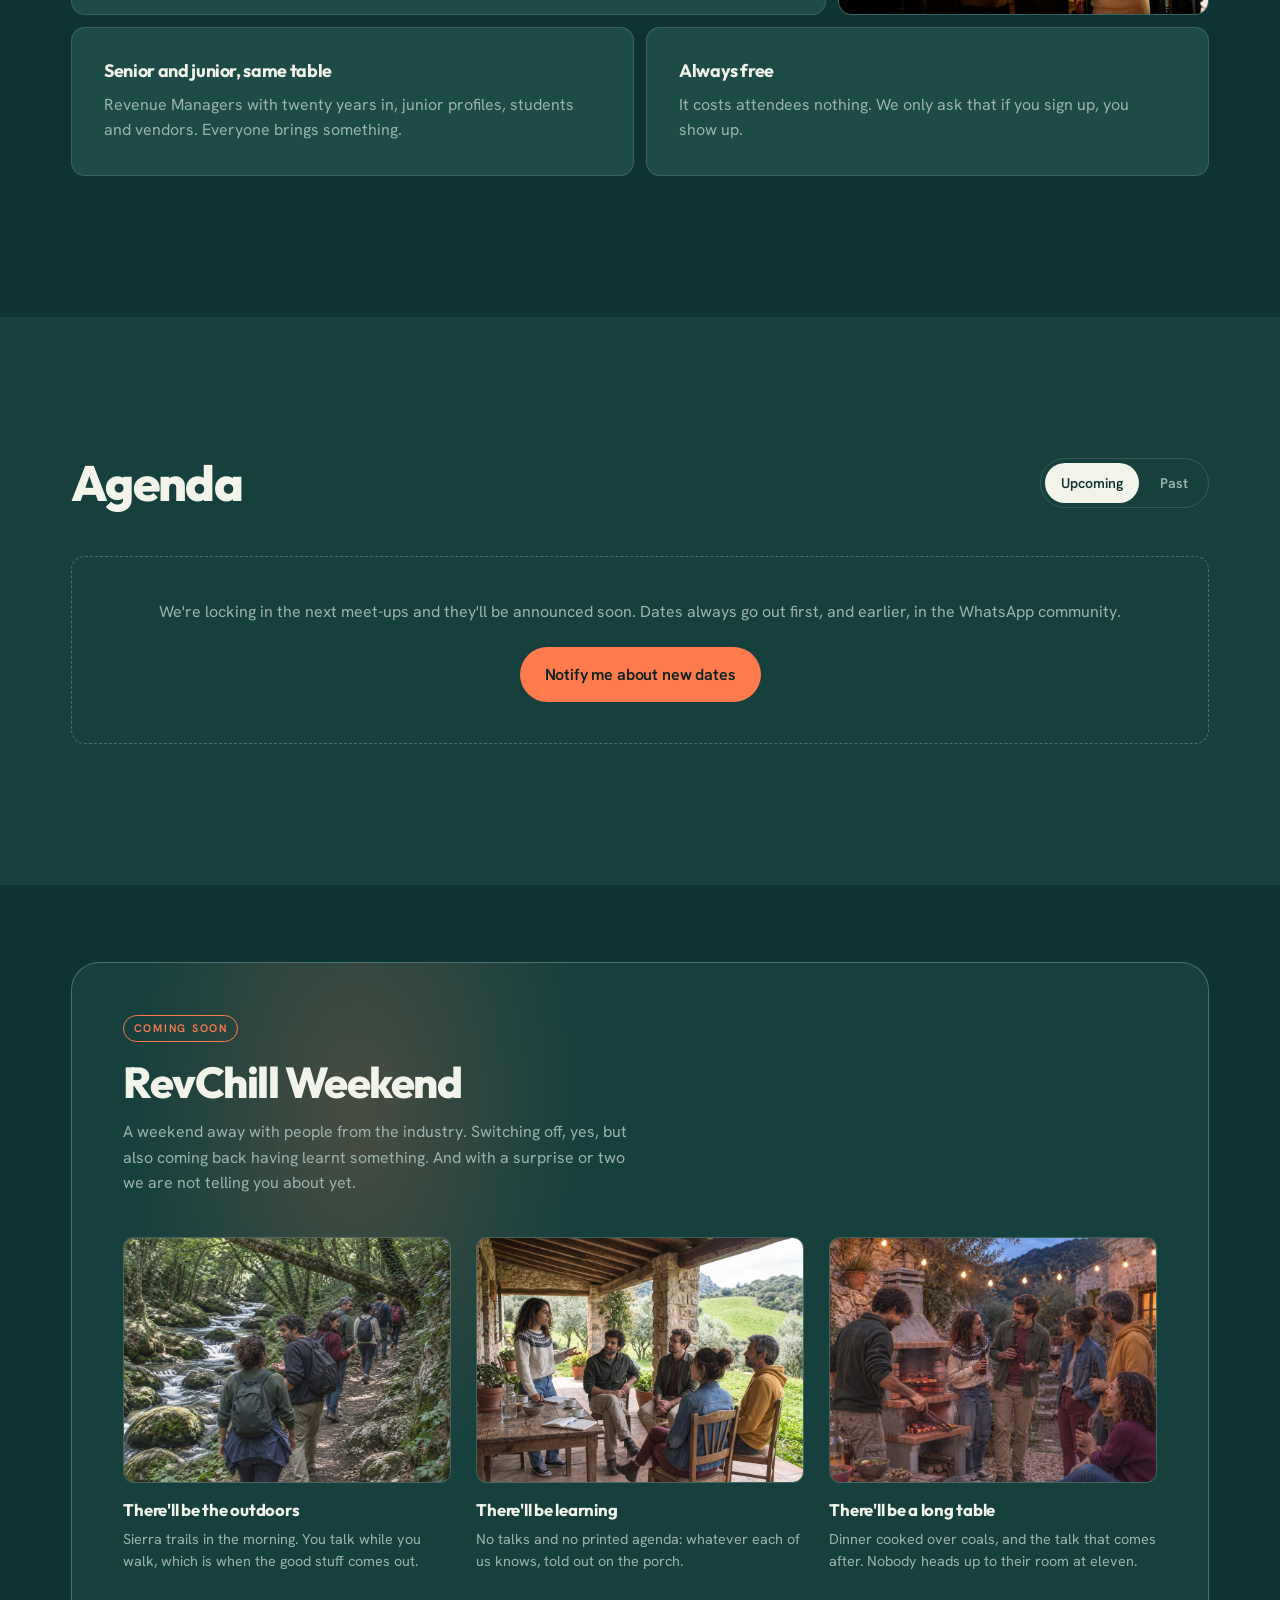
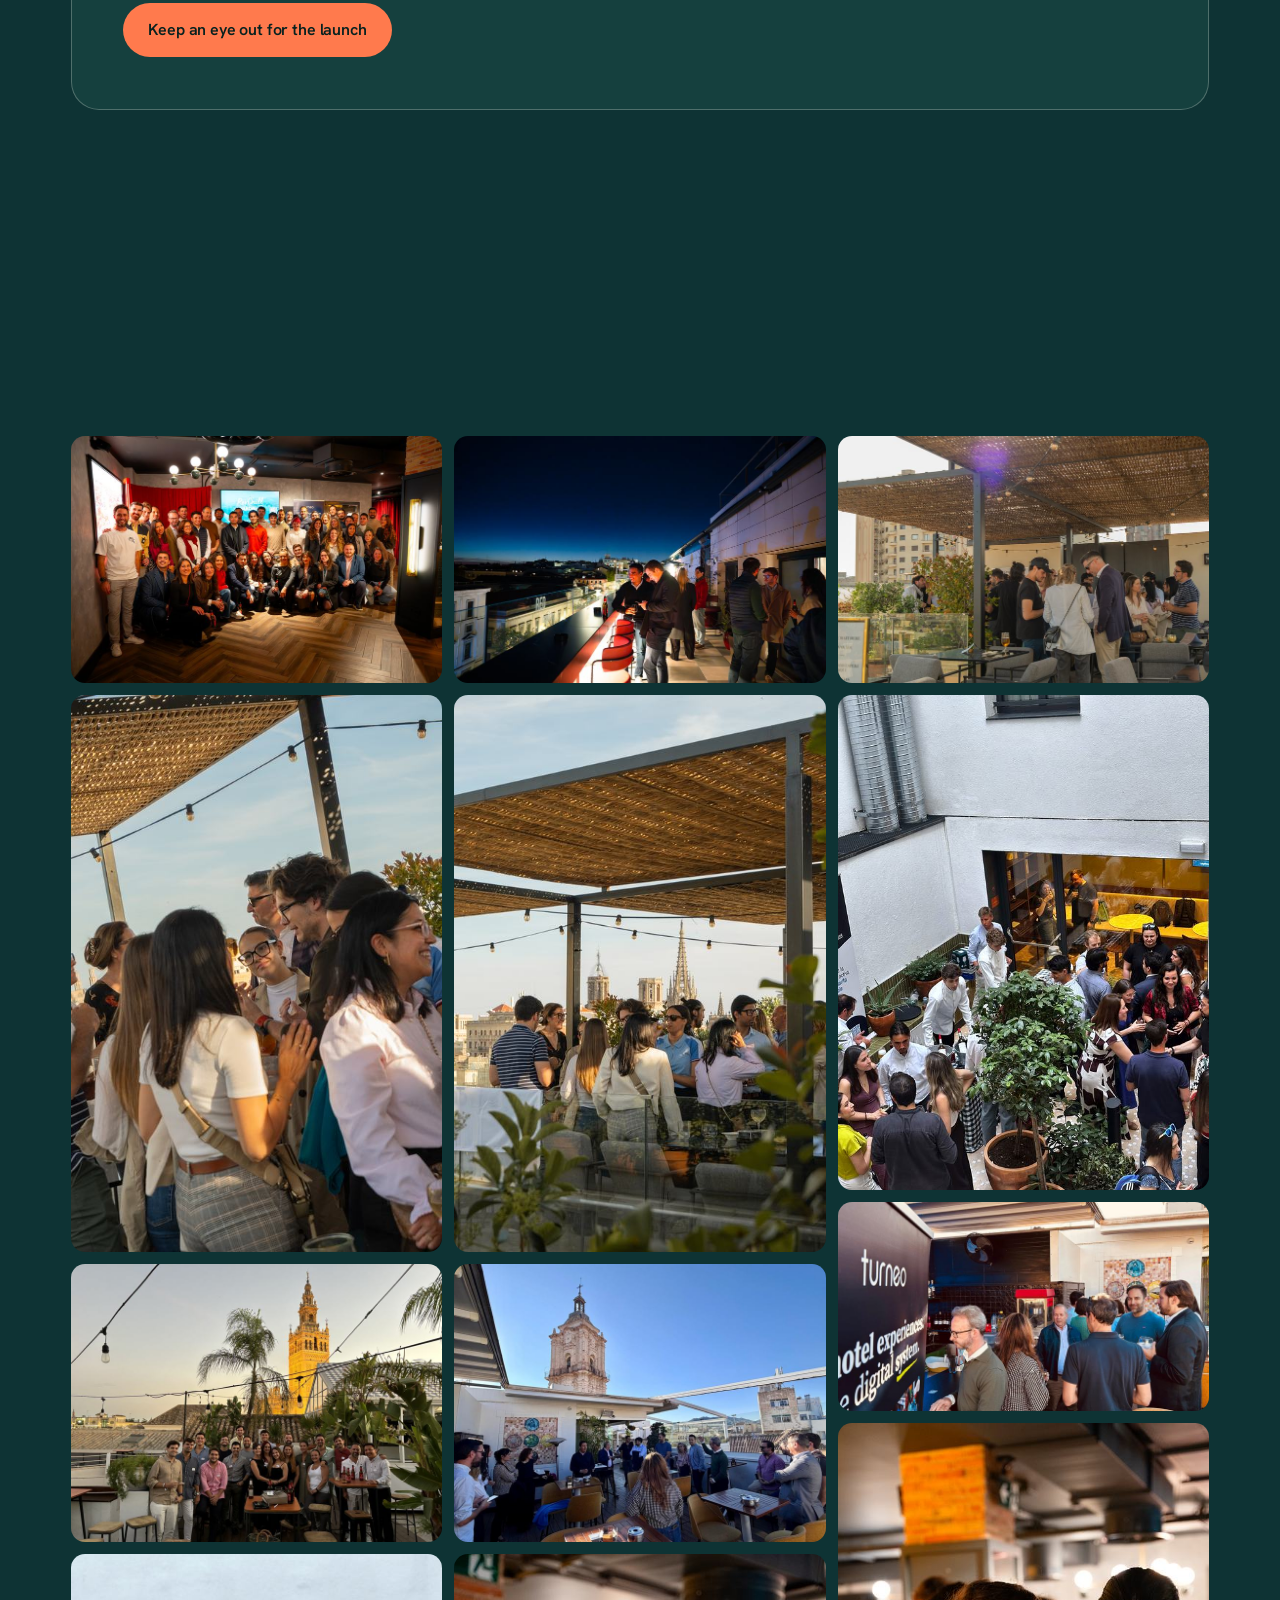
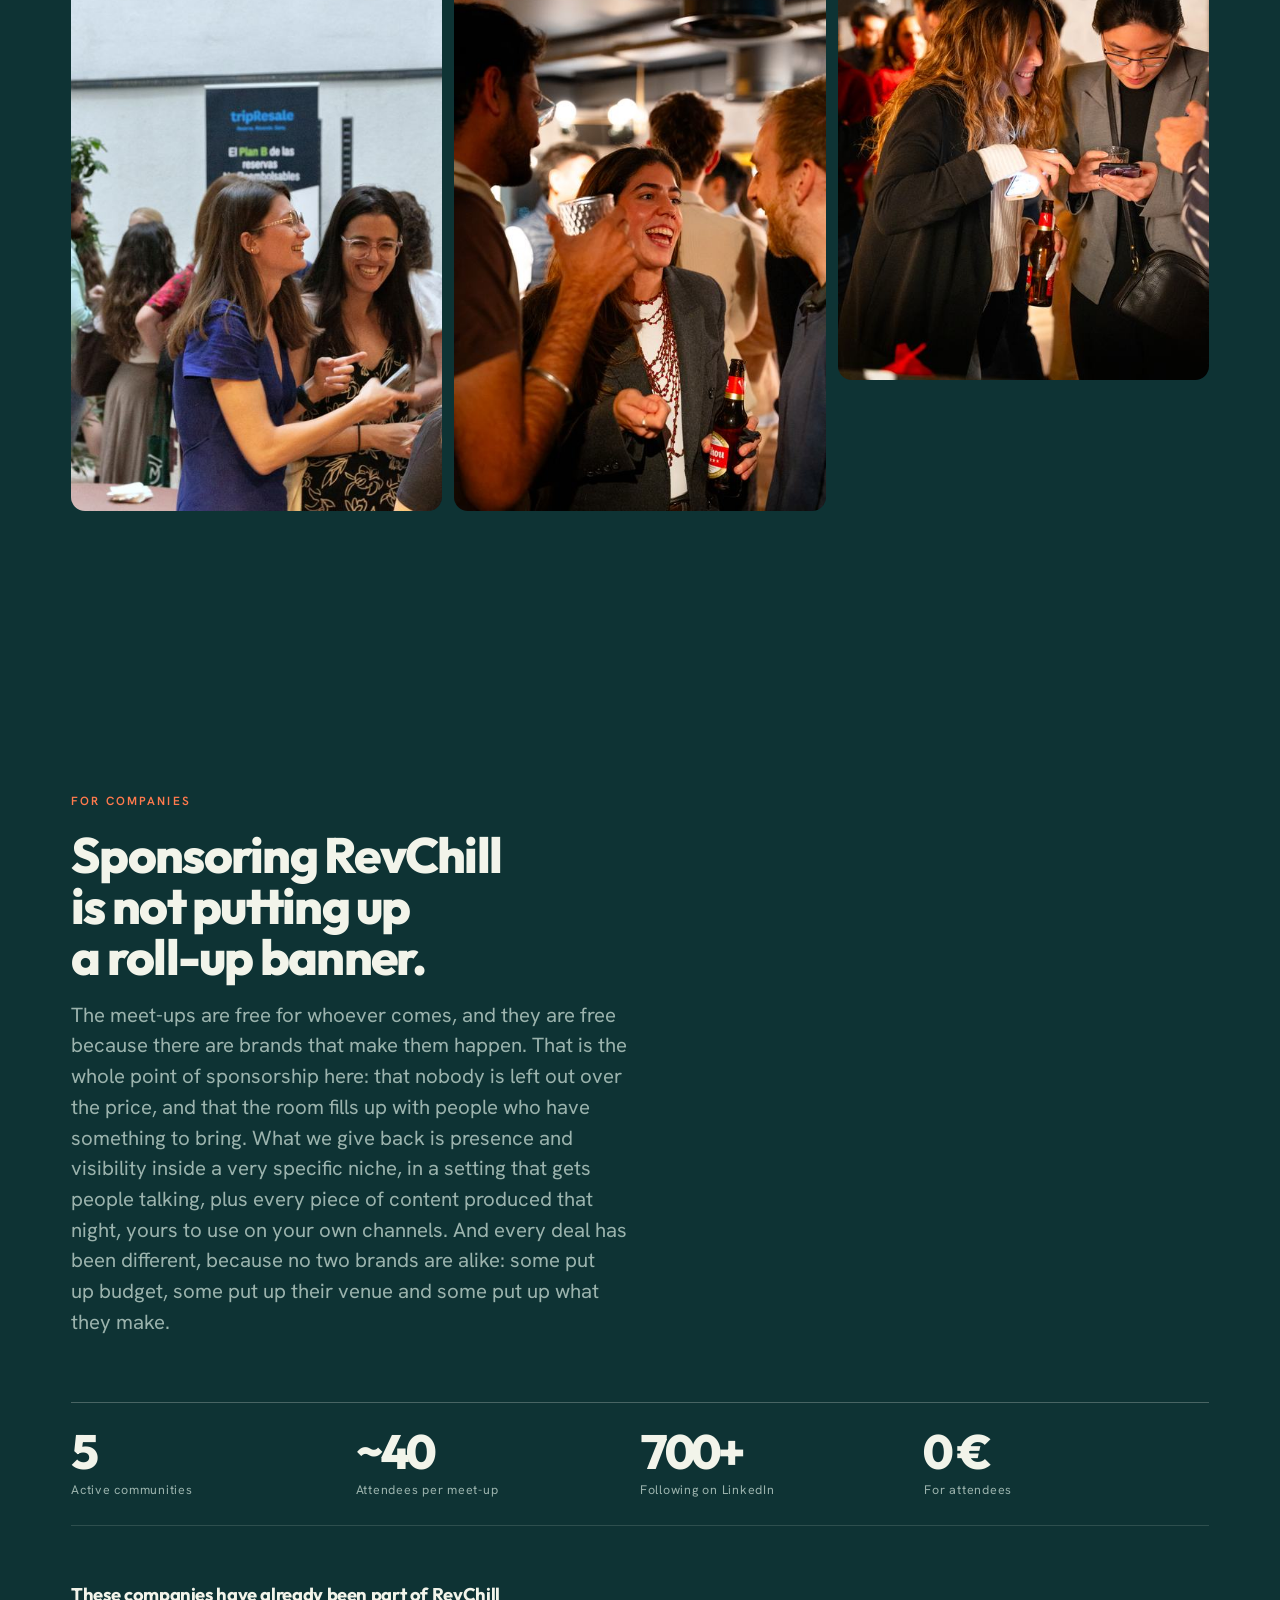
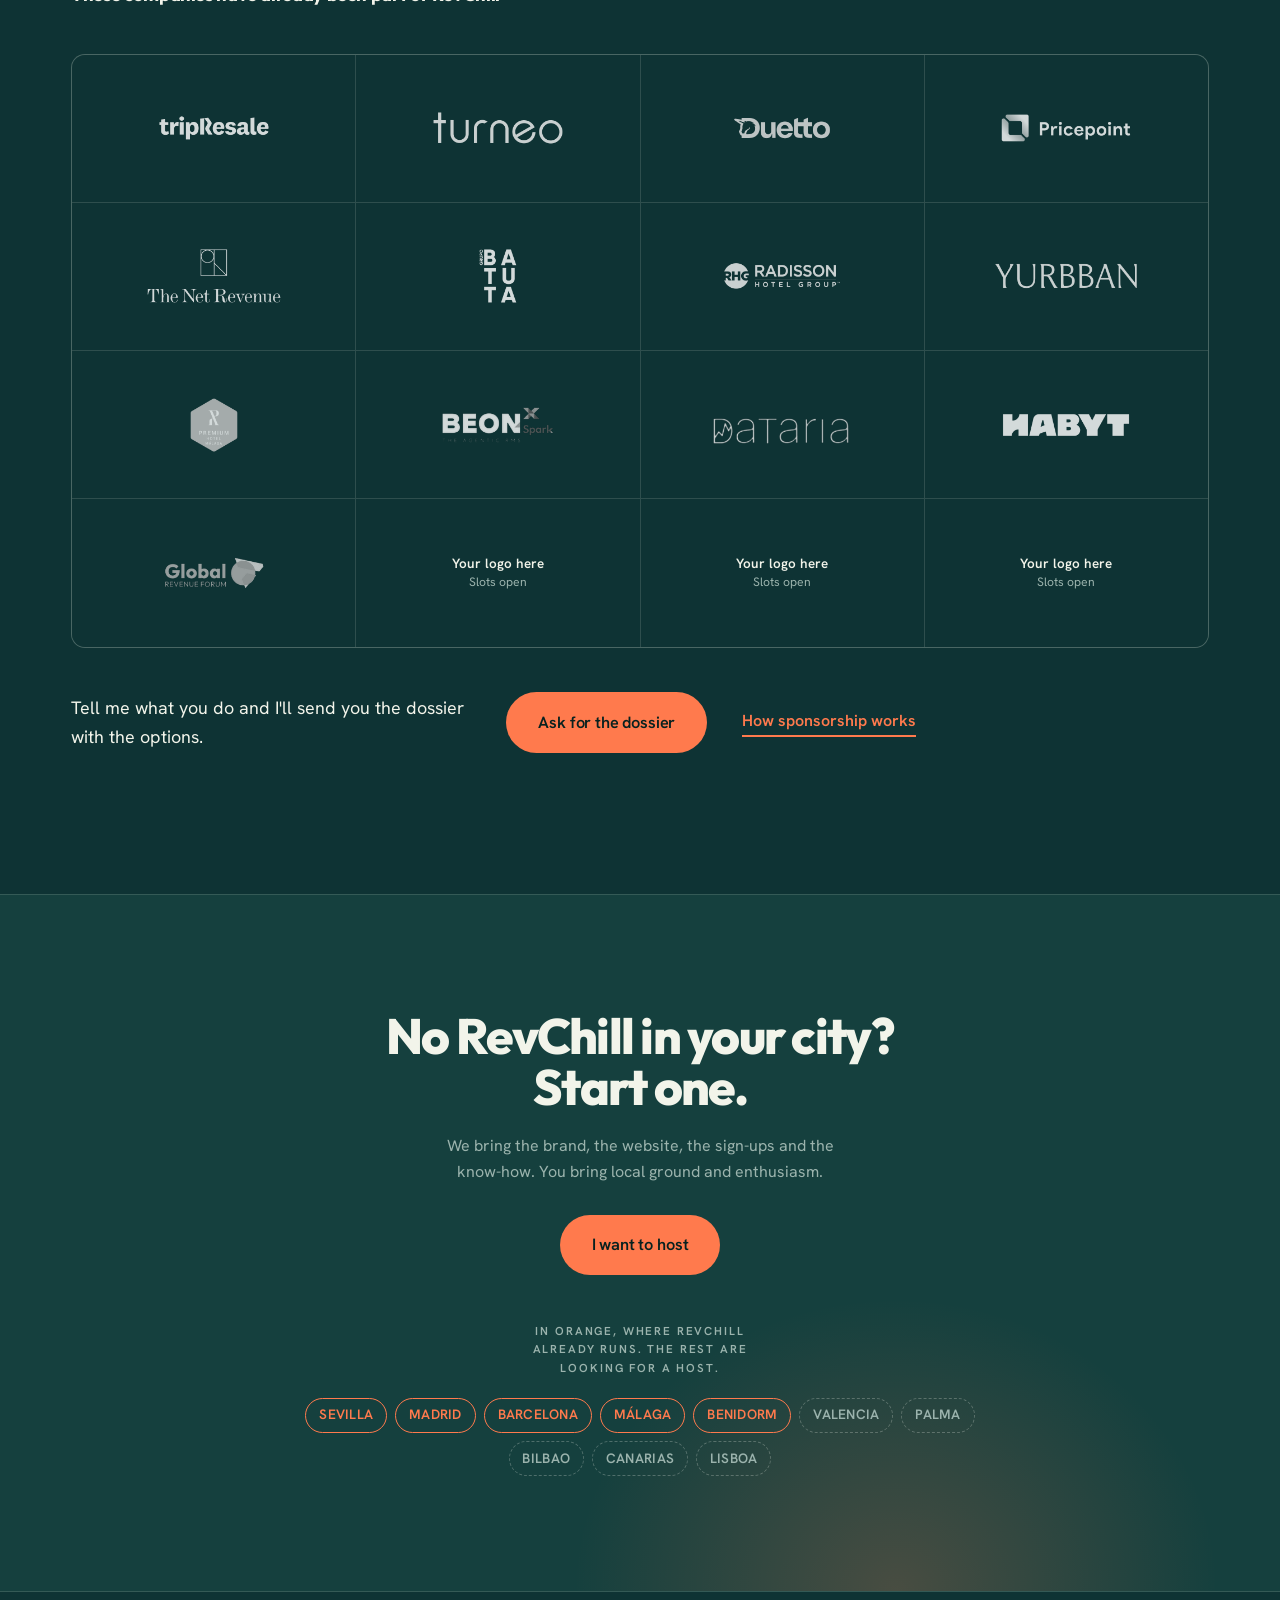
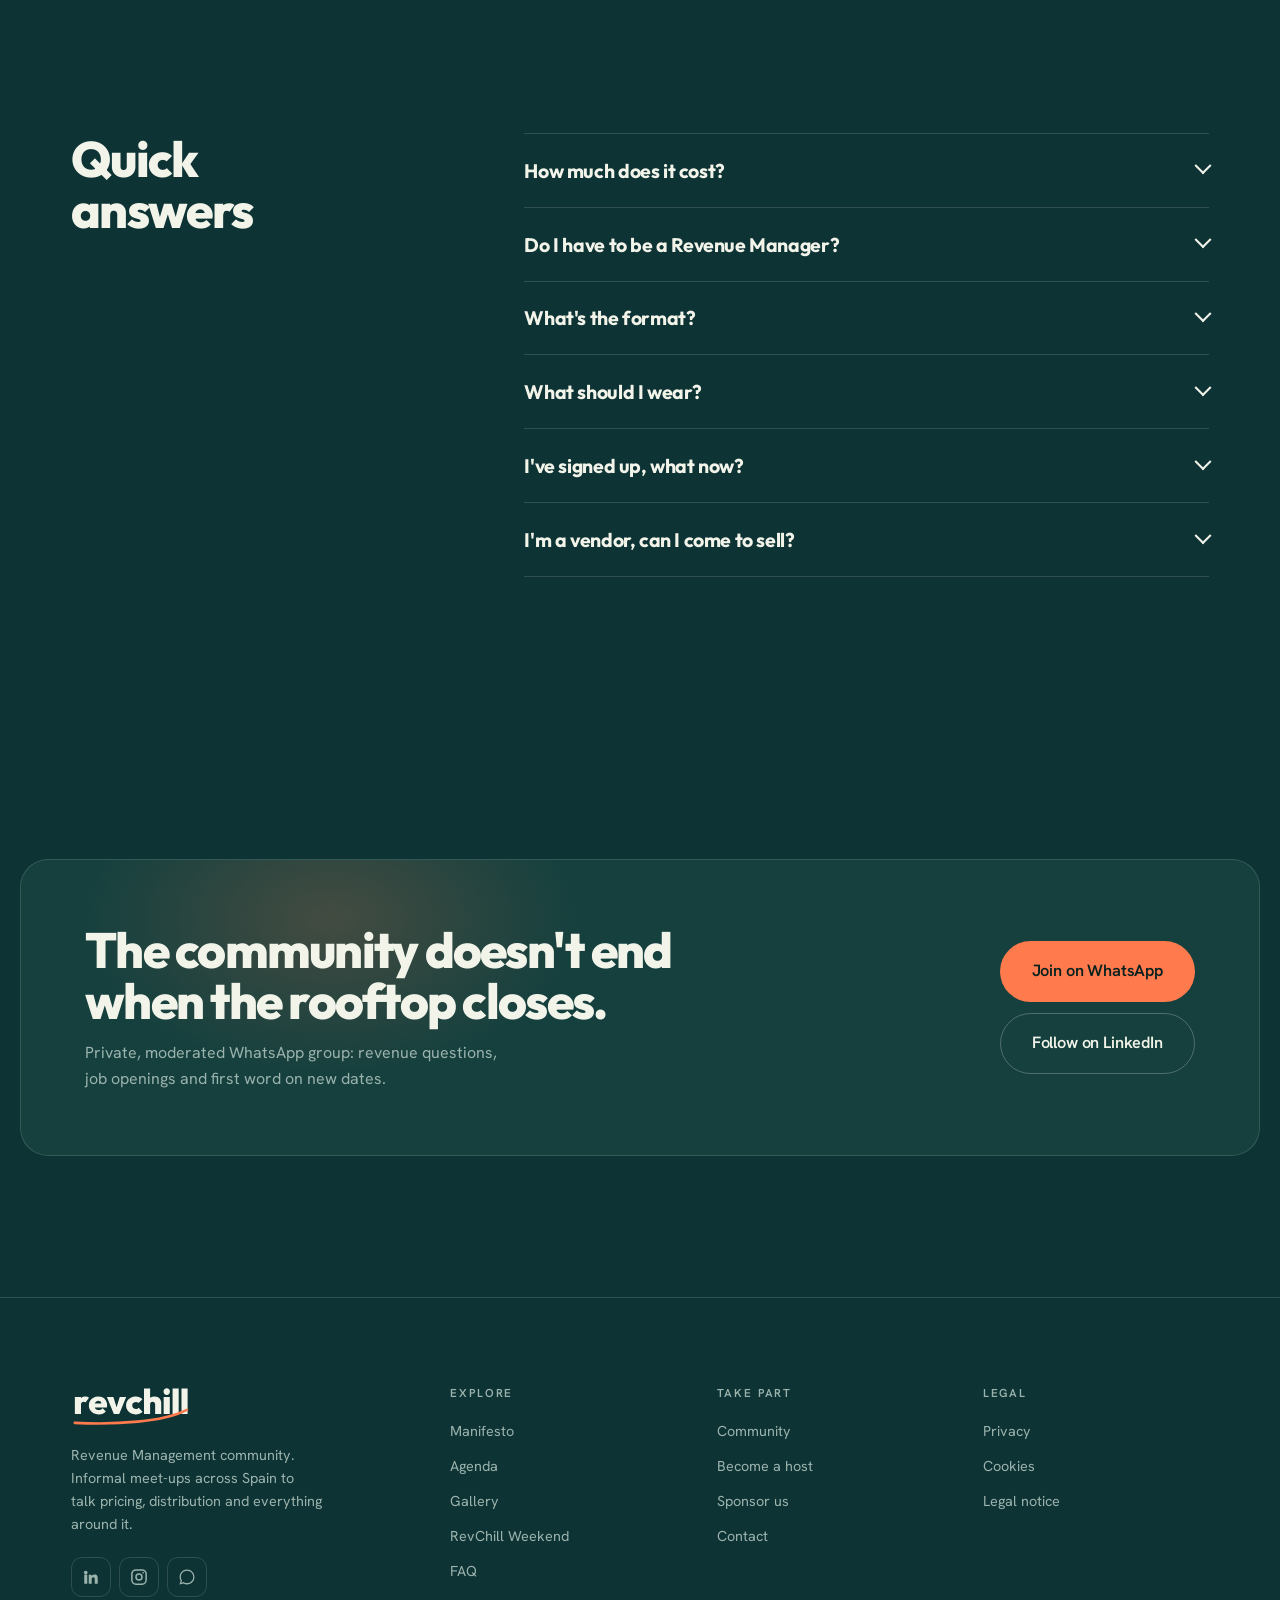
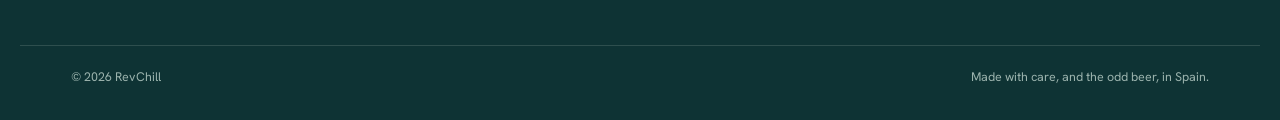
==== commit c57e54df: "Add legal pages, sponsorship, local fonts, and sponsor logos. Refresh partners/weekend content and s" ====
--- a/index.html
+++ b/index.html
@@ -6,22 +6,20 @@
 <title>RevChill</title>
 <meta name="description" content="Comunidad de Revenue Management. Afterworks informales por toda España. Entrada gratuita, plazas limitadas.">
 <meta name="theme-color" content="#0E3334">
-<link rel="canonical" href="https://revchill.club/">
+<link rel="canonical" href="https://revchill.co/">
 <meta property="og:type" content="website">
 <meta property="og:locale" content="es_ES">
 <meta property="og:site_name" content="RevChill">
 <meta property="og:title" content="RevChill">
 <meta property="og:description" content="Afterworks de Revenue Management por toda España. Sin traje y sin que nadie te venda nada.">
-<meta property="og:image" content="https://revchill.club/assets/img/og.jpg">
+<meta property="og:image" content="https://revchill.co/assets/img/og.jpg">
 <meta property="og:image:width" content="1200">
 <meta property="og:image:height" content="630">
-<meta property="og:url" content="https://revchill.club/">
+<meta property="og:url" content="https://revchill.co/">
 <meta name="twitter:card" content="summary_large_image">
 <link rel="icon" href="assets/img/favicon.svg" type="image/svg+xml">
 <link rel="apple-touch-icon" href="assets/img/apple-touch-icon.png">
-<link rel="preconnect" href="https://fonts.googleapis.com">
-<link rel="preconnect" href="https://fonts.gstatic.com" crossorigin>
-<link href="https://fonts.googleapis.com/css2?family=Outfit:wght@500;700;800&family=Hanken+Grotesk:wght@400;500;600&display=swap" rel="stylesheet">
+<link rel="stylesheet" href="assets/css/fonts.css">
 <link rel="stylesheet" href="assets/css/app.css">
 
 <script type="application/ld+json">
@@ -29,10 +27,10 @@
  {
   "@context": "https://schema.org",
   "@type": "Organization",
-  "@id": "https://revchill.club/#org",
+  "@id": "https://revchill.co/#org",
   "name": "RevChill",
-  "url": "https://revchill.club/",
-  "logo": "https://revchill.club/assets/img/logo/png/revchill-logo-1600.png",
+  "url": "https://revchill.co/",
+  "logo": "https://revchill.co/assets/img/logo/png/revchill-logo-1600.png",
   "description": "Comunidad de Revenue Management. Encuentros informales en España para hablar de precios, distribución y estrategia hotelera.",
   "areaServed": {
    "@type": "Country",
@@ -52,24 +50,24 @@
   ],
   "sameAs": [
    "https://www.linkedin.com/company/revchill/",
-   "https://www.instagram.com/revchill.club/"
+   "https://www.instagram.com/revchill.co/"
   ]
  },
  {
   "@context": "https://schema.org",
   "@type": "WebSite",
-  "@id": "https://revchill.club/#site",
-  "url": "https://revchill.club/",
+  "@id": "https://revchill.co/#site",
+  "url": "https://revchill.co/",
   "name": "RevChill",
   "inLanguage": "es-ES",
   "publisher": {
-   "@id": "https://revchill.club/#org"
+   "@id": "https://revchill.co/#org"
   }
  },
  {
   "@context": "https://schema.org",
   "@type": "FAQPage",
-  "@id": "https://revchill.club/#faq",
+  "@id": "https://revchill.co/#faq",
   "mainEntity": [
    {
     "@type": "Question",
@@ -214,19 +212,42 @@
 <!-- ============ 4b. WEEKEND HACK (teaser) ============ -->
 <section class="sec sec--slim" id="weekend">
   <div class="wrap">
-    <div class="promo">
+    <div class="promo promo--solo">
       <div class="promo__body">
         <p class="promo__badge" data-i18n="wk.badge">Muy pronto</p>
-        <h2 class="promo__name" data-i18n="wk.name">RevChill Weekend Hack</h2>
+        <h2 class="promo__name" data-i18n="wk.name">RevChill Weekend</h2>
         <p class="promo__line" data-i18n="wk.teaser">Un fin de semana fuera con gente del sector. Desconectar, sí, pero también volver con cosas aprendidas. Y con alguna sorpresa que todavía no vamos a contar.</p>
-        <div class="promo__duo">
-          <div><b data-i18n="wk.d1t">Vuelves sabiendo más</b><span data-i18n="wk.d1d">Sin ponencias y sin agenda impresa.</span></div>
-          <div><b data-i18n="wk.d2t">Vuelves con gente</b><span data-i18n="wk.d2d">Monte, cena larga y sobremesa.</span></div>
-        </div>
+
+        <!-- Los tres planes. En cuanto haya fotos, cada <figure> recibe su
+             <img> dentro de .plan__shot y el bloque queda montado sin tocar
+             nada más. Mientras tanto el degradado hace de marcador y el texto
+             sigue contando el plan, que es lo que de verdad importa aquí. -->
+        <ul class="plans">
+          <li class="plan">
+            <div class="plan__shot"><img src="assets/img/weekend/ruta.jpg" width="900" height="675"
+              loading="lazy" decoding="async"
+              alt="Grupo caminando en fila por un sendero junto a un río entre árboles, uno de ellos girado hablando con quien viene detrás"></div>
+            <b data-i18n="wk.p1t">Habrá naturaleza</b>
+            <span data-i18n="wk.p1d">Rutas de sierra por la mañana. Se habla mientras se anda, que es cuando salen las cosas.</span>
+          </li>
+          <li class="plan">
+            <div class="plan__shot"><img src="assets/img/weekend/porche.jpg" width="900" height="675"
+              loading="lazy" decoding="async"
+              alt="Mujer de pie explicando algo junto a una mesa de madera en el porche de una casa de campo, con cuatro personas sentadas escuchando y la sierra al fondo"></div>
+            <b data-i18n="wk.p2t">Habrá aprendizaje</b>
+            <span data-i18n="wk.p2d">Sin ponencias ni agenda impresa: lo que sabe cada uno, contado en el porche.</span>
+          </li>
+          <li class="plan">
+            <div class="plan__shot"><img src="assets/img/weekend/brasa.jpg" width="900" height="675"
+              loading="lazy" decoding="async"
+              alt="Grupo alrededor de una barbacoa al anochecer en el patio de una casa de piedra, con guirnalda de luces encendida"></div>
+            <b data-i18n="wk.p3t">Habrá sobremesa</b>
+            <span data-i18n="wk.p3d">Cena al fuego y la conversación que viene después. Nadie se va a su habitación a las once.</span>
+          </li>
+        </ul>
+
         <a class="btn promo__btn" data-js="whatsapp" data-i18n="wk.more">Estate atento al lanzamiento</a>
       </div>
-      <figure class="promo__shot ph"><img src="assets/img/weekend.jpg" width="900" height="1200"
-        loading="lazy" alt="Asistentes de RevChill sentados en corro al aire libre al atardecer"></figure>
     </div>
   </div>
 </section>
@@ -262,7 +283,7 @@
   <div class="wrap">
     <p class="eyebrow" data-i18n="biz.eyebrow">Para empresas</p>
     <h2 class="h-sec h-sec--wide" data-i18n="biz.title">Patrocinar RevChill no es poner un roll-up.</h2>
-    <p class="lead" data-i18n="biz.lead">Los encuentros son gratuitos para quien viene, y lo son porque hay marcas que los hacen posibles. A cambio no damos un stand ni una lista de leads fría: damos cuarenta profesionales del sector sin prisa y con ganas de hablar, y todo el material de la noche para que lo uses donde quieras. Cada acuerdo ha sido distinto, porque no hay dos marcas iguales: hay quien pone presupuesto, quien pone su espacio y quien pone lo que fabrica.</p>
+    <p class="lead" data-i18n="biz.lead">Los encuentros son gratuitos para quien viene, y lo son porque hay marcas que los hacen posibles. Lo que damos a cambio es presencia y visibilidad en un nicho muy concreto, en un ambiente que invita a hablar, y todo el contenido que se genera esa noche para que lo uses en tus redes. Cada acuerdo ha sido distinto, porque no hay dos marcas iguales: hay quien pone presupuesto, quien pone su espacio y quien pone lo que fabrica.</p>
 
     <dl class="stats" id="stats"></dl>
 
@@ -272,6 +293,7 @@
     <p class="biz__cta">
       <span data-i18n="biz.askD">Dime a qué te dedicas y te mando el dossier con las opciones.</span>
       <a class="btn btn--lg" data-js="sponsor-dossier" data-i18n="biz.askB">Pedir el dossier</a>
+      <a class="link" href="patrocinio.html" data-i18n="biz.more">Cómo funciona el patrocinio</a>
     </p>
   </div>
 </section>
@@ -335,14 +357,14 @@
       <a href="#manifiesto" data-i18n="nav.manifesto">Manifiesto</a>
       <a href="#agenda" data-i18n="nav.agenda">Agenda</a>
       <a href="#galeria" data-i18n="nav.gallery">Galería</a>
-      <a href="#weekend" data-i18n="wk.name">RevChill Weekend Hack</a>
+      <a href="#weekend" data-i18n="wk.name">RevChill Weekend</a>
       <a href="#faq" data-i18n="nav.faq">FAQ</a>
     </nav>
     <nav class="foot__col">
       <h3 data-i18n="ft.take">Participar</h3>
       <a data-js="whatsapp" data-i18n="ft.community">Comunidad</a>
       <a href="#host" data-i18n="ft.host">Ser host</a>
-      <a href="#empresas" data-i18n="ft.sponsor">Patrocinar</a>
+      <a href="patrocinio.html" data-i18n="ft.sponsor">Patrocinar</a>
       <a data-js="mailto" data-i18n="ft.contact">Contacto</a>
     </nav>
     <nav class="foot__col">
--- a/assets/css/fonts.css
+++ b/assets/css/fonts.css
@@ -0,0 +1,103 @@
+/* Tipografías servidas desde el propio dominio.
+   Antes venían de fonts.googleapis.com, lo que enviaba la IP de cada
+   visitante a Google en cada carga. Sirviéndolas desde aquí, la web no
+   hace ni una sola petición a terceros: por eso la página de cookies
+   puede decir que no hay rastreo sin letra pequeña.
+   Outfit y Hanken Grotesk son SIL Open Font License 1.1. */
+
+@font-face{
+  font-family:'Outfit';
+  font-style:normal;
+  font-weight:500;
+  font-display:swap;
+  src:url('../fonts/outfit-latin-500-normal.woff2') format('woff2');
+  unicode-range:U+0000-00FF,U+0131,U+0152-0153,U+02BB-02BC,U+02C6,U+02DA,U+02DC,U+0304,U+0308,U+0329,U+2000-206F,U+20AC,U+2122,U+2191,U+2193,U+2212,U+2215,U+FEFF,U+FFFD;
+}
+@font-face{
+  font-family:'Outfit';
+  font-style:normal;
+  font-weight:500;
+  font-display:swap;
+  src:url('../fonts/outfit-latin-ext-500-normal.woff2') format('woff2');
+  unicode-range:U+0100-02BA,U+02BD-02C5,U+02C7-02CC,U+02CE-02D7,U+02DD-02FF,U+0304,U+0308,U+0329,U+1D00-1DBF,U+1E00-1E9F,U+1EF2-1EFF,U+2020,U+20A0-20AB,U+20AD-20C0,U+2113,U+2C60-2C7F,U+A720-A7FF;
+}
+@font-face{
+  font-family:'Outfit';
+  font-style:normal;
+  font-weight:700;
+  font-display:swap;
+  src:url('../fonts/outfit-latin-700-normal.woff2') format('woff2');
+  unicode-range:U+0000-00FF,U+0131,U+0152-0153,U+02BB-02BC,U+02C6,U+02DA,U+02DC,U+0304,U+0308,U+0329,U+2000-206F,U+20AC,U+2122,U+2191,U+2193,U+2212,U+2215,U+FEFF,U+FFFD;
+}
+@font-face{
+  font-family:'Outfit';
+  font-style:normal;
+  font-weight:700;
+  font-display:swap;
+  src:url('../fonts/outfit-latin-ext-700-normal.woff2') format('woff2');
+  unicode-range:U+0100-02BA,U+02BD-02C5,U+02C7-02CC,U+02CE-02D7,U+02DD-02FF,U+0304,U+0308,U+0329,U+1D00-1DBF,U+1E00-1E9F,U+1EF2-1EFF,U+2020,U+20A0-20AB,U+20AD-20C0,U+2113,U+2C60-2C7F,U+A720-A7FF;
+}
+@font-face{
+  font-family:'Outfit';
+  font-style:normal;
+  font-weight:800;
+  font-display:swap;
+  src:url('../fonts/outfit-latin-800-normal.woff2') format('woff2');
+  unicode-range:U+0000-00FF,U+0131,U+0152-0153,U+02BB-02BC,U+02C6,U+02DA,U+02DC,U+0304,U+0308,U+0329,U+2000-206F,U+20AC,U+2122,U+2191,U+2193,U+2212,U+2215,U+FEFF,U+FFFD;
+}
+@font-face{
+  font-family:'Outfit';
+  font-style:normal;
+  font-weight:800;
+  font-display:swap;
+  src:url('../fonts/outfit-latin-ext-800-normal.woff2') format('woff2');
+  unicode-range:U+0100-02BA,U+02BD-02C5,U+02C7-02CC,U+02CE-02D7,U+02DD-02FF,U+0304,U+0308,U+0329,U+1D00-1DBF,U+1E00-1E9F,U+1EF2-1EFF,U+2020,U+20A0-20AB,U+20AD-20C0,U+2113,U+2C60-2C7F,U+A720-A7FF;
+}
+@font-face{
+  font-family:'Hanken Grotesk';
+  font-style:normal;
+  font-weight:400;
+  font-display:swap;
+  src:url('../fonts/hanken-grotesk-latin-400-normal.woff2') format('woff2');
+  unicode-range:U+0000-00FF,U+0131,U+0152-0153,U+02BB-02BC,U+02C6,U+02DA,U+02DC,U+0304,U+0308,U+0329,U+2000-206F,U+20AC,U+2122,U+2191,U+2193,U+2212,U+2215,U+FEFF,U+FFFD;
+}
+@font-face{
+  font-family:'Hanken Grotesk';
+  font-style:normal;
+  font-weight:400;
+  font-display:swap;
+  src:url('../fonts/hanken-grotesk-latin-ext-400-normal.woff2') format('woff2');
+  unicode-range:U+0100-02BA,U+02BD-02C5,U+02C7-02CC,U+02CE-02D7,U+02DD-02FF,U+0304,U+0308,U+0329,U+1D00-1DBF,U+1E00-1E9F,U+1EF2-1EFF,U+2020,U+20A0-20AB,U+20AD-20C0,U+2113,U+2C60-2C7F,U+A720-A7FF;
+}
+@font-face{
+  font-family:'Hanken Grotesk';
+  font-style:normal;
+  font-weight:500;
+  font-display:swap;
+  src:url('../fonts/hanken-grotesk-latin-500-normal.woff2') format('woff2');
+  unicode-range:U+0000-00FF,U+0131,U+0152-0153,U+02BB-02BC,U+02C6,U+02DA,U+02DC,U+0304,U+0308,U+0329,U+2000-206F,U+20AC,U+2122,U+2191,U+2193,U+2212,U+2215,U+FEFF,U+FFFD;
+}
+@font-face{
+  font-family:'Hanken Grotesk';
+  font-style:normal;
+  font-weight:500;
+  font-display:swap;
+  src:url('../fonts/hanken-grotesk-latin-ext-500-normal.woff2') format('woff2');
+  unicode-range:U+0100-02BA,U+02BD-02C5,U+02C7-02CC,U+02CE-02D7,U+02DD-02FF,U+0304,U+0308,U+0329,U+1D00-1DBF,U+1E00-1E9F,U+1EF2-1EFF,U+2020,U+20A0-20AB,U+20AD-20C0,U+2113,U+2C60-2C7F,U+A720-A7FF;
+}
+@font-face{
+  font-family:'Hanken Grotesk';
+  font-style:normal;
+  font-weight:600;
+  font-display:swap;
+  src:url('../fonts/hanken-grotesk-latin-600-normal.woff2') format('woff2');
+  unicode-range:U+0000-00FF,U+0131,U+0152-0153,U+02BB-02BC,U+02C6,U+02DA,U+02DC,U+0304,U+0308,U+0329,U+2000-206F,U+20AC,U+2122,U+2191,U+2193,U+2212,U+2215,U+FEFF,U+FFFD;
+}
+@font-face{
+  font-family:'Hanken Grotesk';
+  font-style:normal;
+  font-weight:600;
+  font-display:swap;
+  src:url('../fonts/hanken-grotesk-latin-ext-600-normal.woff2') format('woff2');
+  unicode-range:U+0100-02BA,U+02BD-02C5,U+02C7-02CC,U+02CE-02D7,U+02DD-02FF,U+0304,U+0308,U+0329,U+1D00-1DBF,U+1E00-1E9F,U+1EF2-1EFF,U+2020,U+20A0-20AB,U+20AD-20C0,U+2113,U+2C60-2C7F,U+A720-A7FF;
+}
--- a/assets/css/app.css
+++ b/assets/css/app.css
@@ -384,7 +384,10 @@
 .wall__c{background:var(--bg);aspect-ratio:5/2.6;display:grid;place-items:center;padding:1rem;
   transition:background-color .3s var(--ease)}
 .wall__c:hover{background:var(--surface)}
-.wall__c img{max-height:40px;width:auto;filter:grayscale(1);opacity:.8;transition:filter .3s,opacity .3s}
+/* 40px dejaba ilegible cualquier logo que no fuera de una sola línea.
+   Se sube a 56 en escritorio y baja solo en pantallas estrechas. */
+.wall__c img{max-height:clamp(40px,6.5vw,56px);width:auto;
+  filter:grayscale(1);opacity:.82;transition:filter .3s,opacity .3s}
 .wall__c:hover img{filter:none;opacity:1}
 .wall__slot{text-align:center;font-size:.76rem;color:var(--fg-dim);line-height:1.4}
 .wall__slot b{display:block;color:var(--fg);font-weight:600;font-size:.84rem}
@@ -392,7 +395,7 @@
    Ocupar la fila completa (y no dos huecos) evita que queden celdas
    huérfanas al cambiar el nº de columnas en cada breakpoint. */
 .wall__c--big{grid-column:1 / -1;aspect-ratio:auto;min-height:clamp(96px,11vw,132px)}
-.wall__c--big img{max-height:clamp(44px,5vw,64px);filter:none;opacity:1}
+.wall__c--big img{max-height:clamp(56px,6.5vw,84px);filter:none;opacity:1}
 @media (max-width:860px){.wall{grid-template-columns:repeat(3,1fr)}}
 @media (max-width:520px){.wall{grid-template-columns:repeat(2,1fr)}}
 
@@ -627,3 +630,161 @@
   .lnav__back span:not([aria-hidden]){position:absolute;width:1px;height:1px;overflow:hidden;clip:rect(0 0 0 0)}
   .lnav__back{font-size:1.1rem;padding-inline:.5rem}
 }
+
+
+/* =========================================================================
+   11. PÁGINA DE PATROCINIO
+   ========================================================================= */
+/* Comparación de los dos formatos. En escritorio son tres columnas con la
+   etiqueta a la izquierda; en móvil cada fila se convierte en un bloque con
+   las dos respuestas una encima de otra, que es lo único que se lee bien. */
+.cmp{margin-top:clamp(2.2rem,4vw,3rem);border-top:1px solid var(--line-2)}
+.cmp__head,.cmp__row{display:grid;gap:1rem clamp(1rem,3vw,2.4rem);
+  grid-template-columns:minmax(0,.9fr) minmax(0,1fr) minmax(0,1fr);
+  padding:1rem 0;border-bottom:1px solid var(--line);align-items:baseline}
+.cmp__head{border-bottom:1px solid var(--line-2);padding-bottom:.9rem}
+.cmp__head b{font-family:var(--display);font-weight:700;font-size:1.02rem;letter-spacing:-.02em}
+.cmp__row span{color:var(--fg-dim);font-size:.88rem}
+.cmp__row b{font-weight:500;font-size:.98rem}
+.cmp__row b:last-child{color:var(--accent)}
+.cmp__note{margin-top:1.4rem;font-size:.9rem;color:var(--fg-dim);max-width:62ch}
+@media (max-width:720px){
+  .cmp__head{display:none}
+  .cmp__row{grid-template-columns:1fr;gap:.25rem;padding:1.1rem 0}
+  .cmp__row span{font-size:.76rem;letter-spacing:.1em;text-transform:uppercase;color:var(--accent)}
+  .cmp__row b::before{content:attr(data-eq) " ";color:var(--fg-dim);font-weight:400}
+  .cmp__row b:nth-of-type(1)::before{content:"Afterwork · "}
+  .cmp__row b:nth-of-type(2)::before{content:"Weekend · "}
+}
+
+/* Rejilla de tarjetas de texto, para "lo que te llevas" y "lo que no" */
+.cards{display:grid;gap:1px;background:var(--line);border:1px solid var(--line);
+  border-radius:var(--r);overflow:hidden;margin-top:clamp(2.2rem,4vw,3rem)}
+@media (min-width:640px){.cards{grid-template-columns:repeat(2,1fr)}}
+@media (min-width:1000px){.cards{grid-template-columns:repeat(3,1fr)}}
+.cards > div{background:var(--bg);padding:clamp(1.3rem,2.4vw,1.8rem)}
+.sec--tint .cards > div{background:var(--surface)}
+.cards b{display:block;font-family:var(--display);font-weight:700;font-size:1rem;
+  letter-spacing:-.015em;margin-bottom:.45rem}
+.cards span{display:block;color:var(--fg-dim);font-size:.93rem}
+
+/* En esta página el muro va dentro de una sección teñida */
+#wall{margin-top:clamp(2.2rem,4vw,3rem)}
+
+/* ======================================================================
+   12. PÁGINAS LEGALES
+   Texto largo y sin adornos: lo que importa aquí es que se lea de un
+   tirón y que cada apartado se pueda citar. Columna estrecha, jerarquía
+   clara y nada de columnas ni cajas de color que compitan con el texto.
+   ====================================================================== */
+.lgl{padding-block:calc(72px + clamp(3rem,7vw,5.5rem)) var(--sec-y)}
+.lgl .wrap{max-width:46rem}
+.lgl h1{font-family:var(--ff-head);font-weight:800;letter-spacing:-.03em;
+  font-size:clamp(2.1rem,5vw,3.1rem);line-height:1.05;text-wrap:balance}
+.lgl__date{color:var(--fg-dim);font-size:.93rem;margin-top:1rem}
+.lgl__intro{margin-top:1.6rem;font-size:clamp(1.02rem,1.4vw,1.15rem);color:var(--fg-dim);line-height:1.6}
+
+/* El índice: en un texto legal la gente casi nunca lee de arriba abajo,
+   viene buscando un apartado concreto. */
+.lgl__toc{margin-top:2.4rem;padding:1.2rem 1.4rem;border:1px solid var(--line);border-radius:var(--r);
+  background:color-mix(in srgb,var(--fg) 3%,transparent)}
+.lgl__toc h2{font-family:var(--ff-head);font-size:.82rem;text-transform:uppercase;letter-spacing:.12em;
+  color:var(--fg-dim);font-weight:600;margin-bottom:.8rem}
+.lgl__toc ol{list-style:none;counter-reset:t;display:grid;gap:.45rem}
+.lgl__toc li{counter-increment:t;display:flex;gap:.6rem;font-size:.97rem}
+.lgl__toc li::before{content:counter(t) ".";color:var(--fg-dim);font-variant-numeric:tabular-nums;min-width:1.4em}
+.lgl__toc a{color:var(--fg);text-decoration:none;border-bottom:1px solid transparent}
+.lgl__toc a:hover{border-bottom-color:var(--accent)}
+
+.lgl section{margin-top:clamp(2.6rem,5vw,3.6rem);scroll-margin-top:90px}
+.lgl h2.lgl__h{font-family:var(--ff-head);font-weight:700;letter-spacing:-.02em;
+  font-size:clamp(1.3rem,2.4vw,1.65rem);line-height:1.2;padding-top:1.4rem;border-top:1px solid var(--line)}
+.lgl h3{font-family:var(--ff-head);font-weight:600;font-size:1.03rem;margin-top:1.8rem;letter-spacing:-.01em}
+.lgl p,.lgl li{line-height:1.65;color:var(--fg-dim)}
+.lgl p{margin-top:1rem;text-wrap:pretty}
+.lgl ul{margin-top:1rem;padding-left:1.1rem;display:grid;gap:.6rem}
+.lgl li::marker{color:var(--accent)}
+.lgl a{color:var(--fg);text-underline-offset:3px;text-decoration-color:color-mix(in srgb,var(--accent) 60%,transparent)}
+.lgl b,.lgl strong{color:var(--fg);font-weight:600}
+
+/* Ficha de datos identificativos: pares etiqueta/valor, no una tabla. */
+.lgl__id{margin-top:1.4rem;display:grid;gap:.1rem;border:1px solid var(--line);border-radius:var(--r);overflow:hidden}
+.lgl__id div{display:grid;grid-template-columns:1fr;gap:.15rem;padding:.85rem 1.1rem;
+  background:color-mix(in srgb,var(--fg) 3%,transparent)}
+.lgl__id dt{font-size:.78rem;text-transform:uppercase;letter-spacing:.1em;color:var(--fg-dim);font-weight:600}
+.lgl__id dd{color:var(--fg)}
+@media(min-width:560px){.lgl__id div{grid-template-columns:11rem 1fr;align-items:baseline;gap:1rem}}
+
+/* Hueco pendiente de rellenar. Se ve a propósito: más vale que cante
+   en la página que publicar un dato legal inventado. */
+.fill{display:inline-block;padding:.08em .45em;border-radius:.3em;font-weight:600;
+  background:#F2B33D;color:#1A1203;font-size:.92em}
+
+/* Aviso de cabecera (por ejemplo, que el texto solo está en español). */
+.lgl__note{margin-top:2rem;padding:.9rem 1.1rem;border-left:2px solid var(--accent);
+  background:color-mix(in srgb,var(--fg) 3%,transparent);border-radius:0 var(--r) var(--r) 0}
+.lgl__note p{margin-top:0;font-size:.93rem}
+
+.lgl__end{margin-top:clamp(3rem,6vw,4rem);padding-top:1.6rem;border-top:1px solid var(--line);
+  display:flex;flex-wrap:wrap;gap:.8rem 1.6rem;align-items:center}
+
+/* ======================================================================
+   13. LOS TRES PLANES DEL WEEKEND
+   Tríptico, no carrusel: en un carrusel la gente no pasa de la primera
+   diapositiva, así que esconderíamos dos de los tres planes que queremos
+   enseñar. Aquí se ven los tres de golpe. En móvil se convierte en una
+   tira que se arrastra con el dedo, con scroll-snap del navegador: sin
+   JavaScript, sin librería y con la inercia nativa del sistema.
+   ====================================================================== */
+.promo--solo{grid-template-columns:1fr}
+.promo--solo .promo__line{max-width:58ch}
+.promo--solo::before{inset:-60% auto auto -10%;width:70%}
+
+.plans{list-style:none;margin:clamp(1.8rem,3.5vw,2.6rem) 0 0;padding:0;
+  display:grid;grid-template-columns:repeat(3,1fr);gap:clamp(1rem,2vw,1.6rem)}
+.plan{display:flex;flex-direction:column}
+.plan b{display:block;font-family:var(--display);font-weight:700;font-size:1.05rem;
+  letter-spacing:-.015em;margin-top:.9rem}
+.plan span{display:block;color:var(--fg-dim);font-size:.9rem;line-height:1.5;margin-top:.3rem}
+
+/* El hueco de la foto. Mientras no haya imagen, un degradado del propio
+   verde con un punto de acento: se lee como una superficie, no como un
+   error de carga. */
+.plan__shot{aspect-ratio:4/3;border-radius:calc(var(--r) * .8);overflow:hidden;position:relative;
+  background:
+    radial-gradient(70% 60% at 30% 25%,color-mix(in srgb,var(--accent) 13%,transparent),transparent 70%),
+    linear-gradient(160deg,color-mix(in srgb,var(--fg) 9%,transparent),color-mix(in srgb,var(--fg) 3%,transparent));
+  border:1px solid var(--line)}
+.plan__shot img{width:100%;height:100%;object-fit:cover;display:block}
+
+/* Tira deslizable en pantallas estrechas. El padding lateral negativo deja
+   que las tarjetas lleguen al borde al arrastrar, que es lo que el dedo
+   espera, sin que el texto del resto del bloque se desalinee. */
+@media (max-width:760px){
+  .plans{grid-template-columns:none;grid-auto-flow:column;grid-auto-columns:minmax(14rem,72%);
+    overflow-x:auto;overscroll-behavior-inline:contain;
+    scroll-snap-type:x mandatory;scroll-padding-left:var(--gut);
+    margin-inline:calc(var(--gut) * -1);padding-inline:var(--gut);
+    scrollbar-width:none}
+  .plans::-webkit-scrollbar{display:none}
+  .plan{scroll-snap-align:start}
+}
+
+/* Sin esto la tira no desliza: .promo__body es un hijo de grid y su
+   min-width:auto implícito lo obliga a crecer hasta lo que mida su
+   contenido, así que las tres tarjetas lo estiraban por detrás del
+   overflow:hidden de la tarjeta en vez de generar su propio scroll. */
+.promo__body{min-width:0}
+
+/* Mientras un plan no tenga foto, su hueco no se dibuja: tres rectángulos
+   vacíos parecen un error de carga, y el texto ya cuenta el plan. En cuanto
+   se mete el <img> dentro, el hueco aparece solo. */
+.plan__shot:empty{display:none}
+.plan__shot:empty + b{margin-top:0}
+
+/* En cuanto uno de los tres planes tiene foto, los otros recuperan su hueco
+   aunque estén vacíos: si no, el del medio subiría el texto y las tres
+   tarjetas quedarían descuadradas entre sí. Solo desaparecen los tres a la
+   vez, cuando no hay ninguna imagen todavía. */
+.plans:has(img) .plan__shot:empty{display:block}
+.plans:has(img) .plan__shot:empty + b{margin-top:.9rem}
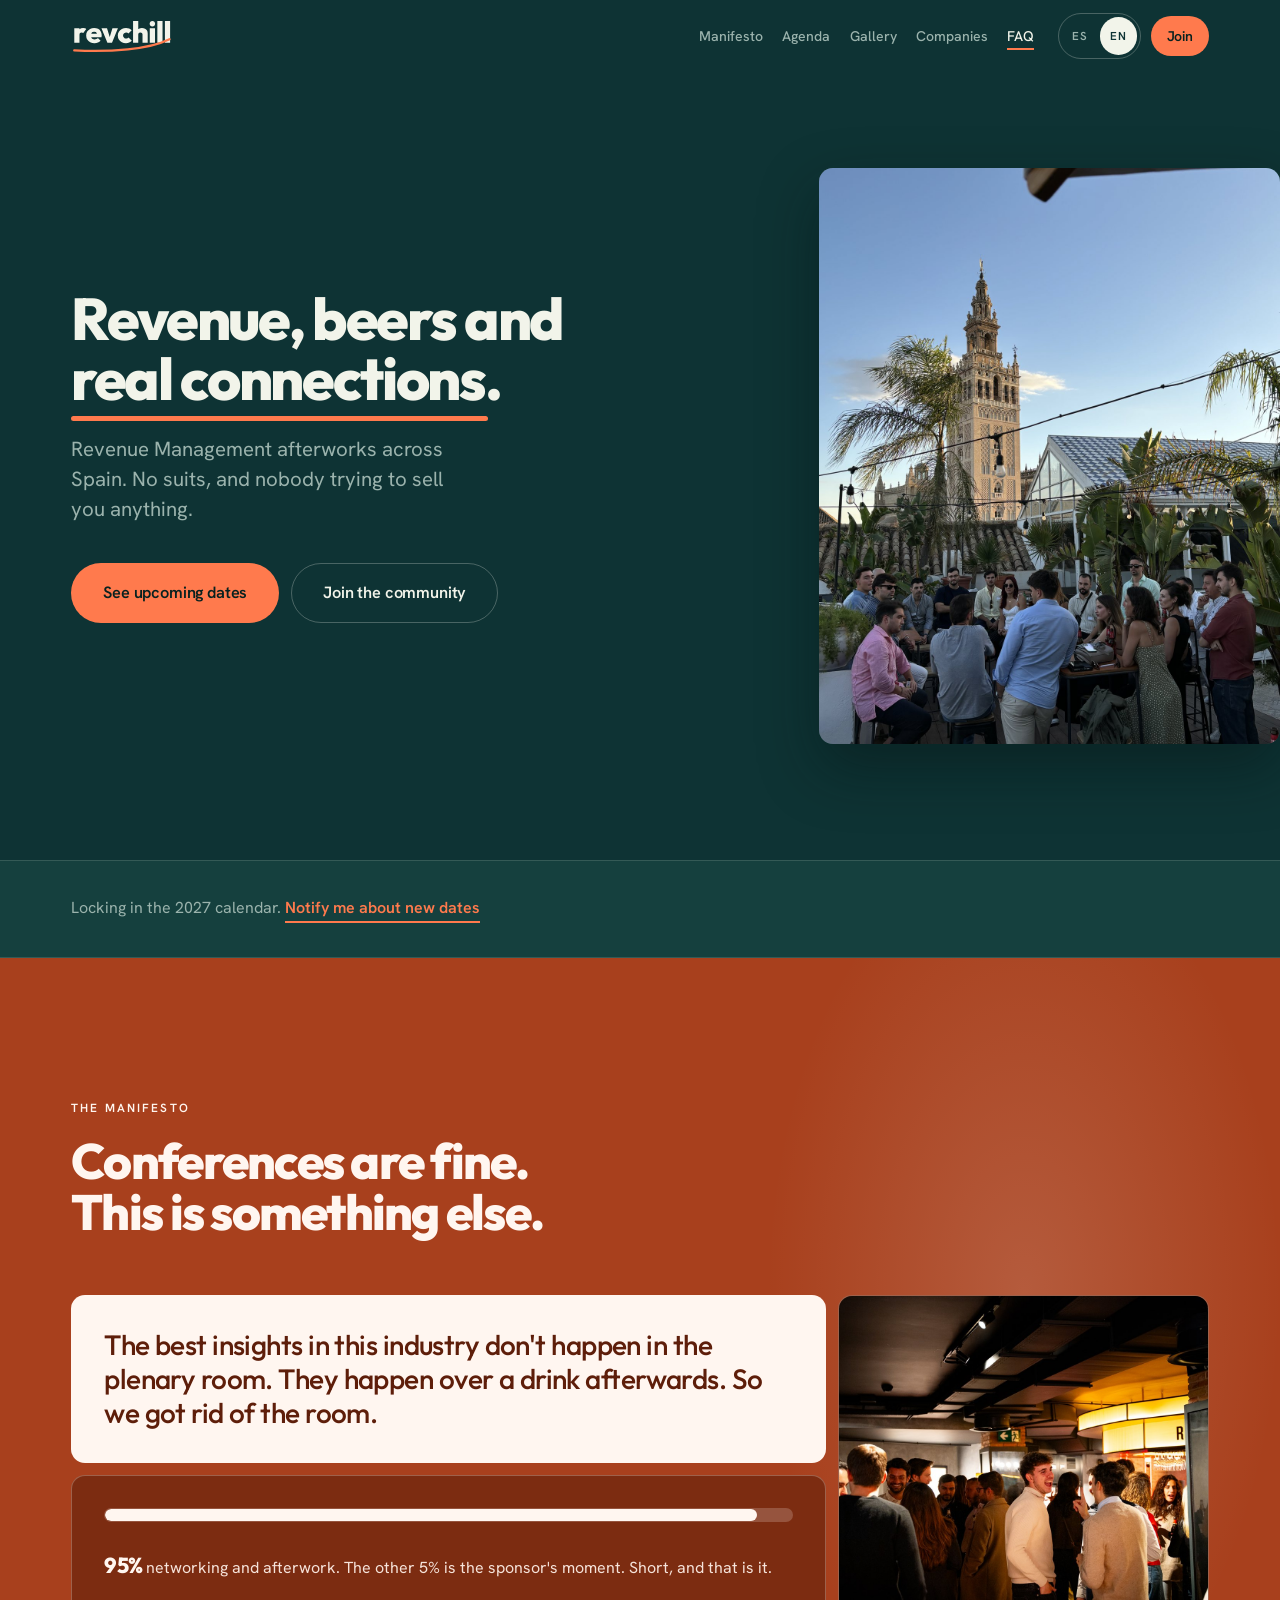
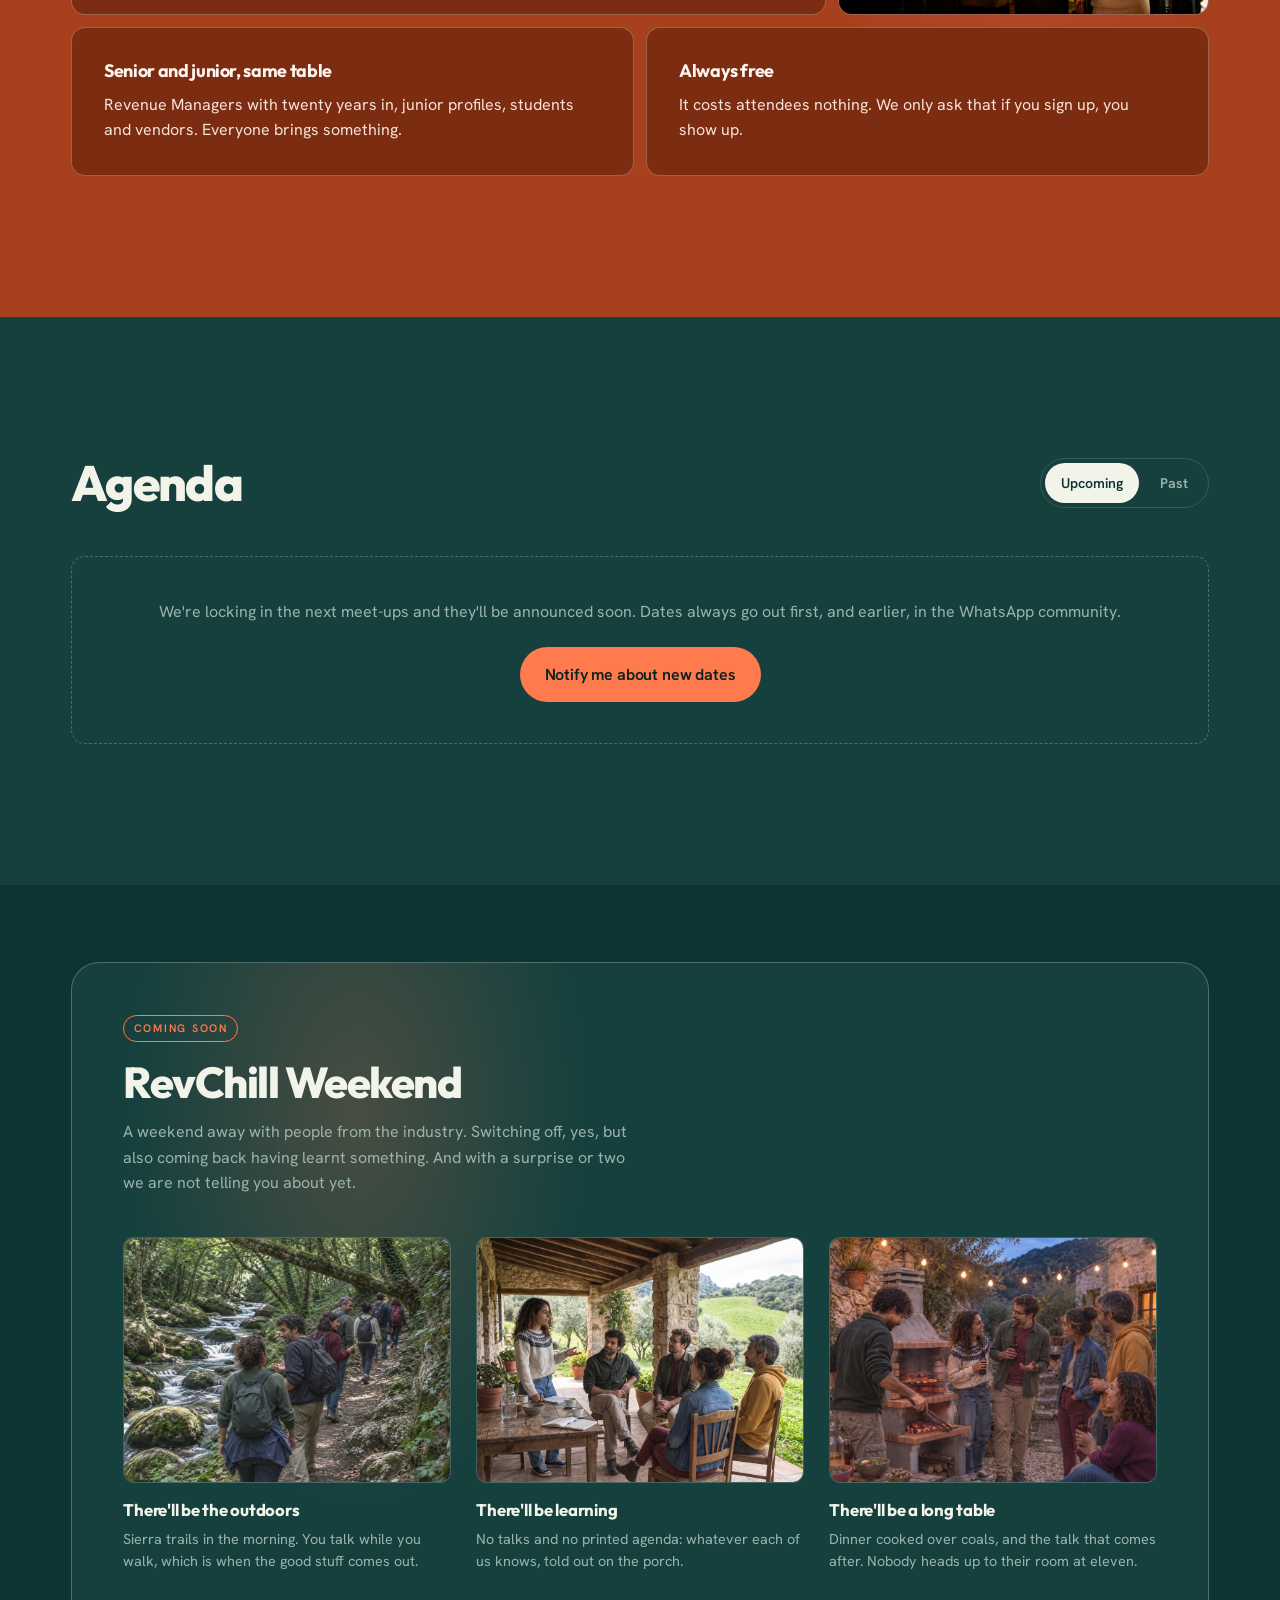
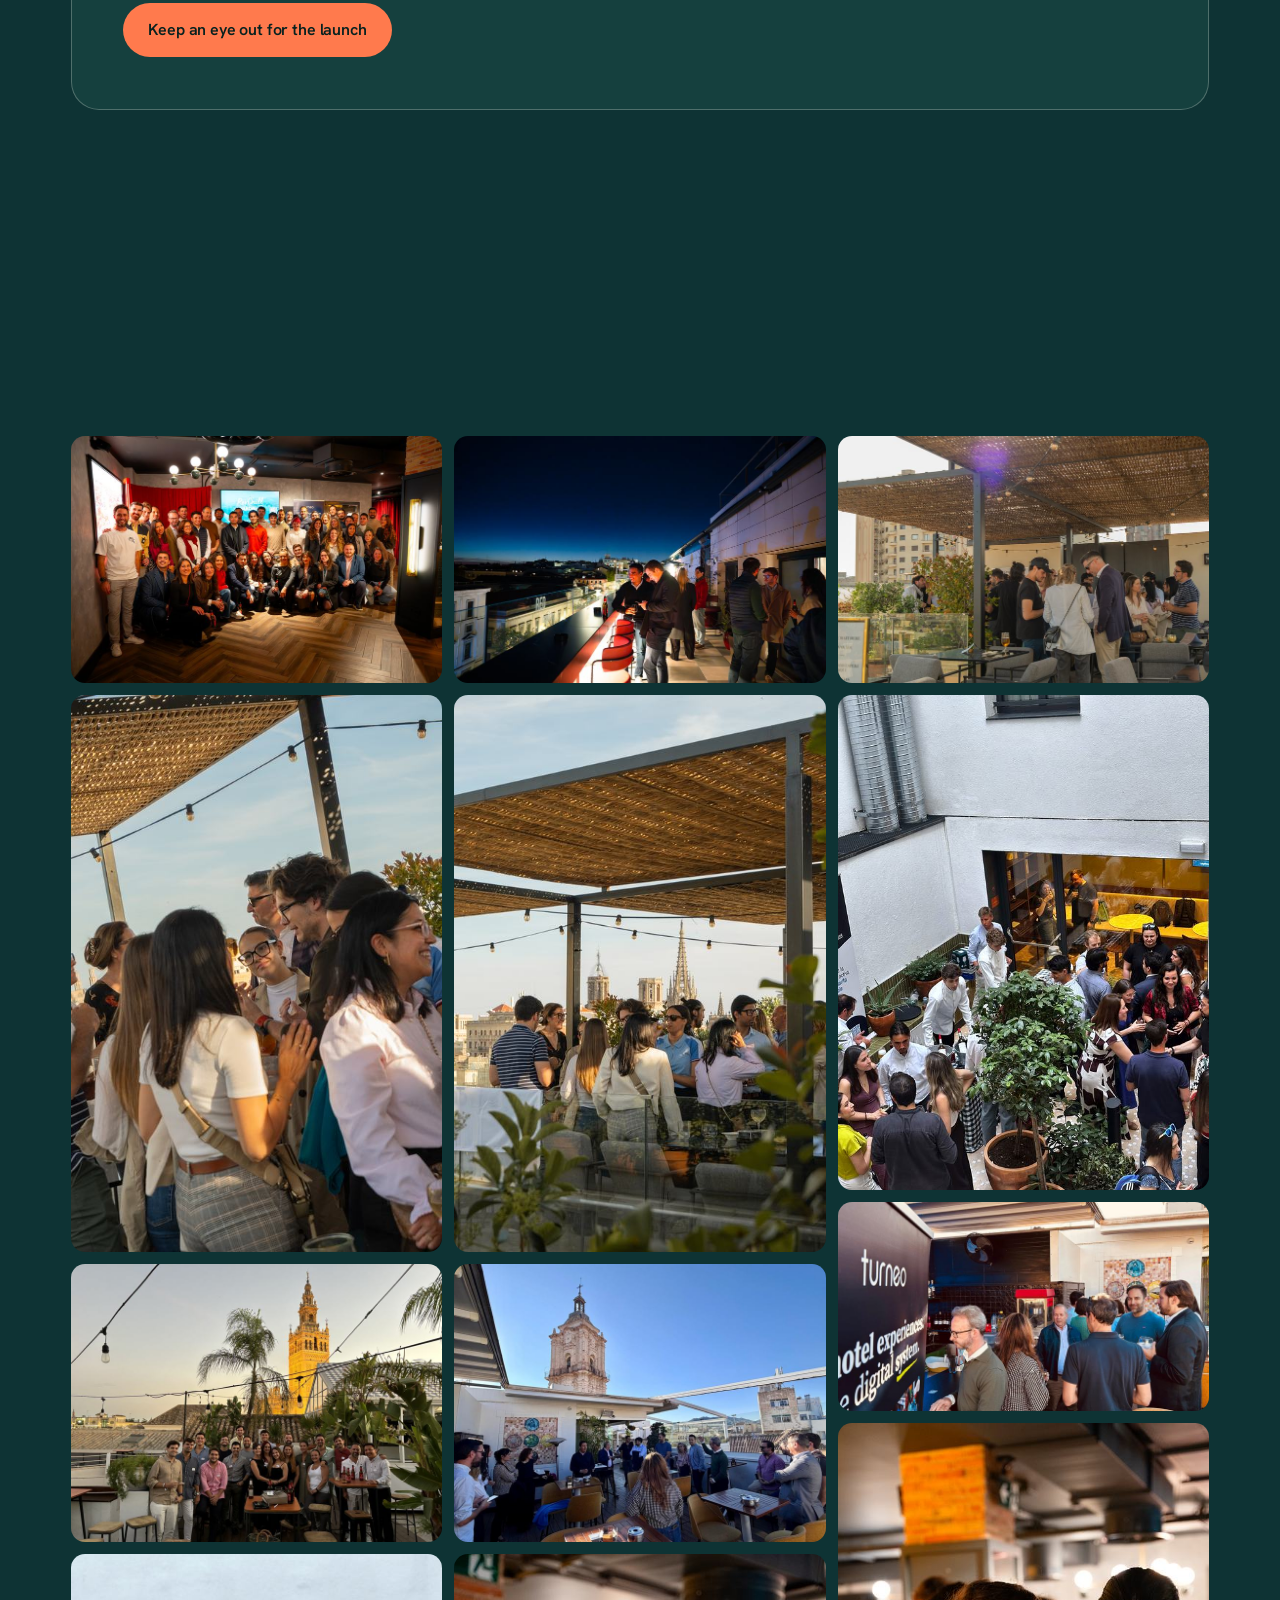
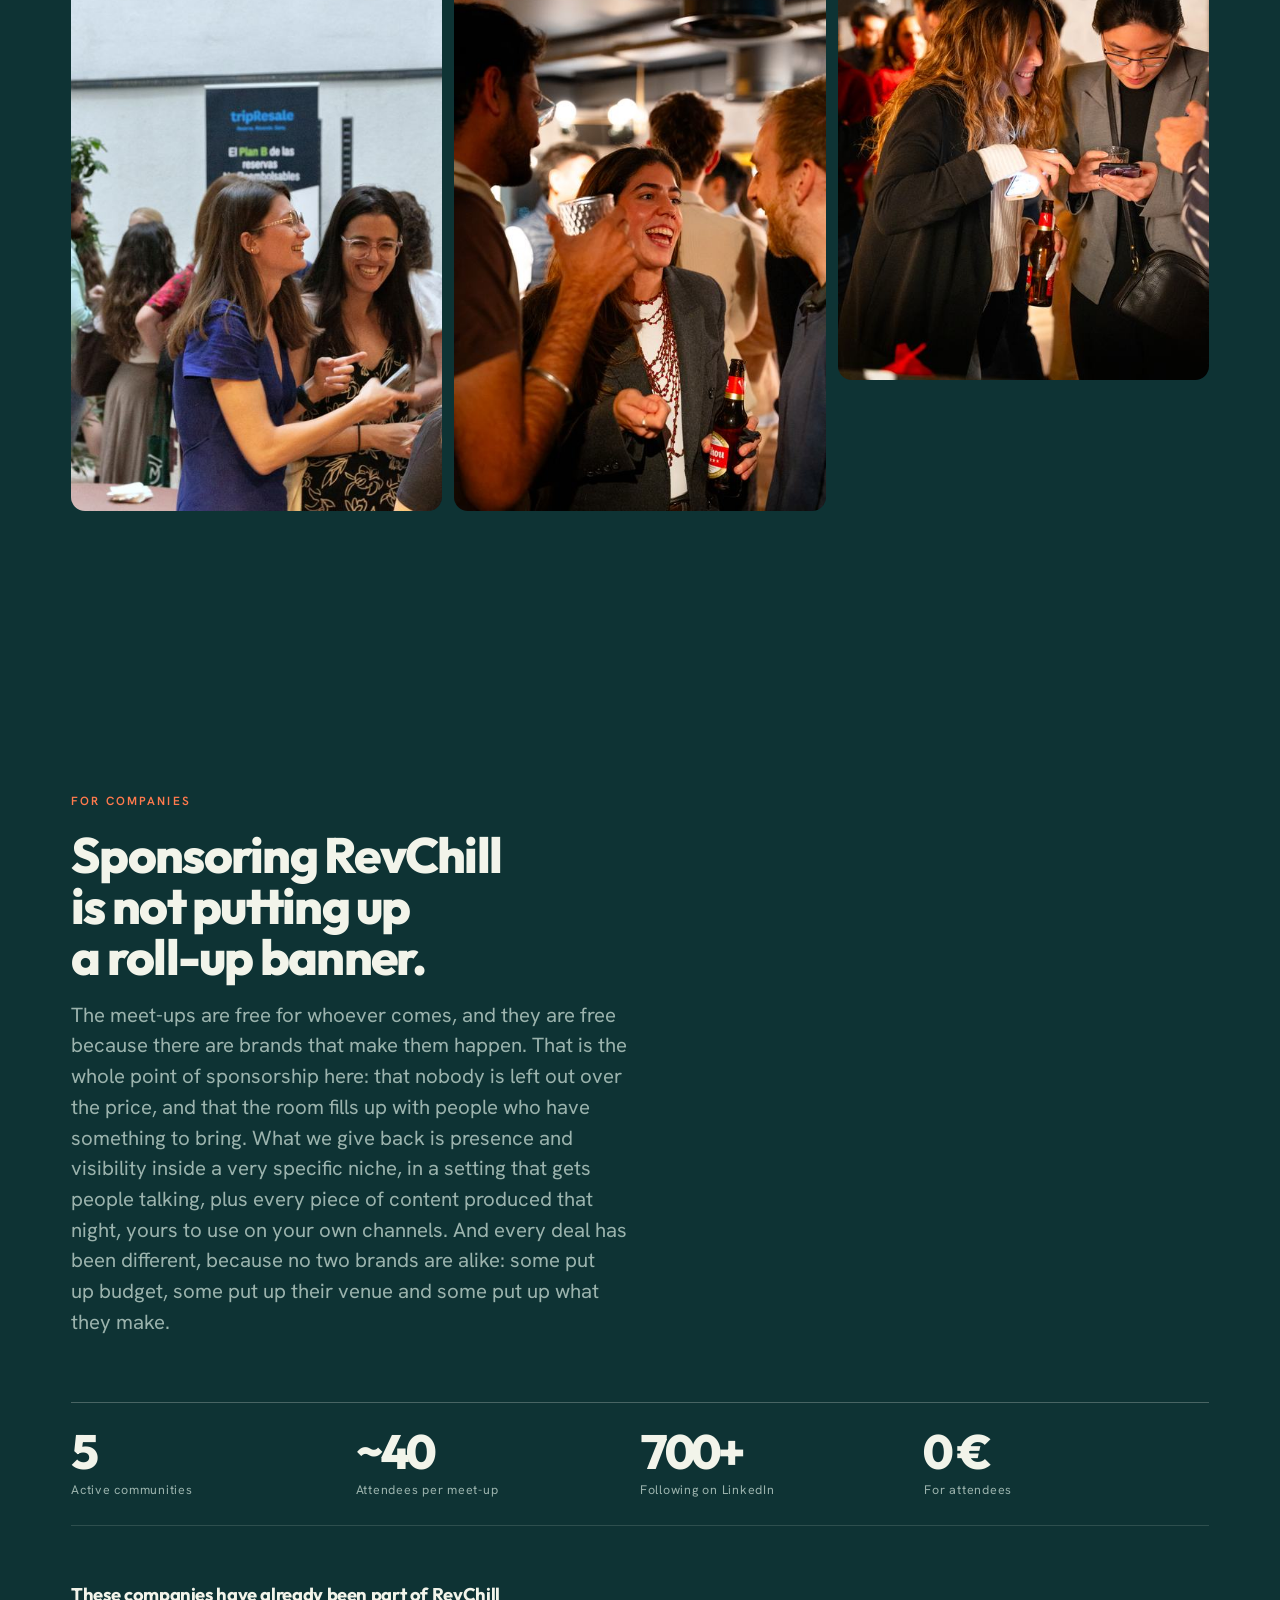
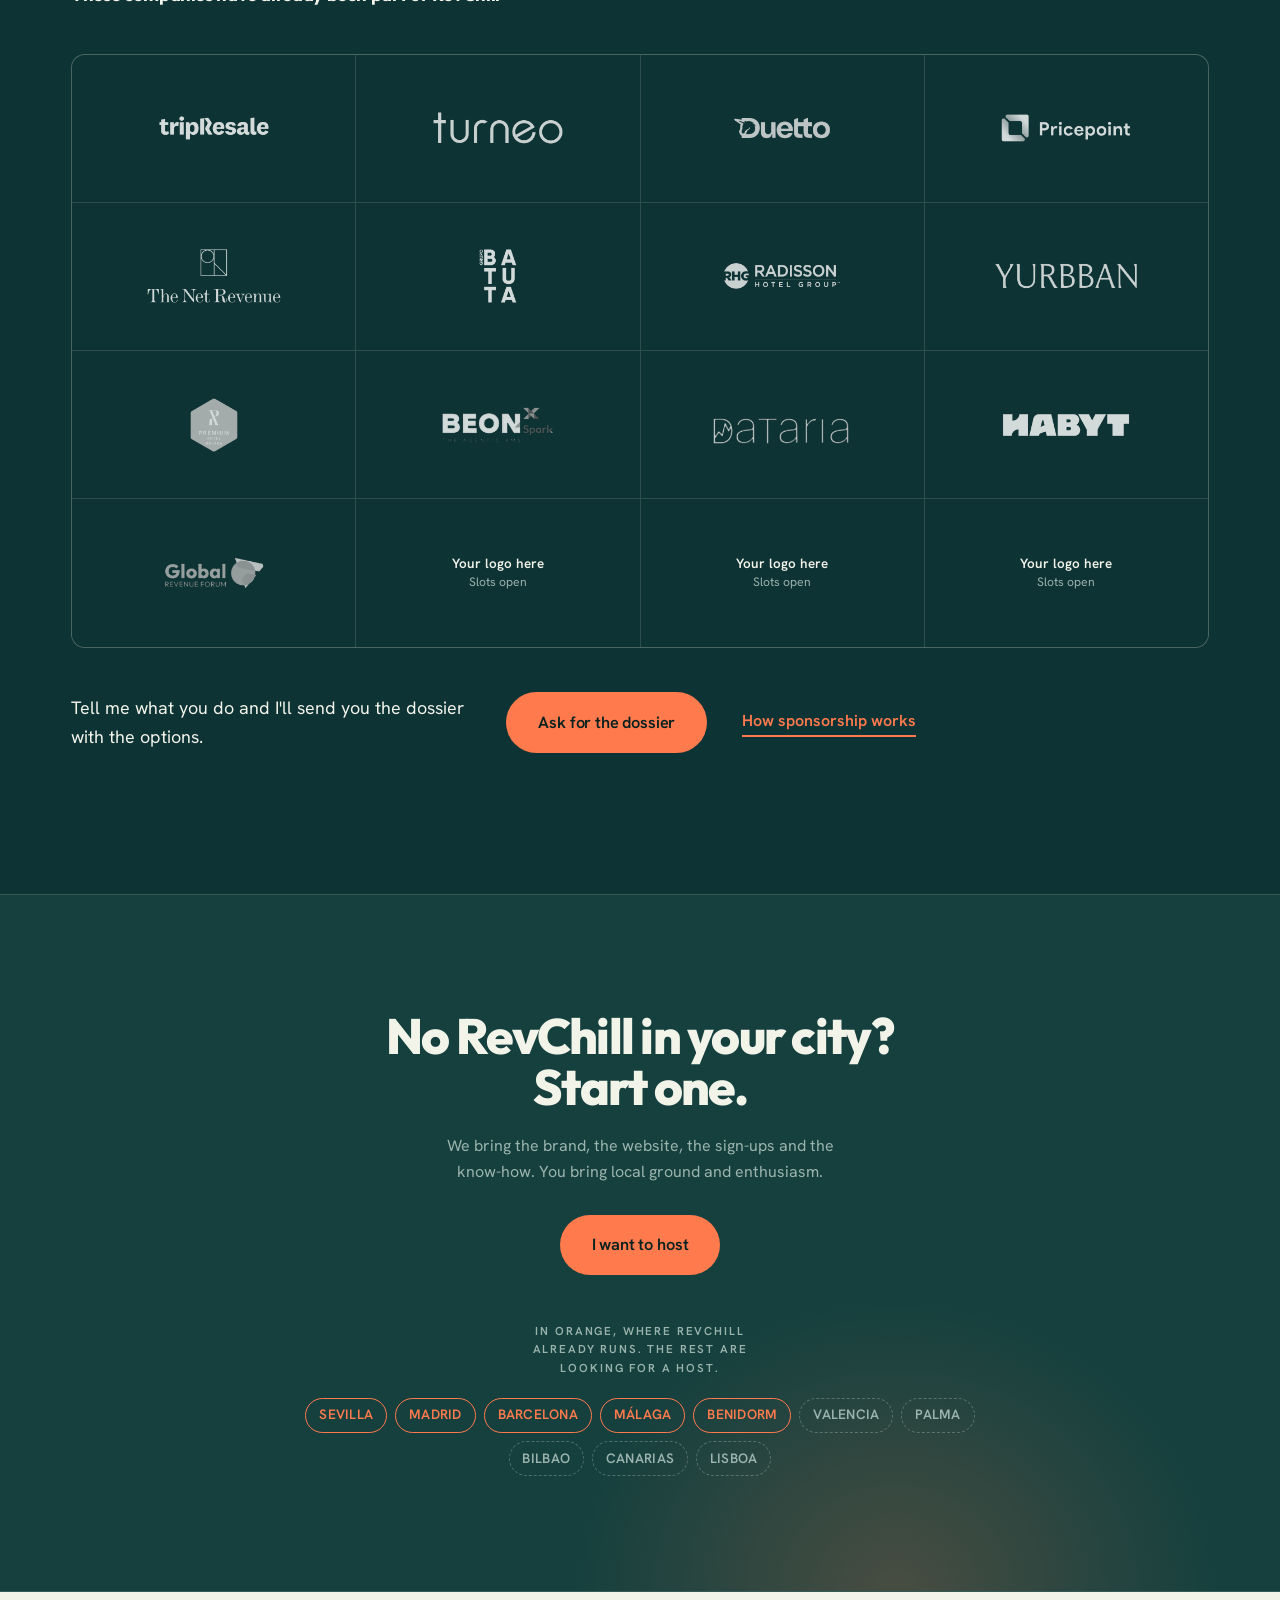
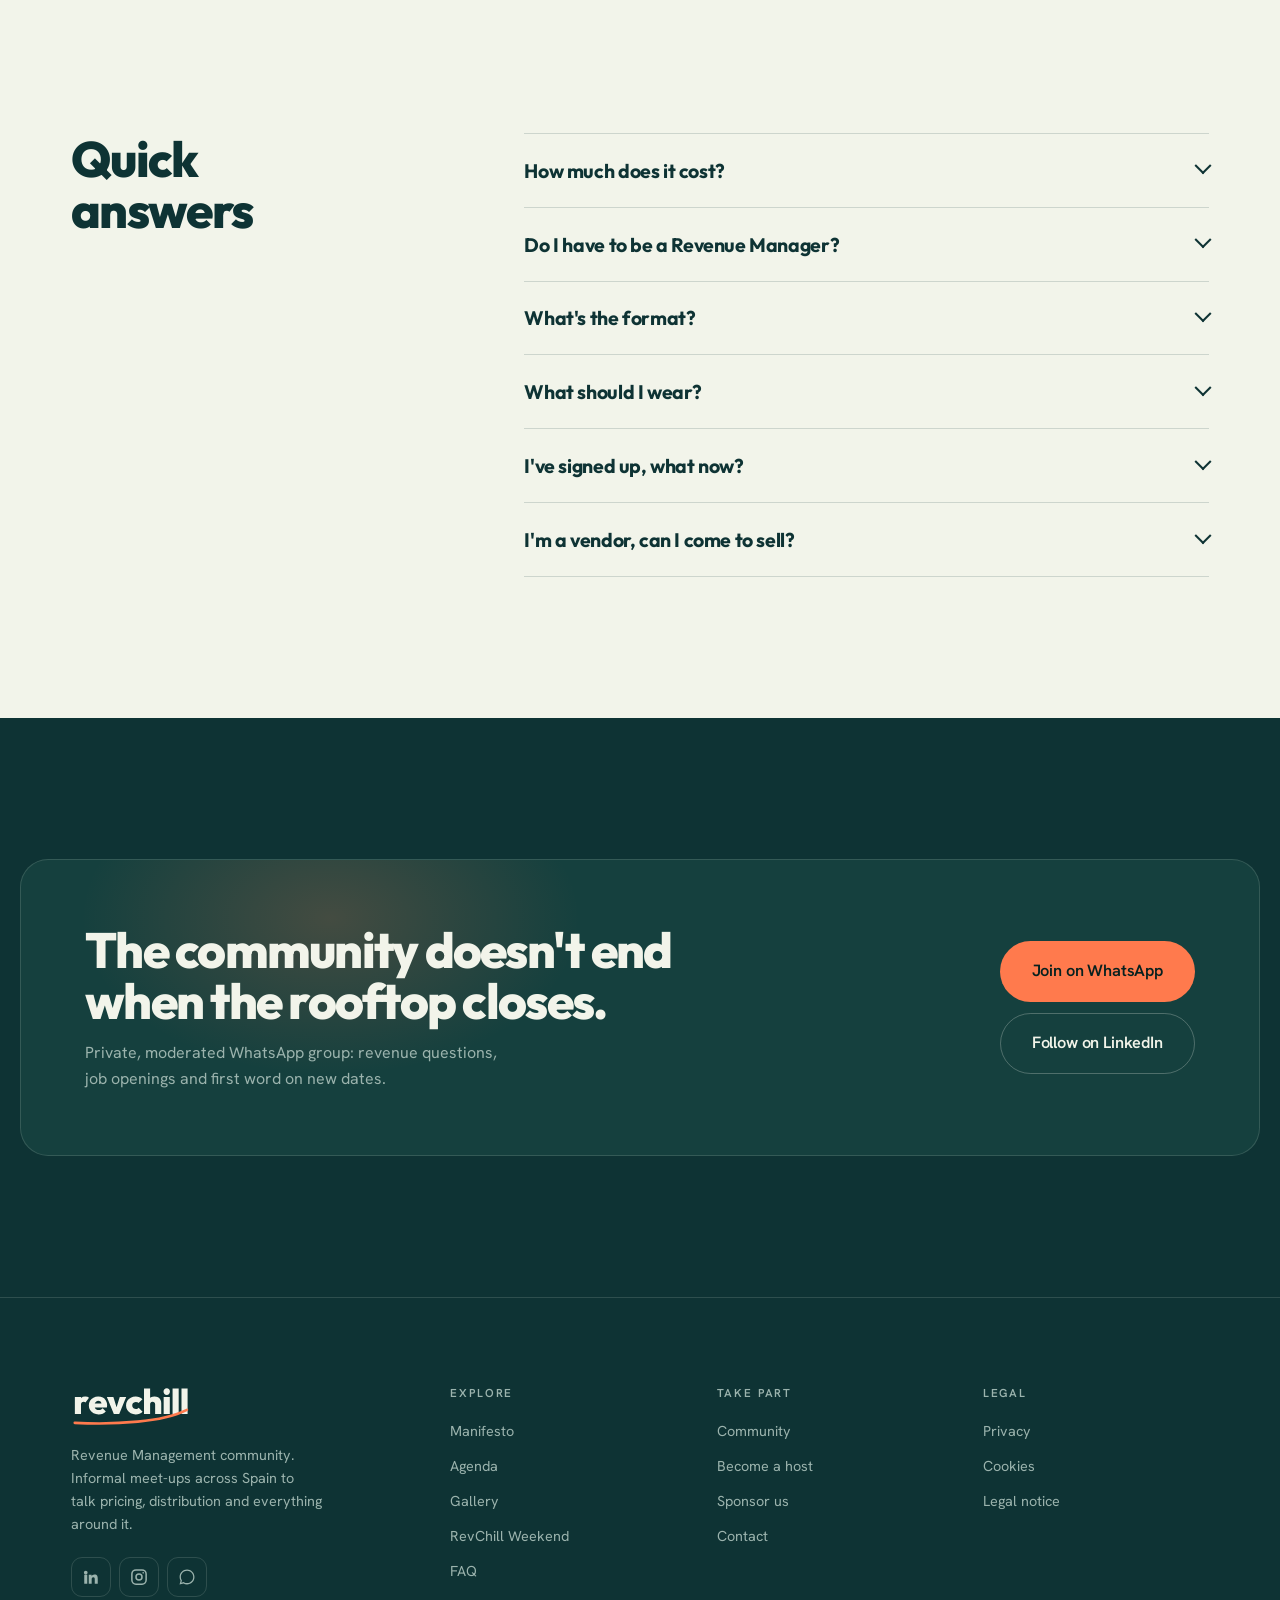
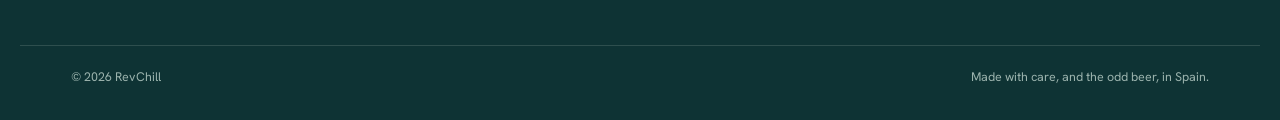
==== commit a2e419b5: "Refresh partners dossier with ES/EN pages, PDFs, and assets. Update patrocinio/privacy copy and add " ====
--- a/index.html
+++ b/index.html
@@ -177,7 +177,7 @@
 </section>
 
 <!-- ============ 3. MANIFIESTO ============ -->
-<section class="sec" id="manifiesto">
+<section class="sec fuego" id="manifiesto">
   <div class="wrap">
     <p class="eyebrow" data-i18n="man.eyebrow">El manifiesto</p>
     <h2 class="h-sec" data-i18n="man.title">Los congresos están bien.<br>Esto es otra cosa.</h2>
@@ -310,7 +310,7 @@
 </section>
 
 <!-- ============ 10. FAQ ============ -->
-<section class="sec" id="faq">
+<section class="sec papel" id="faq">
   <div class="wrap faq__grid">
     <h2 class="h-sec" data-i18n="faq.title">Dudas<br>rápidas</h2>
     <div class="faq">
--- a/assets/css/app.css
+++ b/assets/css/app.css
@@ -788,3 +788,66 @@
    vez, cuando no hay ninguna imagen todavía. */
 .plans:has(img) .plan__shot:empty{display:block}
 .plans:has(img) .plan__shot:empty + b{margin-top:.9rem}
+
+/* =========================================================================
+   EN NARANJA
+   El naranja de marca ocupando una sección entera. No es un tema aparte:
+   es el mismo sistema con los tokens cambiados, así que todo lo que hay
+   dentro (botones, logotipo, enlaces, cenefas) se recoloca solo.
+
+   El terracota va un punto por debajo del de la muestra (#B34822) para que
+   el texto secundario llegue a 4.9:1 sobre el fondo. El acento pasa a ser
+   la crema: sobre naranja, el naranja ya no puede destacar nada.
+   ========================================================================= */
+.fuego{
+  --bg:        #A8401D;
+  --surface:   #8E3416;
+  --surface-2: #7C2C11;
+  --fg:        #FFF6F0;
+  --fg-dim:    #F6E3DA;
+  --line:      rgba(255,246,240,.26);
+  --line-2:    rgba(255,246,240,.48);
+  --accent:    #FFF6F0;
+  --accent-fg: #5E1E0A;
+  --lima:      #FFF6F0;
+  background:var(--bg);color:var(--fg);
+  position:relative;overflow:hidden;
+}
+.fuego::before{content:"";position:absolute;inset:-40% -12% auto 48%;height:150%;pointer-events:none;
+  background:radial-gradient(45% 45% at 50% 50%,rgba(255,246,240,.15),transparent 70%)}
+.fuego > *{position:relative}
+.fuego.band{border-block-color:rgba(255,246,240,.32)}
+.fuego .btn--ghost:hover{background:rgba(255,246,240,.14);border-color:var(--fg)}
+
+/* En naranja, la cita del manifiesto se lleva la crema: dentro de una
+   sección de color, el bloque claro es lo que destaca, no el acento. */
+.fuego .ratio{background:rgba(255,246,240,.2);border-color:transparent}
+
+/* -------------------------------------------------------------------------
+   EN PAPEL
+   El otro extremo del mismo sistema: fondo crema y tinta verde, como el
+   dossier impreso. Sirve para los bloques que se leen despacio —una tabla,
+   unas citas—, donde el verde oscuro cansa. El acento aquí no puede ser el
+   naranja encendido de la marca, que sobre crema no contrasta: entra el
+   terracota, el mismo de .fuego, y así los dos registros riman.
+   ------------------------------------------------------------------------- */
+.papel{
+  --bg:        #F2F4EA;
+  --surface:   #FDFDF8;
+  --surface-2: #E6EADB;
+  --fg:        #0E3334;
+  --fg-dim:    #44635F;
+  --line:      rgba(14,51,52,.16);
+  --line-2:    rgba(14,51,52,.34);
+  --accent:    #A8401D;
+  --accent-fg: #FFF6F0;
+  --lima:      #6E7F18;
+  --shadow:    0 20px 44px rgba(14,51,52,.12);
+  background:var(--bg);color:var(--fg);
+}
+.papel .q,.papel .cards > div{background:var(--surface)}
+.papel .btn--ghost{color:var(--fg)}
+.papel .btn--ghost:hover{background:var(--surface);border-color:var(--fg)}
+.papel ::selection{background:var(--accent);color:var(--accent-fg)}
+
+.band__in > .band__label:first-child{margin-top:0}
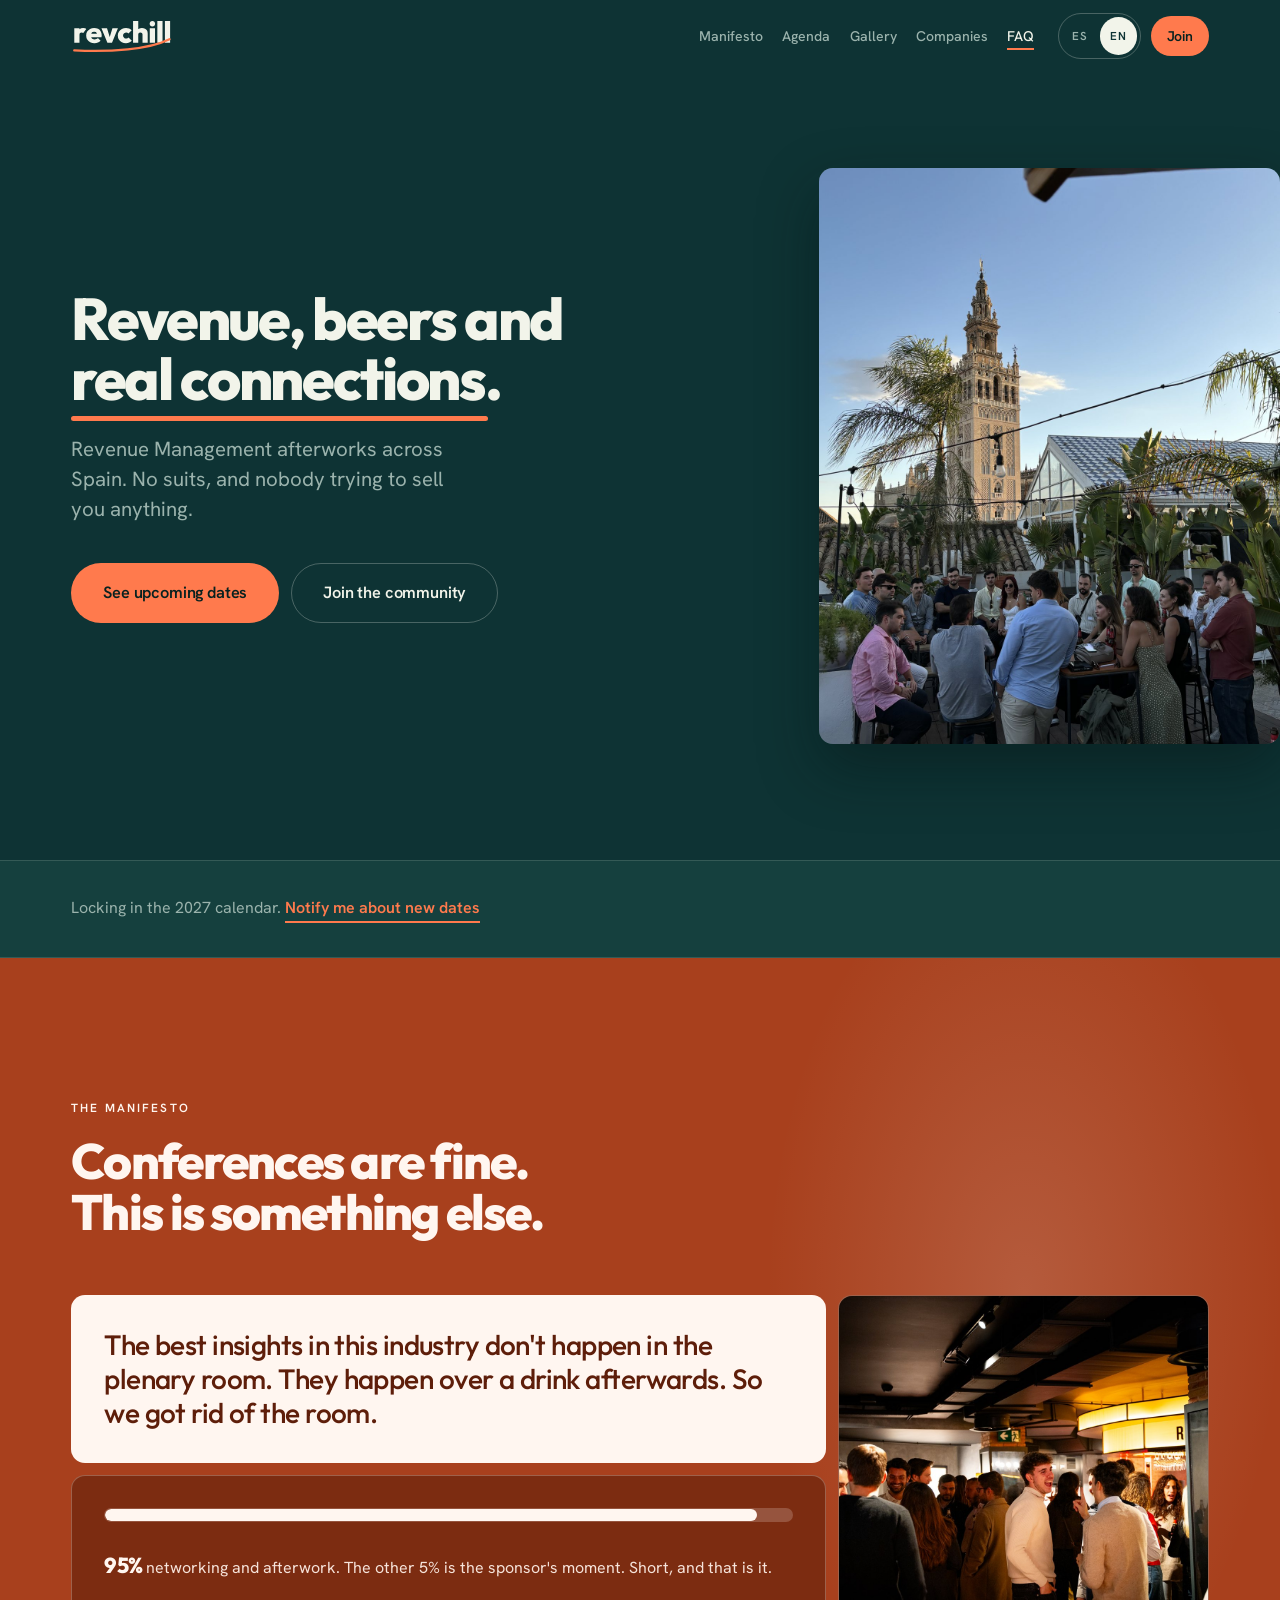
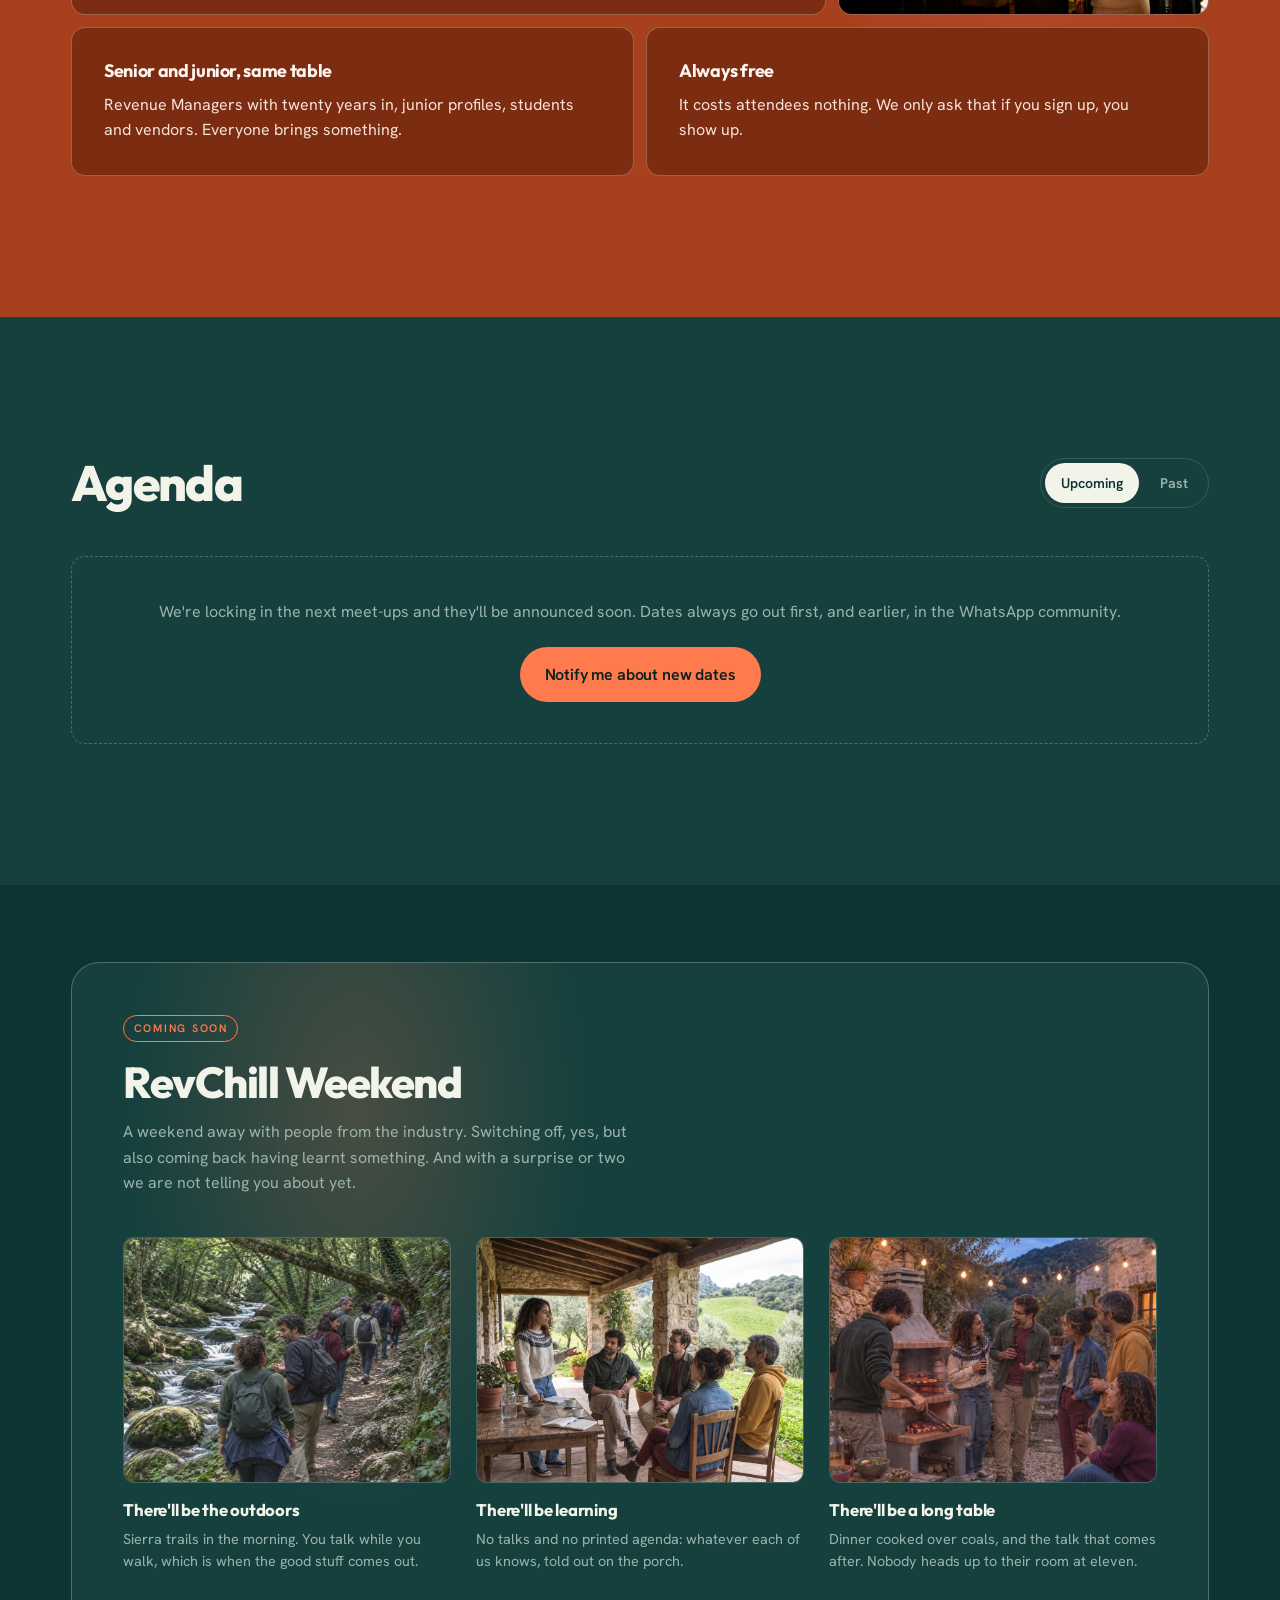
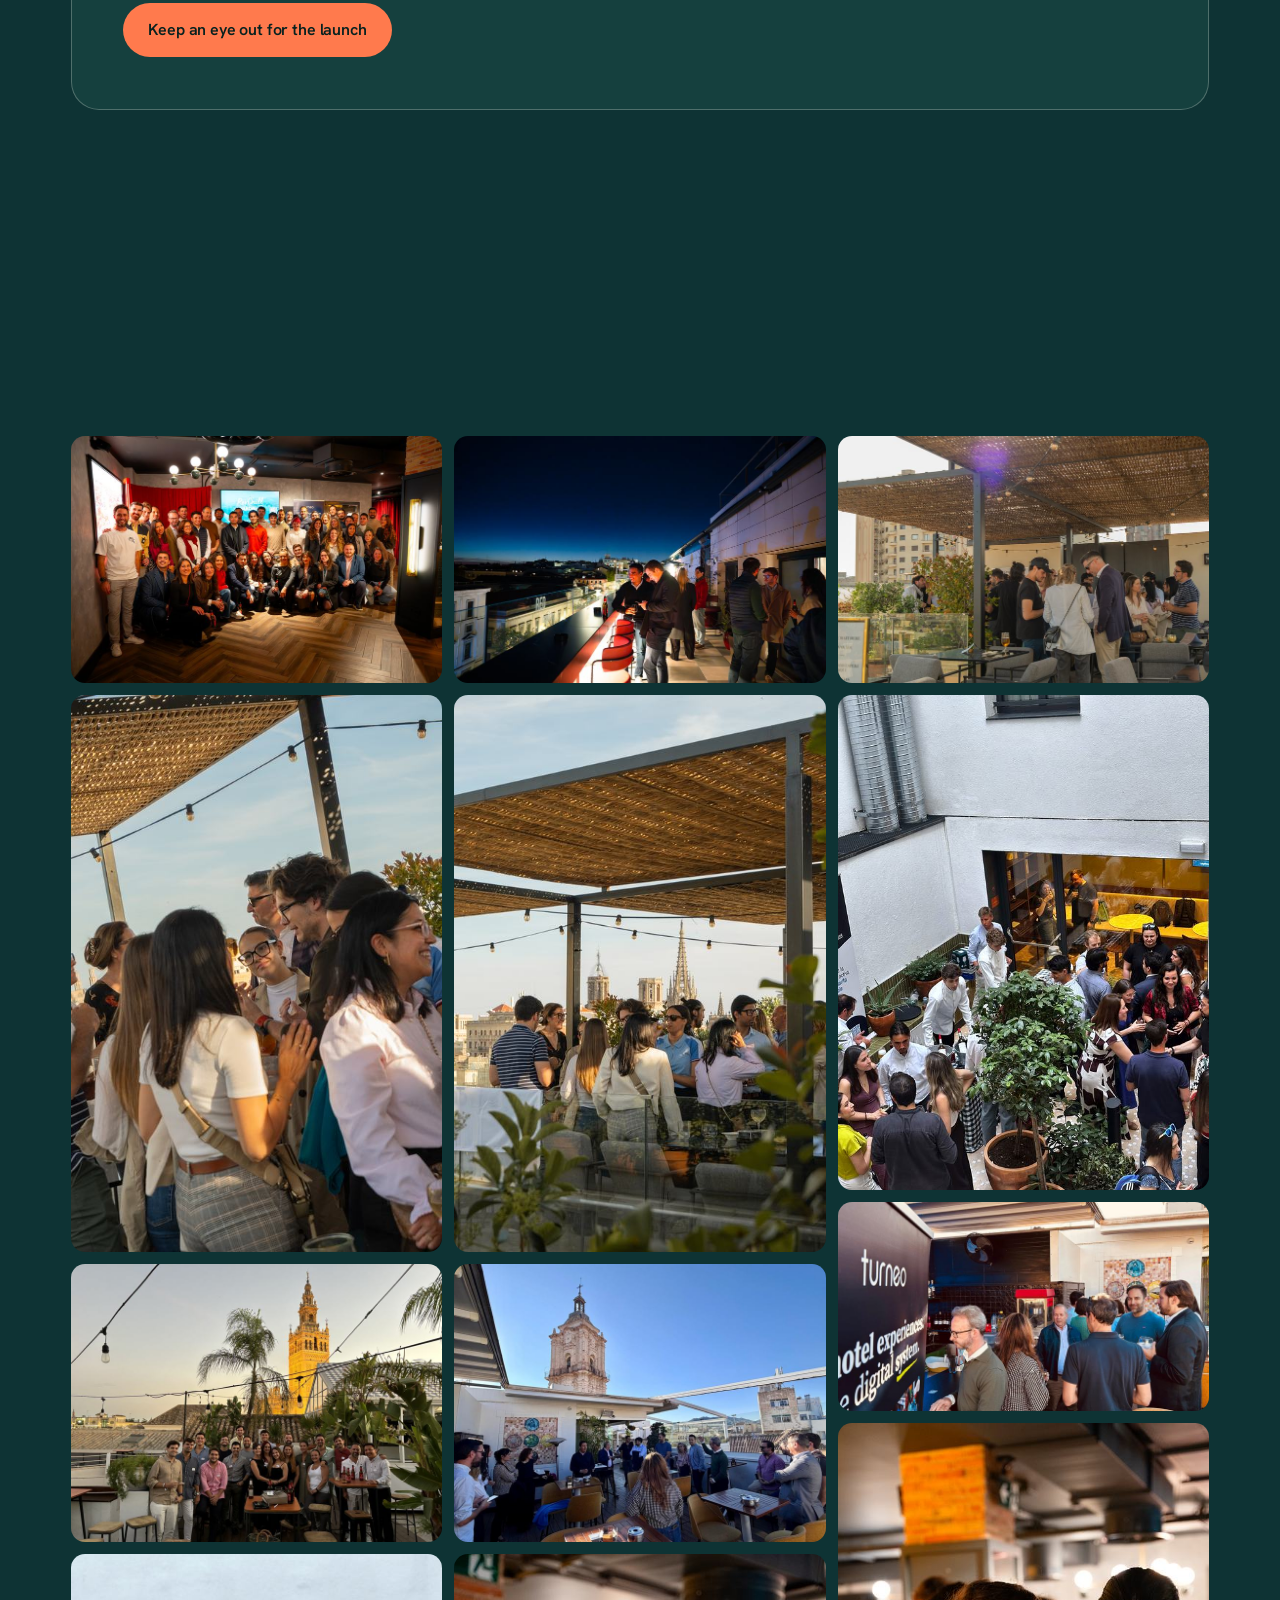
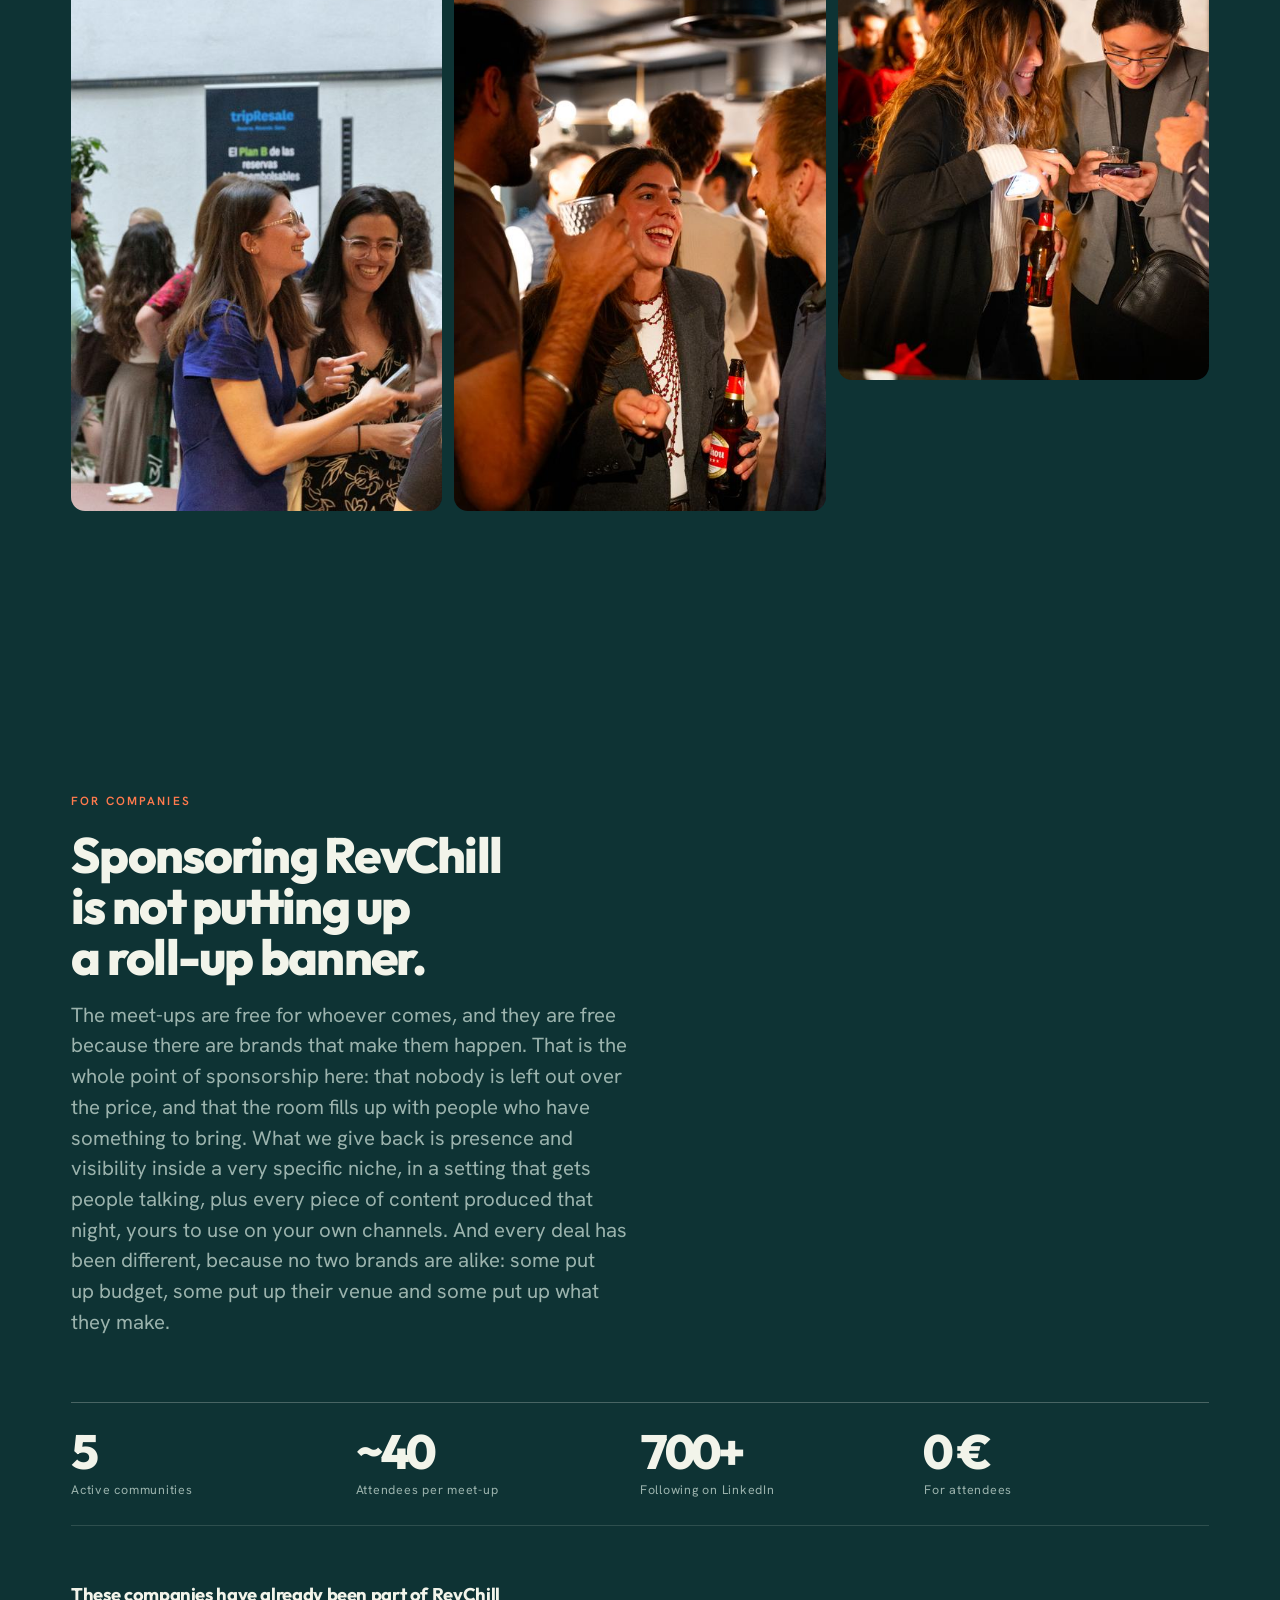
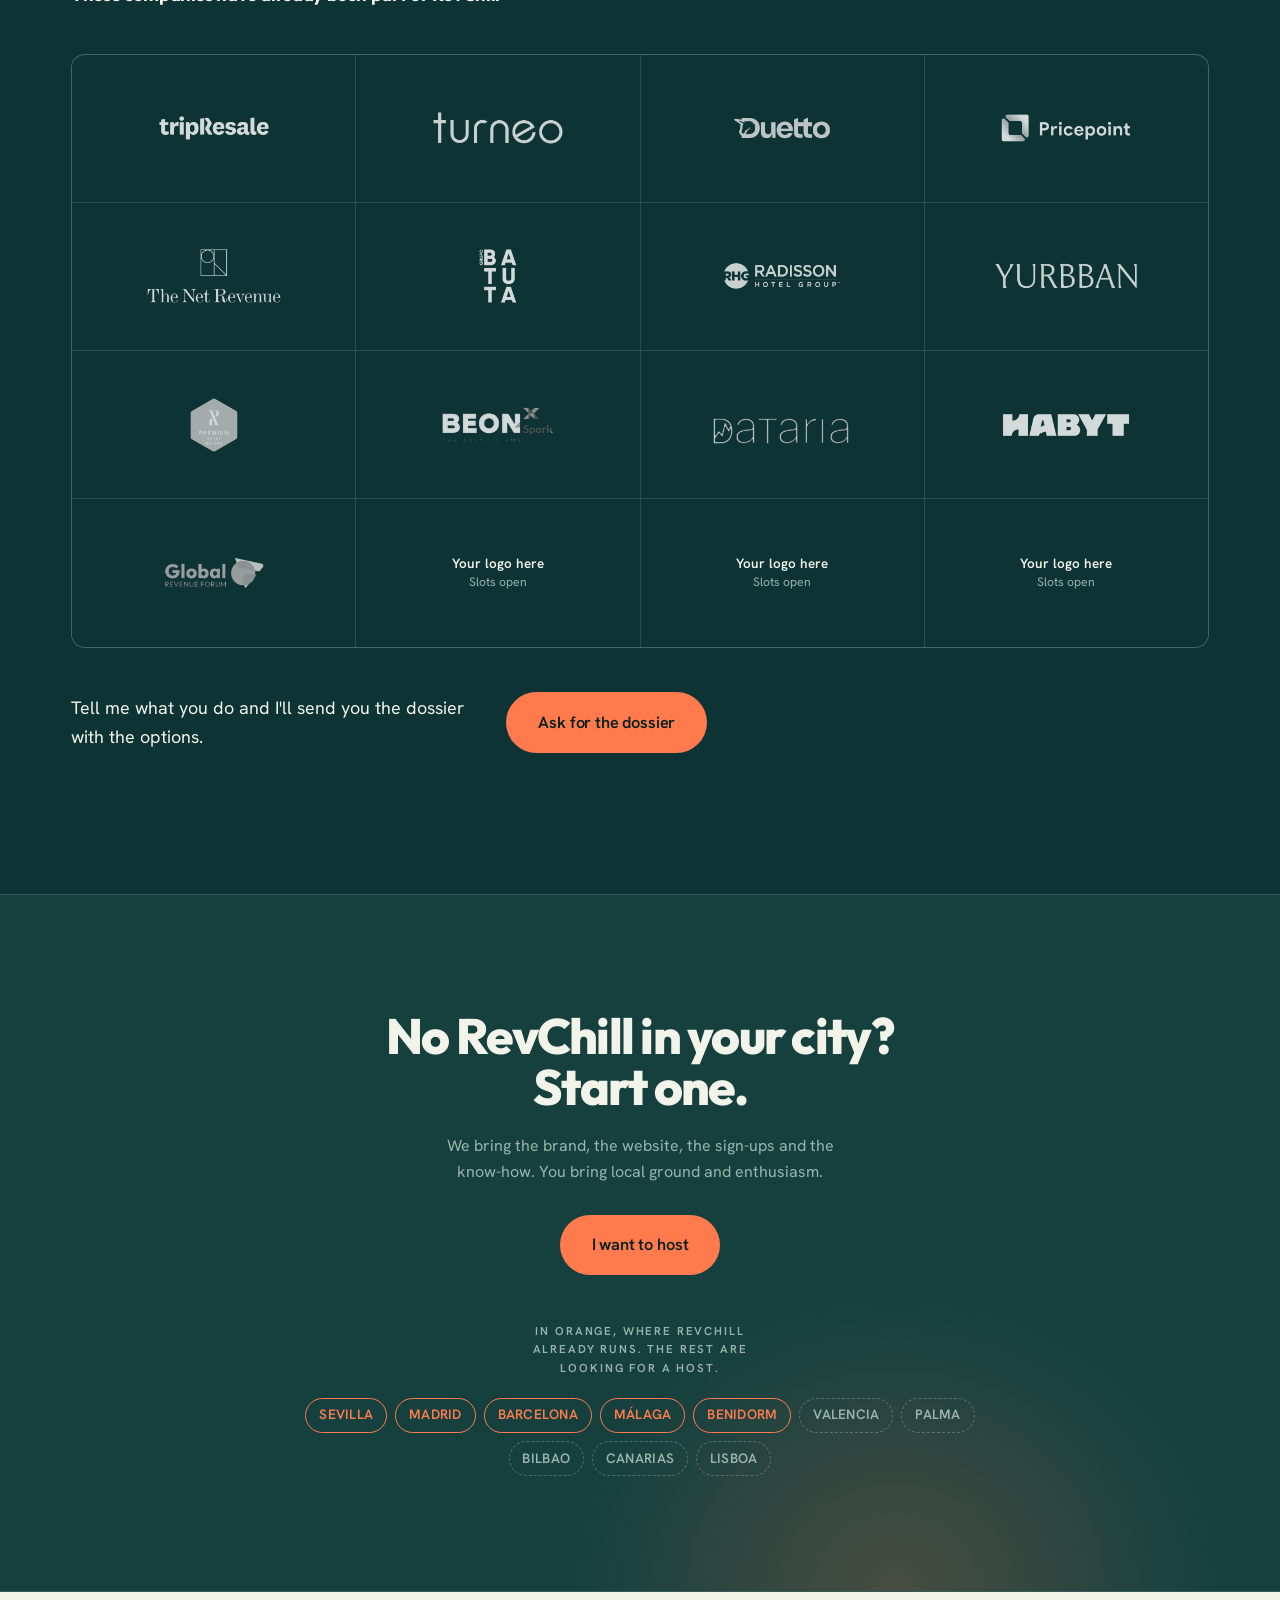
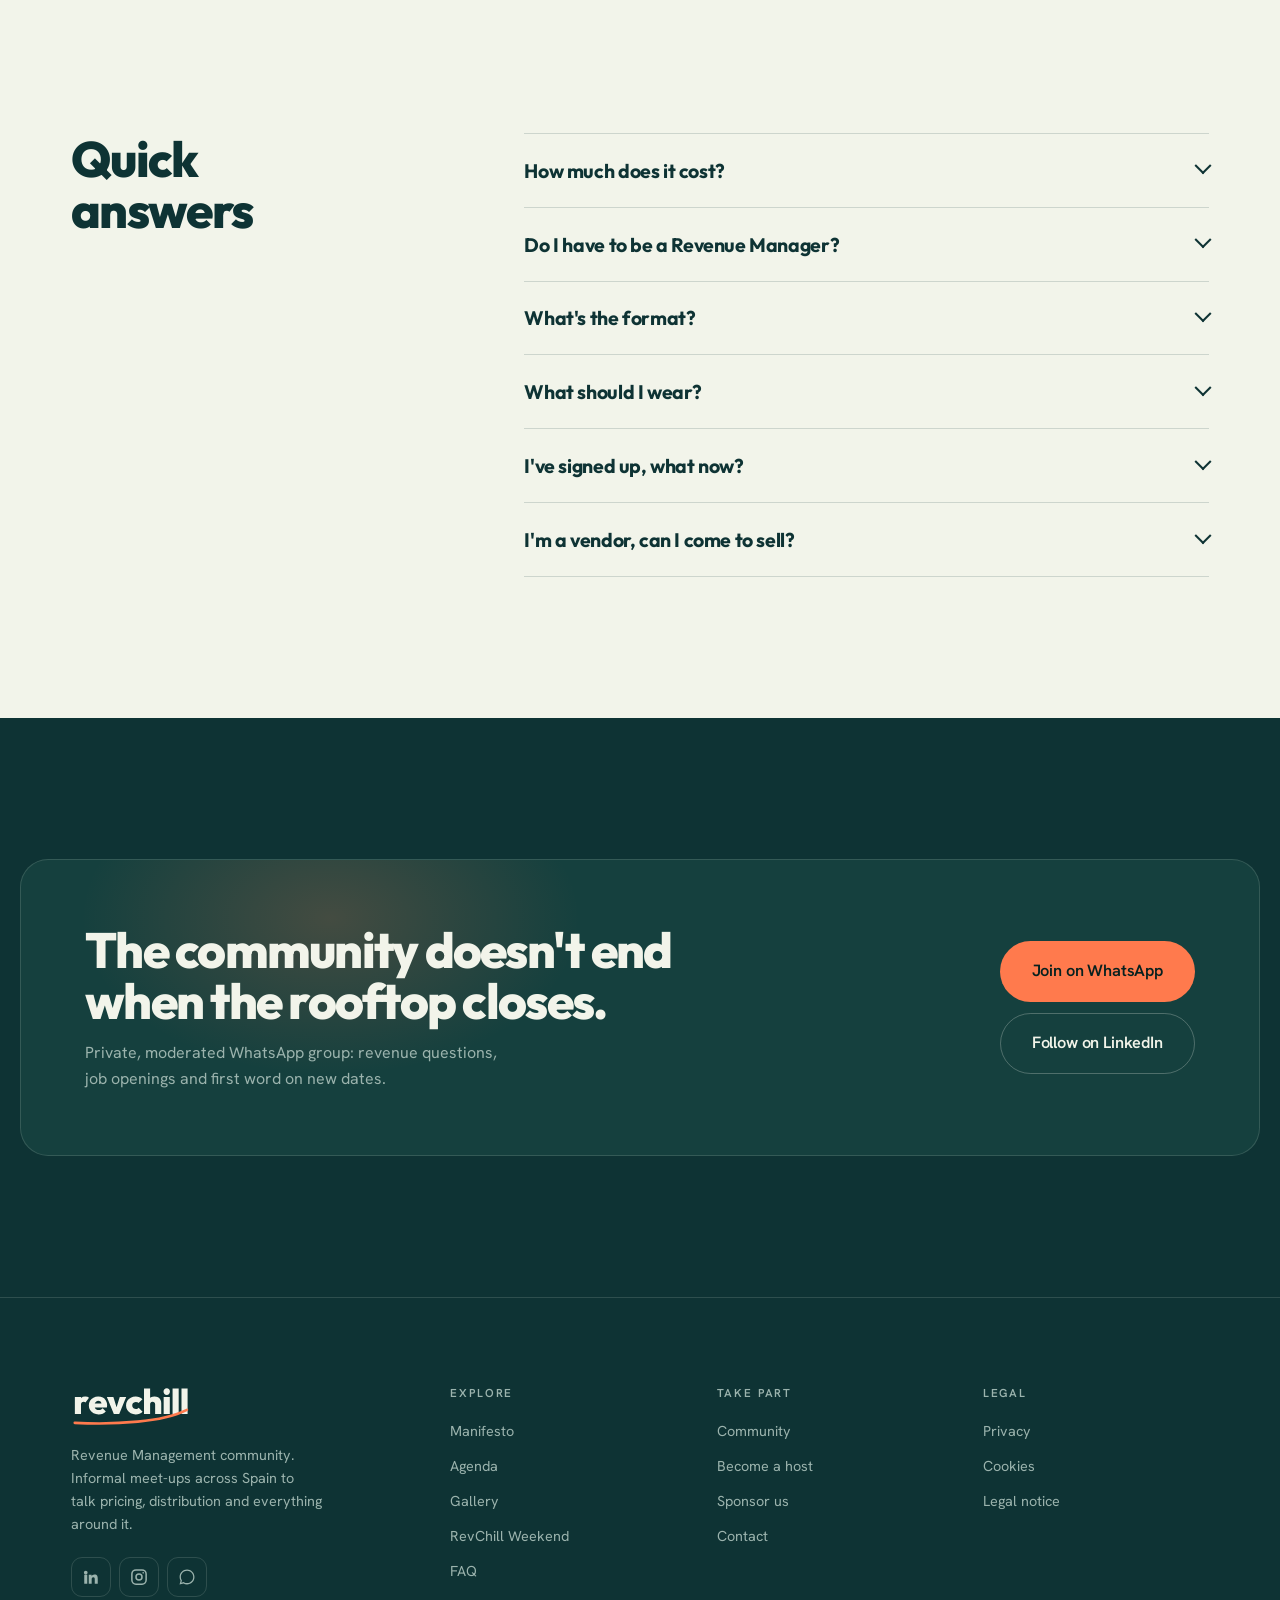
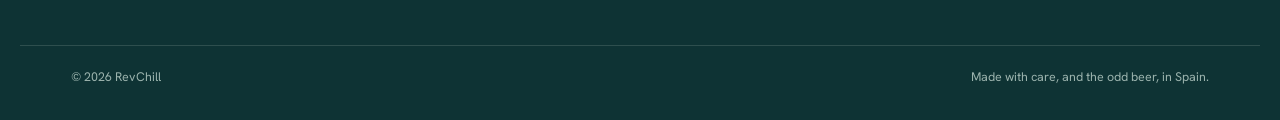
==== commit 3a66397c: "Update social links, legal details, and empresa CTAs. Point Instagram/LinkedIn to the new profiles, " ====
--- a/index.html
+++ b/index.html
@@ -49,8 +49,8 @@
    "Hostelería"
   ],
   "sameAs": [
-   "https://www.linkedin.com/company/revchill/",
-   "https://www.instagram.com/revchill.co/"
+   "https://www.linkedin.com/company/revchill-revenue-club",
+   "https://www.instagram.com/revchill.revenueclub"
   ]
  },
  {
@@ -292,8 +292,7 @@
 
     <p class="biz__cta">
       <span data-i18n="biz.askD">Dime a qué te dedicas y te mando el dossier con las opciones.</span>
-      <a class="btn btn--lg" data-js="sponsor-dossier" data-i18n="biz.askB">Pedir el dossier</a>
-      <a class="link" href="patrocinio.html" data-i18n="biz.more">Cómo funciona el patrocinio</a>
+      <a class="btn btn--lg" data-js="whatsapp" data-i18n="biz.askB">Pedir el dossier</a>
     </p>
   </div>
 </section>
@@ -303,7 +302,7 @@
   <div class="wrap band__in">
     <h2 class="h-sec" data-i18n="host.title">¿No hay RevChill en tu ciudad?<br>Móntalo tú.</h2>
     <p data-i18n="host.lead">Nosotros ponemos la marca, la web, las inscripciones y el know-how. Tú pones el terreno y las ganas.</p>
-    <a class="btn btn--lg" data-js="mailto-host" data-i18n="host.cta">Quiero ser host</a>
+    <a class="btn btn--lg" data-js="whatsapp" data-i18n="host.cta">Quiero ser host</a>
     <p class="band__label" data-i18n="host.cities">En naranja, donde ya hay RevChill. El resto, buscando host.</p>
     <ul class="chips" id="chips"></ul>
   </div>
@@ -364,7 +363,7 @@
       <h3 data-i18n="ft.take">Participar</h3>
       <a data-js="whatsapp" data-i18n="ft.community">Comunidad</a>
       <a href="#host" data-i18n="ft.host">Ser host</a>
-      <a href="patrocinio.html" data-i18n="ft.sponsor">Patrocinar</a>
+      <a href="#empresas" data-i18n="ft.sponsor">Patrocinar</a>
       <a data-js="mailto" data-i18n="ft.contact">Contacto</a>
     </nav>
     <nav class="foot__col">
